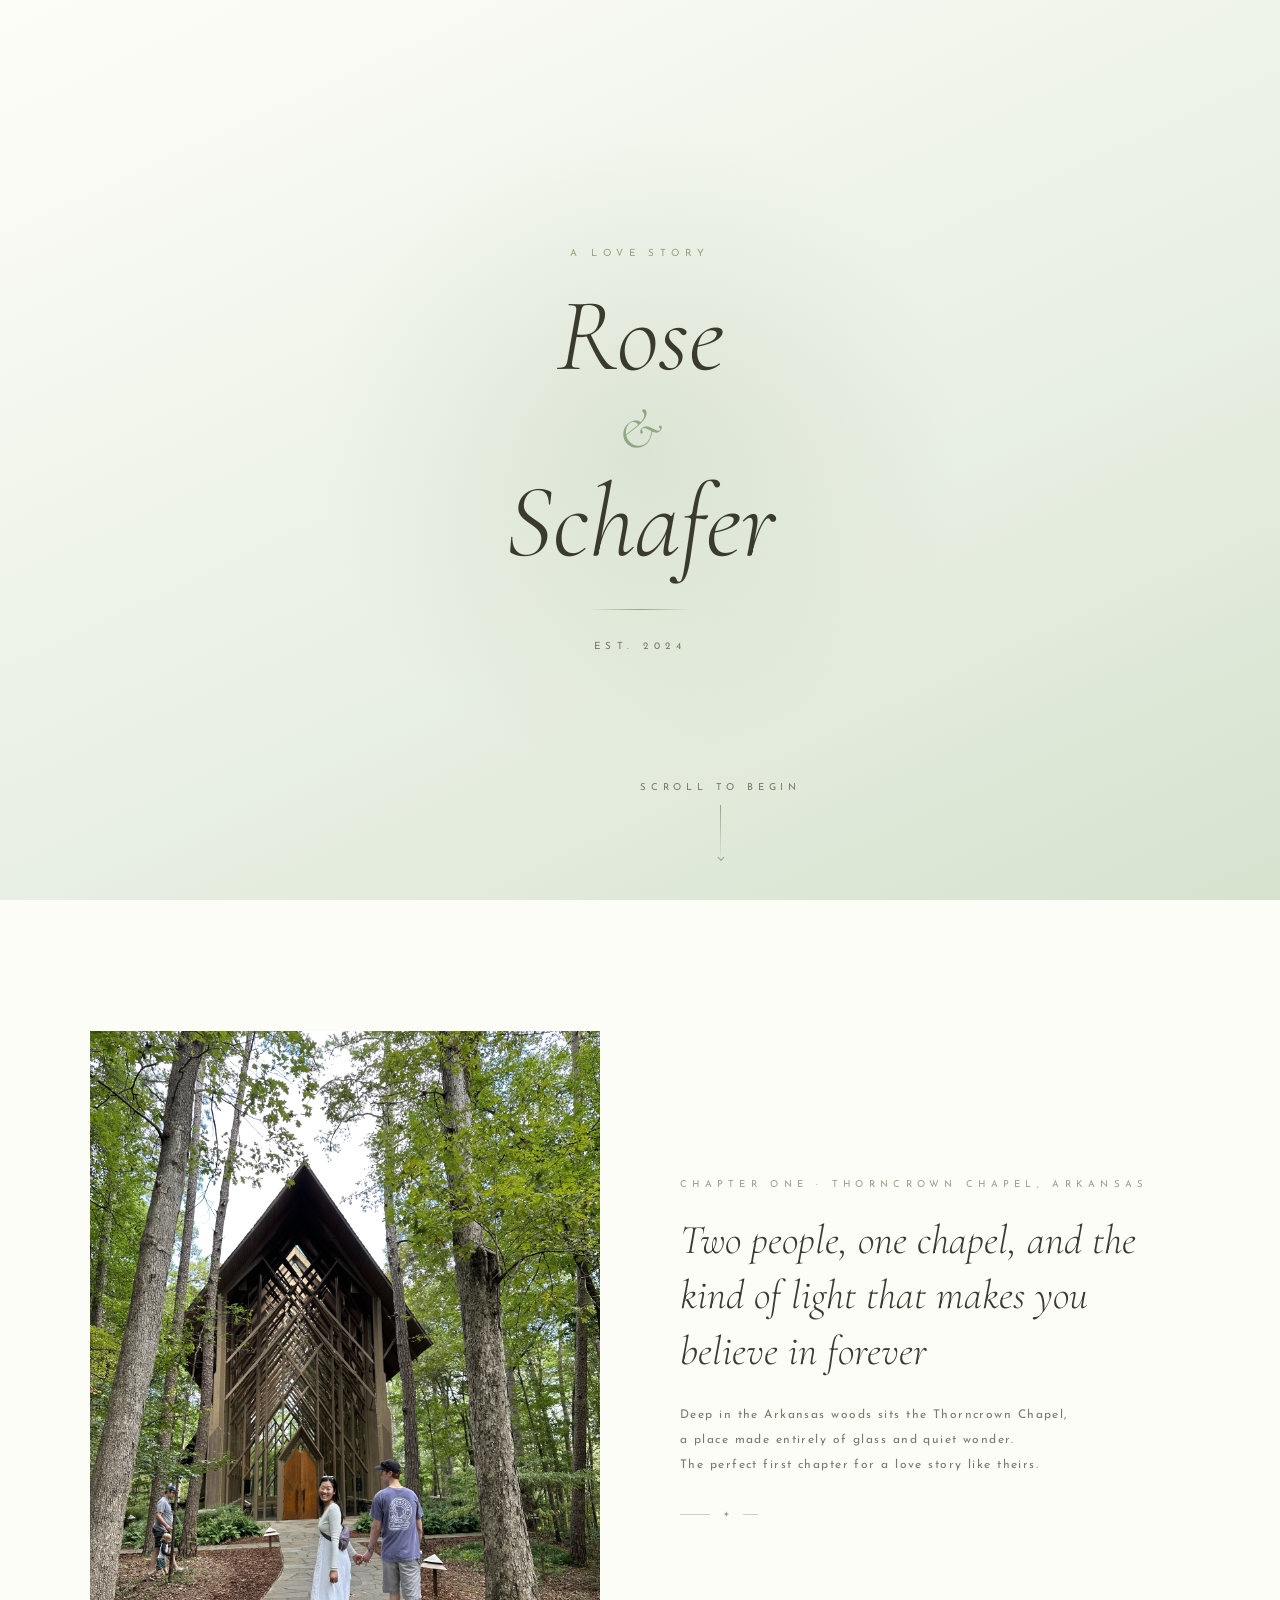
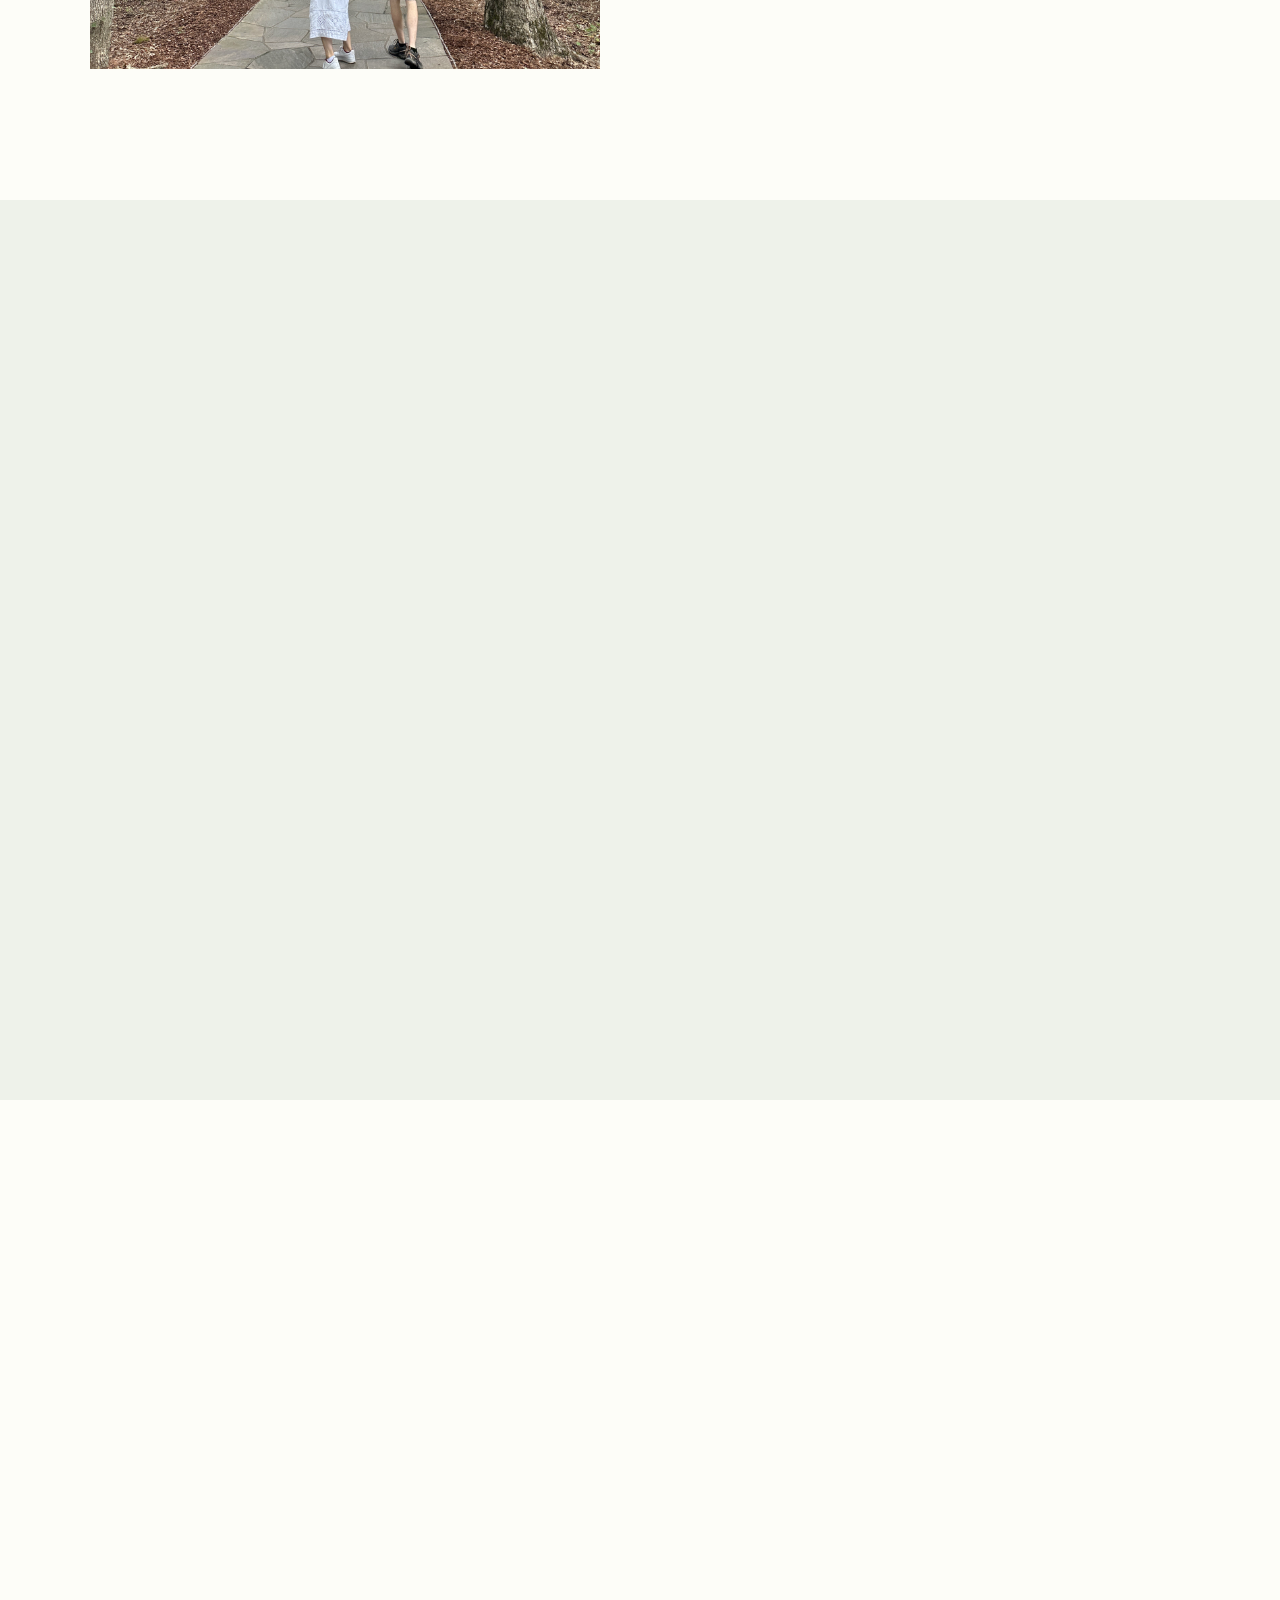
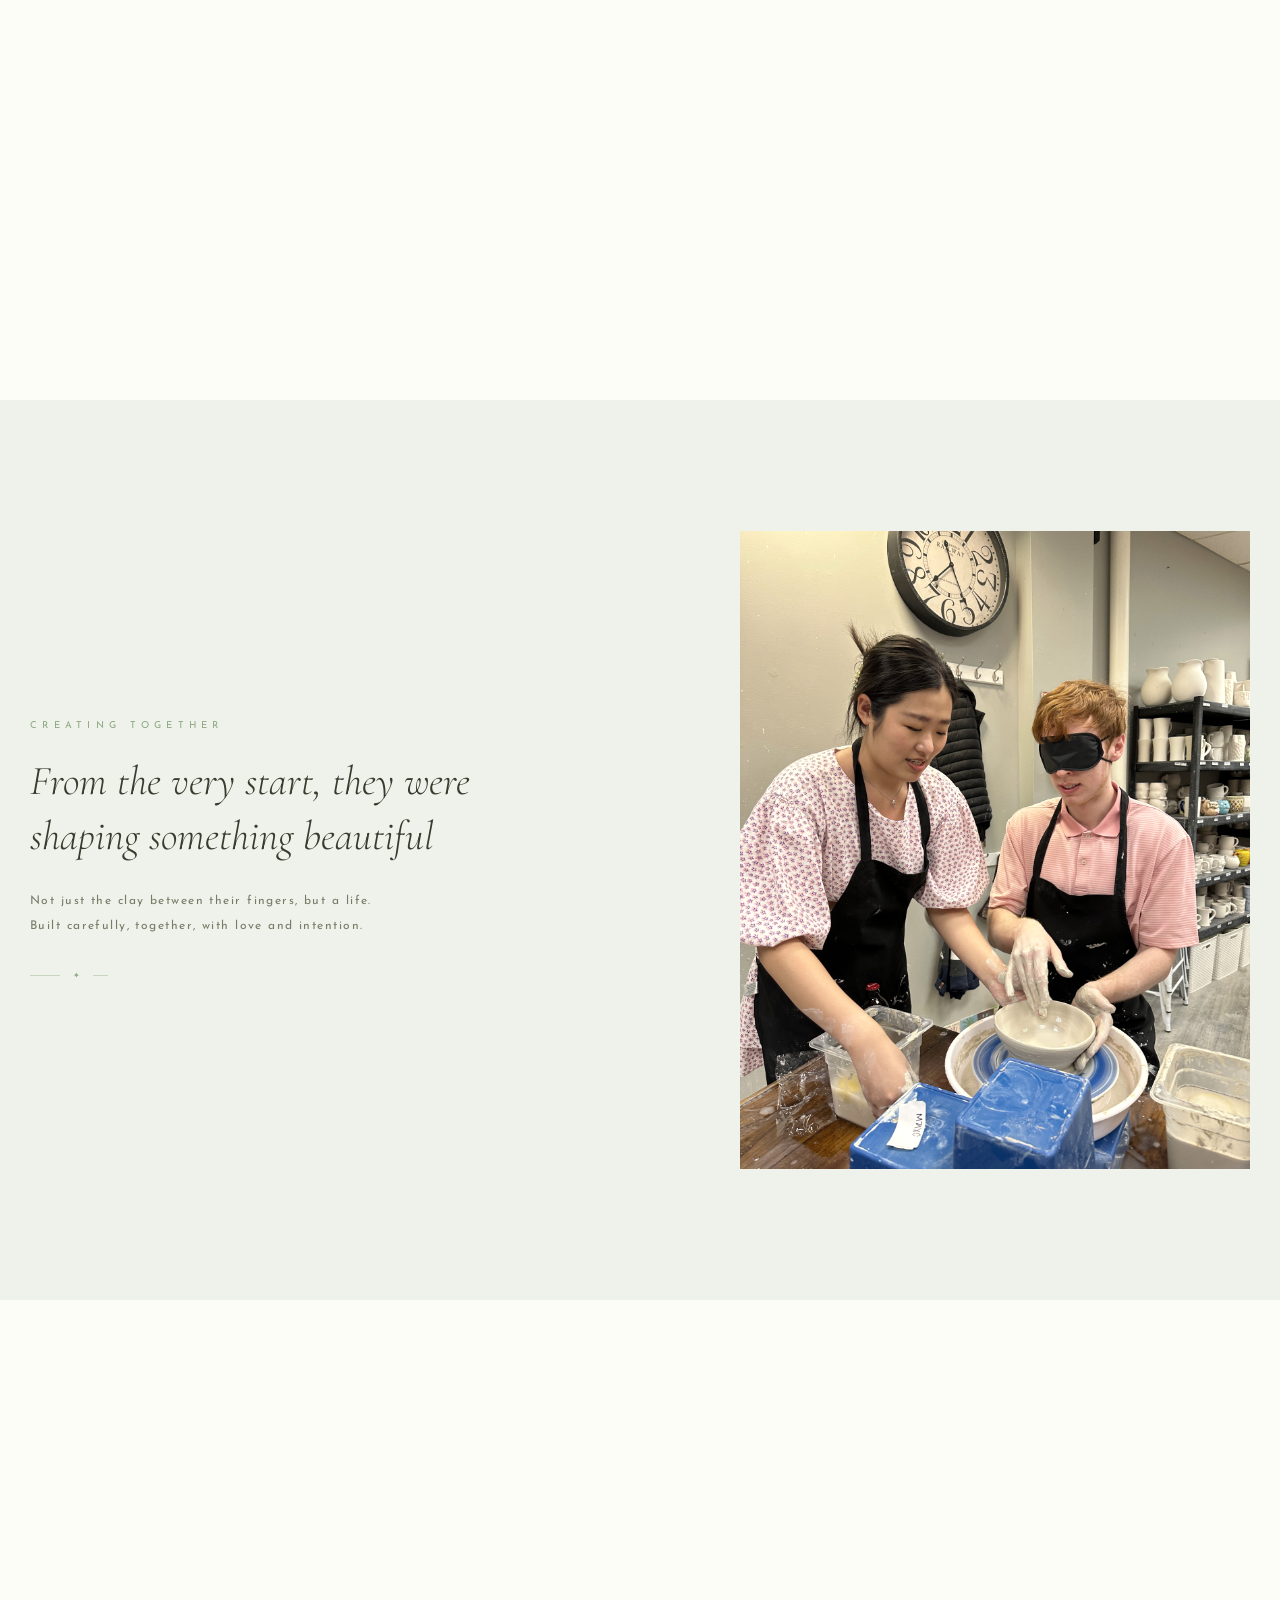
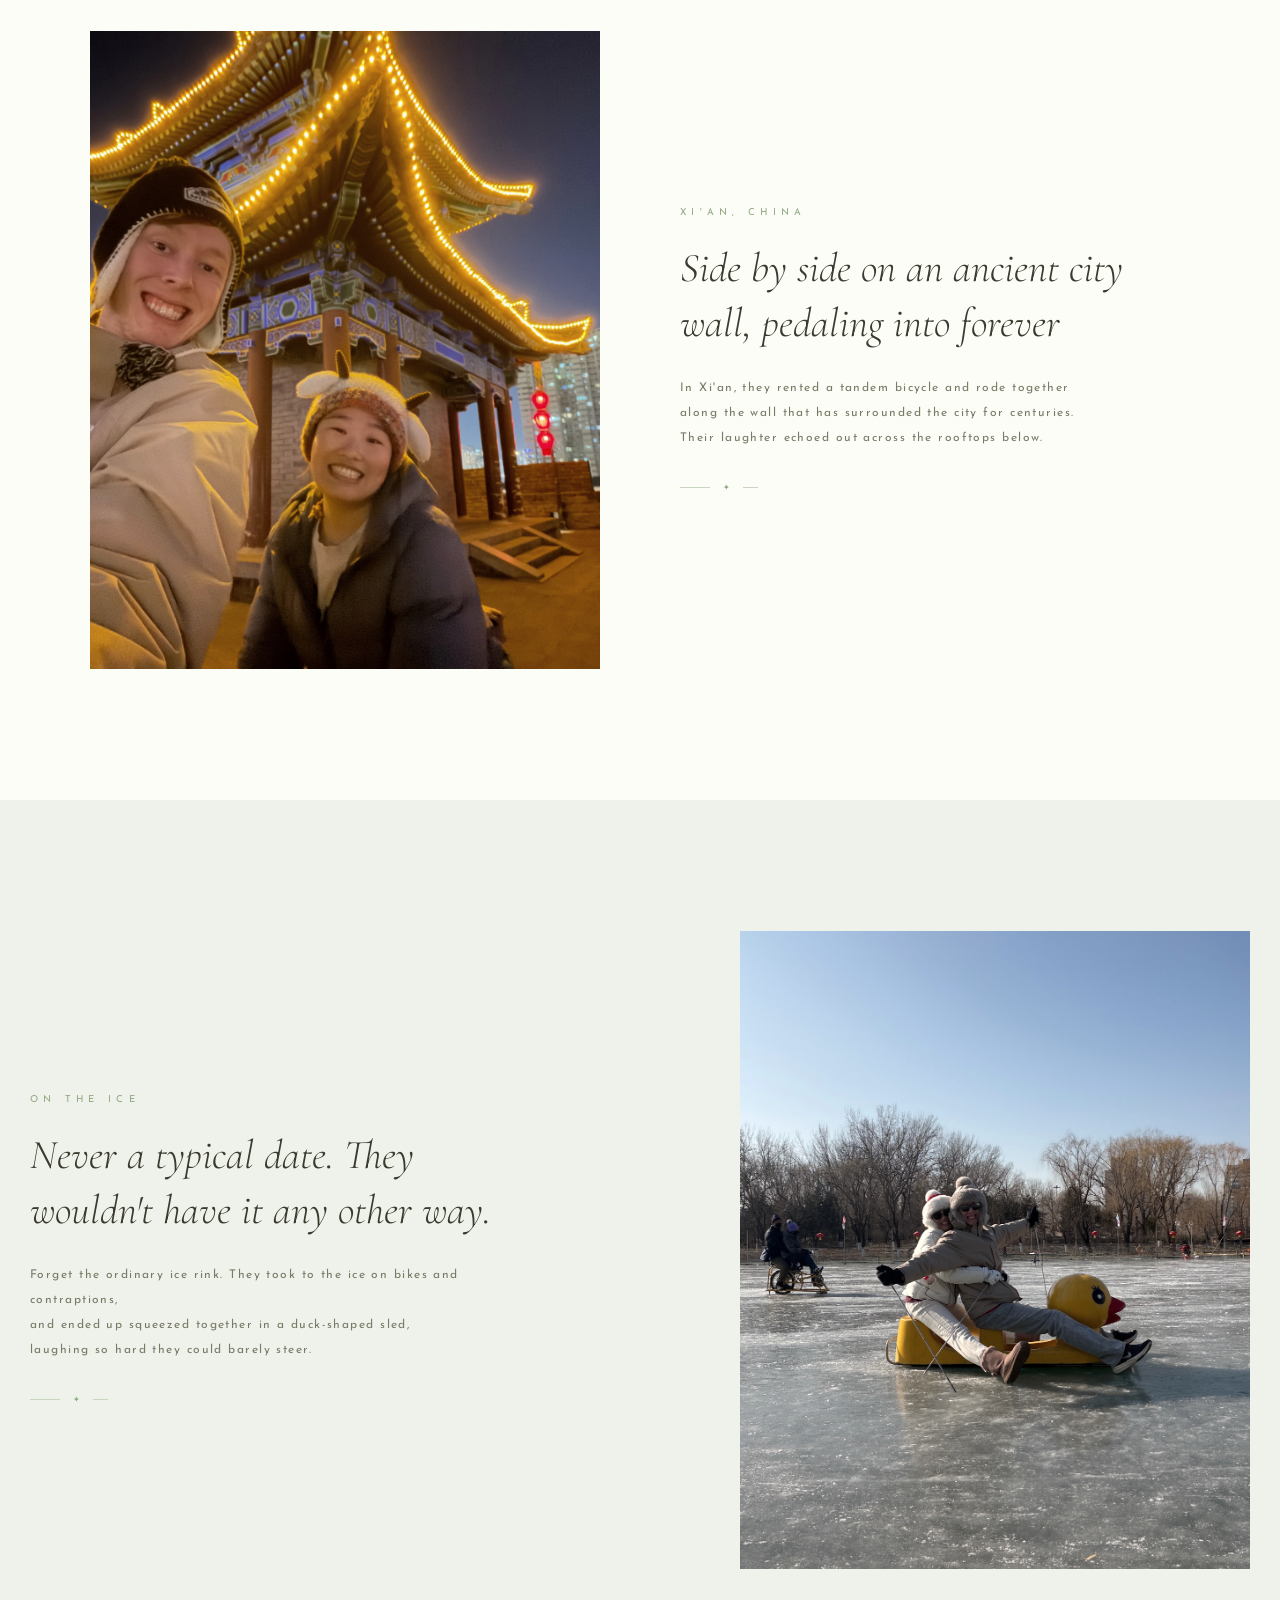
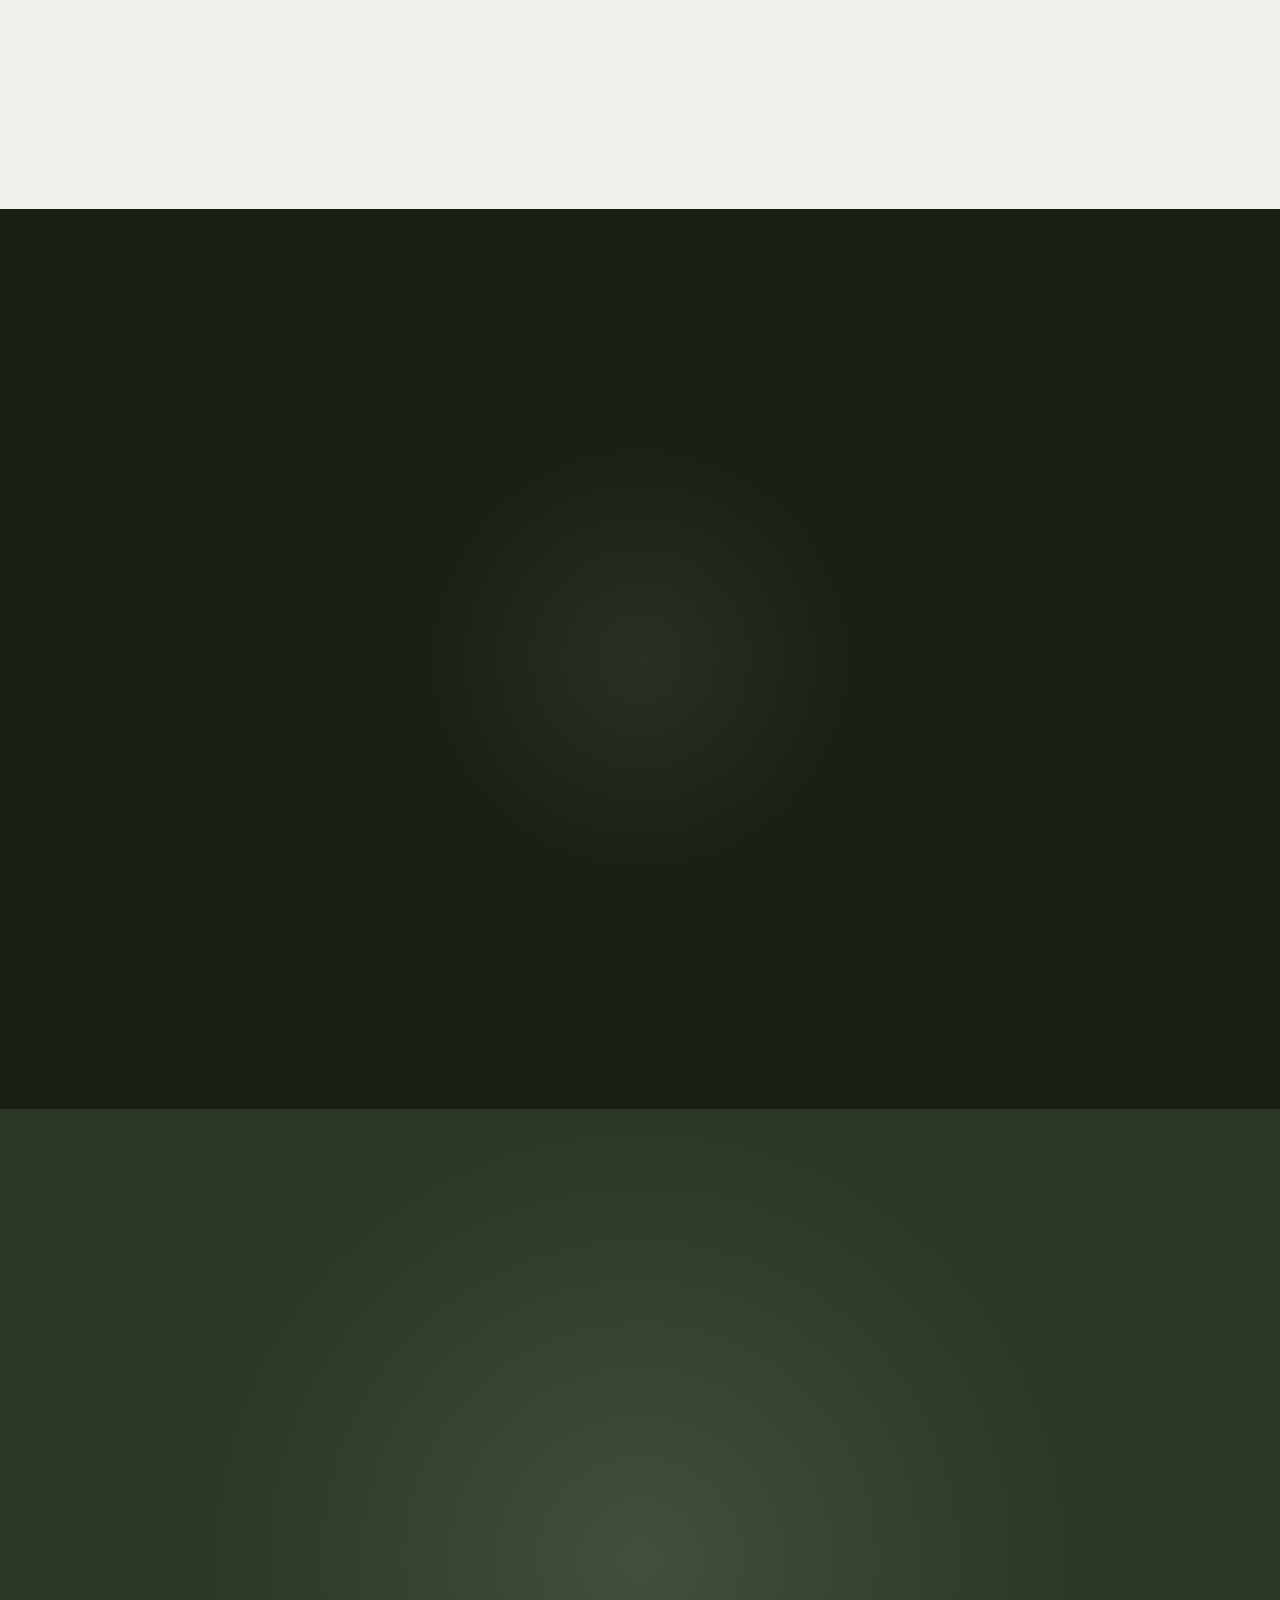
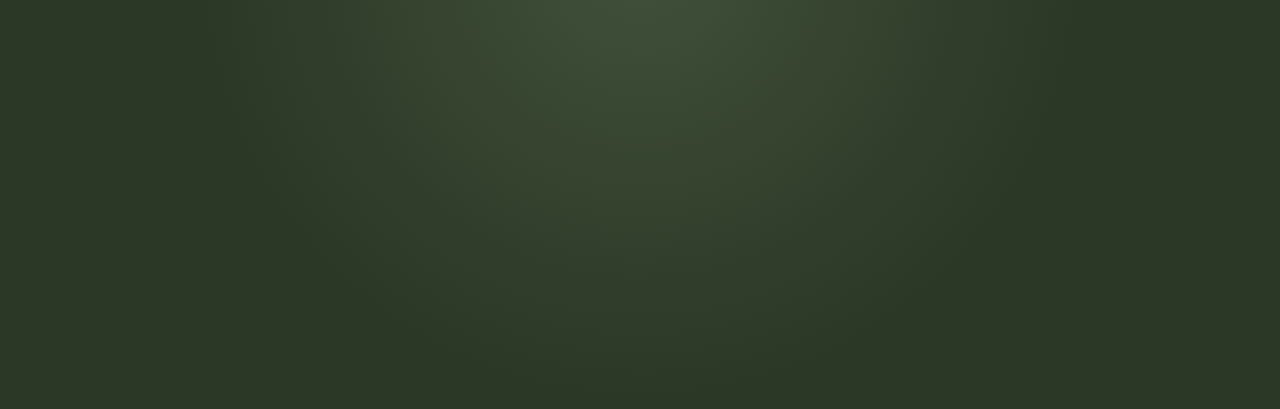
==== index.html @ a047ba0f "Update index.html" ====
<!DOCTYPE html>
<html lang="en">
<head>
  <meta charset="UTF-8">
  <meta name="viewport" content="width=device-width, initial-scale=1.0">
  <!--
  ╔══════════════════════════════════════════════════════════════╗
  ║              SAVE THE DATE · 09.05.2026                     ║
  ╚══════════════════════════════════════════════════════════════╝
  -->
  <title>S &amp; R · Save the Date · 09.05.2026</title>

  <!-- Social sharing preview -->
  <meta name="description" content="Rose & Schafer are getting married. Save the date: September 5, 2026.">
  <meta property="og:title" content="Save the Date · Rose & Schafer">
  <meta property="og:description" content="September 5, 2026. A love story, told in photos.">
  <meta property="og:type" content="website">
  <meta property="og:image" content="images/proposal4.JPG">
  <meta name="twitter:card" content="summary_large_image">
  <meta name="twitter:title" content="Save the Date · Rose & Schafer">
  <meta name="twitter:description" content="September 5, 2026. A love story, told in photos.">
  <meta name="twitter:image" content="images/proposal4.JPG">

  <!-- Tab favicon: pale olive rounded square with italic S&R -->
  <link rel="icon" href="data:image/svg+xml,<svg xmlns='http://www.w3.org/2000/svg' viewBox='0 0 100 100'><rect width='100' height='100' rx='18' fill='%238fa882'/><text x='50' y='62' font-family='Georgia%2C serif' font-size='34' font-style='italic' font-weight='400' text-anchor='middle' dominant-baseline='middle' fill='%23fdfdf8' letter-spacing='-1'>S%26R</text></svg>">
  <!-- Fallback for iOS home screen -->
  <link rel="apple-touch-icon" href="data:image/svg+xml,<svg xmlns='http://www.w3.org/2000/svg' viewBox='0 0 100 100'><rect width='100' height='100' rx='18' fill='%238fa882'/><text x='50' y='62' font-family='Georgia%2C serif' font-size='34' font-style='italic' font-weight='400' text-anchor='middle' dominant-baseline='middle' fill='%23fdfdf8' letter-spacing='-1'>S%26R</text></svg>">
  <link rel="preconnect" href="https://fonts.googleapis.com">
  <link rel="preconnect" href="https://fonts.gstatic.com" crossorigin>
  <link href="https://fonts.googleapis.com/css2?family=Cormorant+Garamond:ital,wght@0,300;0,400;0,600;1,300;1,400;1,600&family=Josefin+Sans:wght@100;300;400&display=swap" rel="stylesheet">

  <style>
    *, *::before, *::after { margin: 0; padding: 0; box-sizing: border-box; }

    :root {
      --white:       #fdfdf8;
      --olive:       #8fa882;
      --olive-light: #c8d6be;
      --olive-dark:  #4e6645;
      --olive-pale:  #eef2ea;
      --olive-deep:  #2b3826;
      --gold:        #c4b99a;
      --text:        #3a3a2e;
      --text-light:  #7a7a68;
    }

    html { scroll-behavior: smooth; }

    body {
      background: var(--white);
      color: var(--text);
      font-family: 'Josefin Sans', sans-serif;
      overflow-x: hidden;
    }

    /* ─── FLOATING PETALS ──────────────────────────────────────── */
    #petals {
      position: fixed;
      inset: 0;
      pointer-events: none;
      z-index: 999;
      overflow: hidden;
    }

    .petal {
      position: absolute;
      top: -20px;
      border-radius: 50% 0;
      opacity: 0;
      animation: petalFall linear infinite;
    }

    @keyframes petalFall {
      0%   { transform: translateY(-30px) rotate(0deg) scale(1);   opacity: 0.75; }
      80%  { opacity: 0.4; }
      100% { transform: translateY(110vh)  rotate(540deg) scale(0.6); opacity: 0; }
    }

    /* ─── HERO ─────────────────────────────────────────────────── */
    .hero {
      height: 100vh;
      display: flex;
      flex-direction: column;
      align-items: center;
      justify-content: center;
      background: linear-gradient(155deg, var(--white) 0%, #e8efe3 60%, #d6e2ce 100%);
      position: relative;
      overflow: hidden;
    }

    .hero-glow {
      position: absolute;
      width: 700px;
      height: 700px;
      background: radial-gradient(circle, rgba(143,168,130,0.18) 0%, transparent 65%);
      border-radius: 50%;
      top: 50%;
      left: 50%;
      transform: translate(-50%, -50%);
      animation: breathe 6s ease-in-out infinite;
    }

    @keyframes breathe {
      0%, 100% { transform: translate(-50%, -50%) scale(1);    opacity: 0.8; }
      50%       { transform: translate(-50%, -50%) scale(1.08); opacity: 1;   }
    }

    .hero-content {
      position: relative;
      z-index: 2;
      text-align: center;
    }

    .hero-eyebrow {
      font-size: 0.62rem;
      letter-spacing: 0.55em;
      text-transform: uppercase;
      color: var(--olive);
      opacity: 0;
      animation: fadeUp 1s ease 0.3s forwards;
      margin-bottom: 1.5rem;
    }

    .hero-names {
      font-family: 'Cormorant Garamond', serif;
      font-size: clamp(3.2rem, 9vw, 6.5rem);
      font-weight: 300;
      font-style: italic;
      color: var(--text);
      line-height: 1.05;
      opacity: 0;
      animation: fadeUp 1.3s ease 0.6s forwards;
    }

    .hero-amp {
      display: block;
      font-size: 0.55em;
      color: var(--olive);
      margin: 0.15em 0;
    }

    .hero-divider {
      width: 0;
      height: 1px;
      background: linear-gradient(to right, transparent, var(--olive), transparent);
      margin: 2rem auto;
      animation: expandLine 1.2s ease 1.3s forwards;
    }

    .hero-year {
      font-size: 0.62rem;
      letter-spacing: 0.55em;
      text-transform: uppercase;
      color: var(--text-light);
      opacity: 0;
      animation: fadeUp 1s ease 1.6s forwards;
    }

    /* Scroll hint */
    .scroll-hint {
      position: absolute;
      bottom: 2.5rem;
      left: 50%;
      transform: translateX(-50%);
      display: flex;
      flex-direction: column;
      align-items: center;
      gap: 0.8rem;
      opacity: 0;
      animation: fadeUp 1s ease 2.2s forwards;
      z-index: 2;
    }

    .scroll-hint-text {
      font-size: 0.6rem;
      letter-spacing: 0.5em;
      text-transform: uppercase;
      color: var(--text-light);
    }

    .scroll-line {
      width: 1px;
      height: 55px;
      background: linear-gradient(to bottom, var(--olive) 0%, transparent 100%);
      position: relative;
      animation: lineDown 1.8s ease-in-out 2.5s infinite;
    }

    .scroll-line::after {
      content: '';
      position: absolute;
      bottom: 0;
      left: 50%;
      transform: translateX(-50%) rotate(45deg);
      width: 5px;
      height: 5px;
      border-right: 1px solid var(--olive);
      border-bottom: 1px solid var(--olive);
    }

    @keyframes lineDown {
      0%   { transform: scaleY(0);   transform-origin: top;    opacity: 1; }
      50%  { transform: scaleY(1);   transform-origin: top;    opacity: 1; }
      51%  { transform: scaleY(1);   transform-origin: bottom; }
      100% { transform: scaleY(0);   transform-origin: bottom; opacity: 0.3; }
    }

    /* ─── STORY SECTIONS ──────────────────────────────────────── */
    .story-section {
      min-height: 100vh;
      display: flex;
      align-items: center;
      padding: 6rem 2rem;
      position: relative;
    }

    .story-section.bg-white { background: var(--white); }
    .story-section.bg-pale  { background: var(--olive-pale); }

    .story-inner {
      max-width: 1100px;
      margin: 0 auto;
      width: 100%;
      display: grid;
      grid-template-columns: 1fr 1fr;
      gap: 5rem;
      align-items: center;
    }

    .story-section.reverse .story-inner {
      direction: rtl;
    }
    .story-section.reverse .story-inner > * {
      direction: ltr;
    }

    /* Photo frame animations */
    .photo-frame {
      position: relative;
      overflow: hidden;
      opacity: 0;
      transform: translateX(-60px);
      will-change: transform, opacity;
      transition: opacity 1.4s cubic-bezier(0.25, 1, 0.5, 1),
                  transform 1.4s cubic-bezier(0.25, 1, 0.5, 1);
    }

    .story-section.reverse .photo-frame {
      transform: translateX(60px);
    }

    .photo-frame.in-view {
      opacity: 1;
      transform: translateX(0);
    }

    /* Decorative border that slides */
    .photo-frame::before {
      content: '';
      position: absolute;
      top: -14px; left: -14px;
      right: 14px; bottom: 14px;
      border: 1.5px solid var(--olive-light);
      z-index: 0;
      transition: all 1.8s cubic-bezier(0.25, 1, 0.5, 1) 0.25s;
      opacity: 0;
    }

    .photo-frame.in-view::before {
      top: 14px; left: 14px;
      right: -14px; bottom: -14px;
      opacity: 1;
    }

    .photo-frame img {
      width: 100%;
      aspect-ratio: 4 / 5;
      /* max-height prevents images from becoming too tall on any device */
      max-height: 650px;
      height: auto;
      object-fit: cover;
      object-position: center;
      display: block;
      position: relative;
      z-index: 1;
      filter: saturate(0.85) brightness(1.02);
      transition: filter 0.7s ease, transform 0.7s ease;
    }

    /* Hover effect only on devices that support it (no tap flash on mobile) */
    @media (hover: hover) {
      .photo-frame:hover img {
        filter: saturate(1.1) brightness(1.05);
        transform: scale(1.02);
      }
    }

    /* Story text animations */
    .story-text {
      opacity: 0;
      transform: translateX(60px);
      will-change: transform, opacity;
      transition: opacity 1.4s cubic-bezier(0.25, 1, 0.5, 1) 0.25s,
                  transform 1.4s cubic-bezier(0.25, 1, 0.5, 1) 0.25s;
    }

    .story-section.reverse .story-text {
      transform: translateX(-60px);
    }

    .story-text.in-view {
      opacity: 1;
      transform: translateX(0);
    }

    .chapter-label {
      font-size: 0.6rem;
      letter-spacing: 0.55em;
      text-transform: uppercase;
      color: var(--olive);
      margin-bottom: 1.5rem;
    }

    .story-message {
      font-family: 'Cormorant Garamond', serif;
      font-size: clamp(1.9rem, 3.2vw, 3rem);
      font-weight: 300;
      font-style: italic;
      line-height: 1.35;
      color: var(--text);
      margin-bottom: 1.5rem;
    }

    .story-detail {
      font-size: 0.75rem;
      letter-spacing: 0.12em;
      color: var(--text-light);
      line-height: 2.1;
    }

    .story-ornament {
      display: flex;
      align-items: center;
      gap: 0.8rem;
      margin-top: 2rem;
    }

    .story-ornament::before,
    .story-ornament::after {
      content: '';
      height: 1px;
      background: var(--olive-light);
    }

    .story-ornament::before { width: 30px; }
    .story-ornament::after  { width: 15px; }

    .story-ornament span {
      color: var(--olive);
      font-size: 0.5rem;
    }

    /* ─── PROPOSAL GRID ───────────────────────────────────────── */
    .proposal-section {
      padding: 6rem 2rem;
      background: var(--olive-pale);
      text-align: center;
    }

    .proposal-inner {
      max-width: 1000px;
      margin: 0 auto;
    }

    .section-eyebrow {
      font-size: 0.6rem;
      letter-spacing: 0.55em;
      text-transform: uppercase;
      color: var(--olive);
      margin-bottom: 4rem;
      opacity: 0;
      transform: translateY(15px);
      transition: all 0.9s ease;
    }

    .section-eyebrow.in-view {
      opacity: 1;
      transform: translateY(0);
    }

    .proposal-grid {
      display: grid;
      grid-template-columns: 1fr 1fr;
      gap: 1.2rem;
      margin-bottom: 3rem;
    }

    .proposal-item {
      overflow: hidden;
      opacity: 0;
      transform: translateY(45px) scale(0.97);
      will-change: transform, opacity;
      transition: opacity 1.1s cubic-bezier(0.25, 1, 0.5, 1),
                  transform 1.1s cubic-bezier(0.25, 1, 0.5, 1);
    }

    .proposal-item:nth-child(1) { transition-delay: 0s; }
    .proposal-item:nth-child(2) { transition-delay: 0.16s; }
    .proposal-item:nth-child(3) { transition-delay: 0.3s; }
    .proposal-item:nth-child(4) { transition-delay: 0.44s; }

    .proposal-item.in-view {
      opacity: 1;
      transform: translateY(0) scale(1);
    }

    .proposal-item img {
      width: 100%;
      aspect-ratio: 4 / 5;
      max-height: 550px;
      height: auto;
      object-fit: cover;
      object-position: center;
      display: block;
      transition: transform 0.7s ease;
    }

    @media (hover: hover) {
      .proposal-item:hover img {
        transform: scale(1.04);
      }
    }

    .proposal-caption {
      font-family: 'Cormorant Garamond', serif;
      font-size: clamp(2.5rem, 5vw, 4.5rem);
      font-weight: 300;
      font-style: italic;
      color: var(--text);
      opacity: 0;
      transform: translateY(20px);
      transition: opacity 1.2s ease 0.5s, transform 1.2s ease 0.5s;
    }

    .proposal-caption.in-view {
      opacity: 1;
      transform: translateY(0);
    }

    /* ─── VIDEO SECTION ──────────────────────────────────────── */
    .video-section {
      min-height: 100vh;
      background: #1a1f16;
      display: flex;
      flex-direction: column;
      align-items: center;
      justify-content: center;
      position: relative;
      overflow: hidden;
      cursor: pointer;
      -webkit-tap-highlight-color: transparent;
    }

    .video-section-glow {
      position: absolute;
      width: 500px;
      height: 500px;
      background: radial-gradient(circle, rgba(143,168,130,0.12) 0%, transparent 65%);
      border-radius: 50%;
      top: 50%;
      left: 50%;
      transform: translate(-50%, -50%);
      pointer-events: none;
    }

    .video-prompt {
      position: relative;
      z-index: 5;
      text-align: center;
      opacity: 0;
      transform: translateY(30px);
      transition: opacity 1.2s ease, transform 1.2s ease;
    }

    .video-prompt.in-view {
      opacity: 1;
      transform: translateY(0);
    }

    .video-prompt-label {
      font-size: 0.6rem;
      letter-spacing: 0.6em;
      text-transform: uppercase;
      color: var(--olive-light);
      margin-bottom: 2.5rem;
    }

    .video-play-btn {
      width: 100px;
      height: 100px;
      border-radius: 50%;
      border: 2px solid var(--olive-light);
      background: rgba(143,168,130,0.1);
      display: flex;
      align-items: center;
      justify-content: center;
      margin: 0 auto 2.5rem;
      transition: background 0.4s ease, transform 0.4s ease, border-color 0.4s ease;
      cursor: pointer;
    }

    .video-play-btn:hover,
    .video-play-btn:active {
      background: rgba(143,168,130,0.25);
      transform: scale(1.08);
      border-color: var(--olive);
    }

    /* Play triangle */
    .video-play-btn::after {
      content: '';
      display: block;
      width: 0;
      height: 0;
      border-style: solid;
      border-width: 16px 0 16px 28px;
      border-color: transparent transparent transparent var(--olive-light);
      margin-left: 5px;
      transition: border-color 0.4s ease;
    }

    .video-play-btn:hover::after {
      border-color: transparent transparent transparent var(--white);
    }

    .video-prompt-hint {
      font-family: 'Cormorant Garamond', serif;
      font-size: clamp(1.3rem, 3vw, 2rem);
      font-weight: 300;
      font-style: italic;
      color: rgba(253,253,248,0.5);
    }

    /* The actual video element, hidden until playing inline (fullscreen handled by API) */
    .video-player {
      display: none;
      position: fixed;
      inset: 0;
      z-index: 10000;
      background: #000;
    }

    .video-player.active {
      display: flex;
      align-items: center;
      justify-content: center;
    }

    .video-player video {
      width: 100%;
      height: 100%;
      object-fit: contain;
      background: #000;
    }

    /* Close/skip button on the video overlay */
    .video-close-btn {
      position: absolute;
      top: 1.2rem;
      right: 1.2rem;
      z-index: 10001;
      background: rgba(0,0,0,0.5);
      border: 1px solid rgba(255,255,255,0.25);
      border-radius: 50%;
      width: 40px;
      height: 40px;
      color: rgba(255,255,255,0.7);
      font-size: 1.1rem;
      cursor: pointer;
      display: flex;
      align-items: center;
      justify-content: center;
      transition: background 0.3s ease;
      -webkit-tap-highlight-color: transparent;
    }

    .video-close-btn:hover {
      background: rgba(0,0,0,0.8);
      color: #fff;
    }

    /* ─── FINALE ──────────────────────────────────────────────── */
    .finale-section {
      min-height: 100vh;
      background: var(--olive-deep);
      display: flex;
      align-items: center;
      justify-content: center;
      position: relative;
      overflow: hidden;
    }

    .finale-glow {
      position: absolute;
      width: 900px;
      height: 900px;
      background: radial-gradient(circle, rgba(143,168,130,0.22) 0%, rgba(143,168,130,0.05) 50%, transparent 70%);
      border-radius: 50%;
      top: 50%;
      left: 50%;
      transform: translate(-50%, -50%);
      animation: breathe 5s ease-in-out infinite;
    }

    #particles-canvas {
      position: absolute;
      inset: 0;
      z-index: 3;
    }

    .finale-content {
      position: relative;
      z-index: 10;
      text-align: center;
      padding: 2rem;
    }

    .finale-eyebrow {
      font-size: 0.6rem;
      letter-spacing: 0.7em;
      text-transform: uppercase;
      color: var(--olive-light);
      opacity: 0;
      transform: translateY(20px);
      transition: opacity 1.1s ease, transform 1.1s ease;
      margin-bottom: 2rem;
    }

    .finale-eyebrow.in-view { opacity: 1; transform: translateY(0); }

    .finale-main {
      font-family: 'Cormorant Garamond', serif;
      font-size: clamp(3rem, 9vw, 8rem);
      font-weight: 300;
      font-style: italic;
      color: var(--white);
      line-height: 1.0;
      opacity: 0;
      transform: translateY(50px) scale(0.93);
      transition: opacity 1.6s cubic-bezier(0.16,1,0.3,1) 0.4s,
                  transform 1.6s cubic-bezier(0.16,1,0.3,1) 0.4s;
      text-shadow: 0 0 80px rgba(143,168,130,0.3);
    }

    .finale-main.in-view {
      opacity: 1;
      transform: translateY(0) scale(1);
    }

    .finale-date {
      font-family: 'Josefin Sans', sans-serif;
      font-size: clamp(1.6rem, 5vw, 4.5rem);
      font-weight: 100;
      letter-spacing: 0.35em;
      color: var(--olive-light);
      margin-top: 1.2rem;
      opacity: 0;
      transform: translateY(25px);
      transition: opacity 1.4s ease 1s, transform 1.4s ease 1s;
    }

    .finale-date.in-view { opacity: 1; transform: translateY(0); }

    .finale-rule {
      width: 0;
      height: 1px;
      background: linear-gradient(to right, transparent, var(--olive), transparent);
      margin: 2.5rem auto;
      transition: width 1.8s ease 1.6s;
    }

    .finale-rule.in-view { width: 180px; }

    .finale-names {
      font-family: 'Cormorant Garamond', serif;
      font-size: clamp(1.3rem, 3vw, 2.5rem);
      font-weight: 300;
      font-style: italic;
      color: rgba(253,253,248,0.65);
      opacity: 0;
      transform: translateY(15px);
      transition: opacity 1.1s ease 2.1s, transform 1.1s ease 2.1s;
    }

    .finale-names.in-view { opacity: 1; transform: translateY(0); }

    .finale-footer {
      margin-top: 3rem;
      font-size: 0.58rem;
      letter-spacing: 0.5em;
      text-transform: uppercase;
      color: rgba(143,168,130,0.45);
      opacity: 0;
      transform: translateY(10px);
      transition: opacity 1s ease 2.7s, transform 1s ease 2.7s;
    }

    .finale-footer.in-view { opacity: 1; transform: translateY(0); }

    /* ─── KEYFRAMES ───────────────────────────────────────────── */
    @keyframes fadeUp {
      from { opacity: 0; transform: translateY(30px); }
      to   { opacity: 1; transform: translateY(0); }
    }

    @keyframes expandLine {
      from { width: 0;   opacity: 0; }
      to   { width: 100px; opacity: 1; }
    }

    /* ─── RESPONSIVE ──────────────────────────────────────────── */

    /* Tablets and small laptops */
    @media (max-width: 900px) {
      .story-inner { gap: 3rem; }
    }

    /* Phones */
    @media (max-width: 768px) {
      /* Stack photo + text vertically */
      .story-inner {
        grid-template-columns: 1fr;
        gap: 2rem;
      }

      /* Reset RTL reversal: photo always on top, text below */
      .story-section.reverse .story-inner { direction: ltr; }

      /* Swap horizontal slide to gentle vertical rise (no side overflow) */
      .photo-frame,
      .story-section.reverse .photo-frame {
        transform: translateY(40px);
      }
      .photo-frame.in-view { transform: translateY(0); }

      .story-text,
      .story-section.reverse .story-text {
        transform: translateY(30px);
      }
      .story-text.in-view { transform: translateY(0); }

      /* Hide the offset decorative border on narrow screens */
      .photo-frame::before { display: none; }

      /* Photos: slightly wider crop so they don't dominate the viewport */
      .photo-frame img {
        aspect-ratio: 4 / 3;
        max-height: 55vh;
        object-position: center;
      }

      /* Proposal grid: keep 2-up but with a capped height */
      .proposal-item img {
        aspect-ratio: 3 / 4;
        max-height: 45vh;
      }

      .story-message { font-size: clamp(1.6rem, 5.5vw, 2.4rem); }
      .story-section { min-height: auto; }
    }

    /* Small phones (iPhone SE, Galaxy S series, etc) */
    @media (max-width: 500px) {
      .story-section { padding: 3rem 1rem; }
      .proposal-section { padding: 3rem 1rem; }
      .hero-names { font-size: clamp(2.8rem, 11vw, 4rem); }

      .photo-frame img {
        aspect-ratio: 1 / 1;
        max-height: 50vh;
      }

      /* Single column proposals on very small screens */
      .proposal-grid { grid-template-columns: 1fr; }
      .proposal-item img {
        aspect-ratio: 4 / 3;
        max-height: 50vh;
      }

      .finale-main { font-size: clamp(2.5rem, 12vw, 5rem); }
      .finale-date { font-size: clamp(1.2rem, 6vw, 2rem); }
    }

    /* Very small phones (iPhone SE 1st gen, older Android) */
    @media (max-width: 375px) {
      .hero-names { font-size: clamp(2.2rem, 13vw, 3rem); }
      .story-message { font-size: clamp(1.3rem, 5vw, 1.8rem); }
      .photo-frame img { max-height: 45vh; }
    }
  </style>
</head>
<body>

  <!-- ── FLOATING PETALS ──────────────────────────────────────── -->
  <div id="petals"></div>

  <!-- ── HERO ────────────────────────────────────────────────── -->
  <section class="hero">
    <div class="hero-glow"></div>
    <div class="hero-content">
      <p class="hero-eyebrow">A Love Story</p>
      <h1 class="hero-names">
        Rose
        <span class="hero-amp">&amp;</span>
        Schafer
      </h1>
      <div class="hero-divider"></div>
      <p class="hero-year">Est. 2024</p>
    </div>
    <div class="scroll-hint">
      <span class="scroll-hint-text">Scroll to begin</span>
      <div class="scroll-line"></div>
    </div>
  </section>

  <!-- ── 1 : arkansas · Thorncrown Chapel ────────────────────── -->
  <section class="story-section bg-white">
    <div class="story-inner">
      <div class="photo-frame">
        <img src="images/arkansas.JPG" alt="Thorncrown Chapel, Arkansas" loading="lazy">
      </div>
      <div class="story-text">
        <p class="chapter-label">Chapter One · Thorncrown Chapel, Arkansas</p>
        <h2 class="story-message">Two people, one chapel, and the kind of light that makes you believe in forever</h2>
        <p class="story-detail">Deep in the Arkansas woods sits the Thorncrown Chapel,<br>a place made entirely of glass and quiet wonder.<br>The perfect first chapter for a love story like theirs.</p>
        <div class="story-ornament"><span>✦</span></div>
      </div>
    </div>
  </section>

  <!-- ── 2 : anniversary ──────────────────────────────────────── -->
  <section class="story-section bg-pale reverse">
    <div class="story-inner">
      <div class="photo-frame">
        <img src="images/anniversary.JPG" alt="One year anniversary" loading="lazy">
      </div>
      <div class="story-text">
        <p class="chapter-label">One Year</p>
        <h2 class="story-message">One year in, and you could already see it written all over their faces</h2>
        <p class="story-detail">Their first anniversary.<br>The first of what would become a lifetime of celebrating each other.</p>
        <div class="story-ornament"><span>✦</span></div>
      </div>
    </div>
  </section>

  <!-- ── 3 : halloween ────────────────────────────────────────── -->
  <section class="story-section bg-white">
    <div class="story-inner">
      <div class="photo-frame">
        <img src="images/halloween.JPG" alt="Halloween together" loading="lazy">
      </div>
      <div class="story-text">
        <p class="chapter-label">Every Season</p>
        <h2 class="story-message">They make every holiday feel like the best one yet</h2>
        <p class="story-detail">No matter the season, no matter the costume,<br>every celebration is a little brighter when you've found your person.</p>
        <div class="story-ornament"><span>✦</span></div>
      </div>
    </div>
  </section>

  <!-- ── 4 : pottery ──────────────────────────────────────────── -->
  <section class="story-section bg-pale reverse">
    <div class="story-inner">
      <div class="photo-frame">
        <img src="images/pottery.JPG" alt="Pottery together" loading="lazy">
      </div>
      <div class="story-text">
        <p class="chapter-label">Creating Together</p>
        <h2 class="story-message">From the very start, they were shaping something beautiful</h2>
        <p class="story-detail">Not just the clay between their fingers, but a life.<br>Built carefully, together, with love and intention.</p>
        <div class="story-ornament"><span>✦</span></div>
      </div>
    </div>
  </section>

  <!-- ── 5 : Rock Home Town, Hebei ────────────────────────────── -->
  <section class="story-section bg-white">
    <div class="story-inner">
      <div class="photo-frame">
        <img src="images/RockHomeTownHebei.jpeg" alt="Rock Home Town, Hebei" loading="lazy">
      </div>
      <div class="story-text">
        <p class="chapter-label">Rock Home Town, Hebei</p>
        <h2 class="story-message">She showed him her world, and he fell in love with that too</h2>
        <p class="story-detail">Standing beside the landmark in Rose's hometown of Hebei,<br>exploring the streets she grew up on alongside her parents and cousin.<br>Every corner revealed a little more of who she is.</p>
        <div class="story-ornament"><span>✦</span></div>
      </div>
    </div>
  </section>

  <!-- ── 6 : Great Wall ───────────────────────────────────────── -->
  <section class="story-section bg-pale reverse">
    <div class="story-inner">
      <div class="photo-frame">
        <img src="images/GreatWall.jpeg" alt="The Great Wall of China" loading="lazy">
      </div>
      <div class="story-text">
        <p class="chapter-label">The Great Wall of China</p>
        <h2 class="story-message">On top of the world, just the two of them</h2>
        <p class="story-detail">They hiked the Great Wall with Rose's parents,<br>but slipped away near the start to find a quiet stretch of their own.<br>Just them, the ancient stones, and a view that stretched to forever.</p>
        <div class="story-ornament"><span>✦</span></div>
      </div>
    </div>
  </section>

  <!-- ── 7 : Xi'an City Wall Ride ─────────────────────────────── -->
  <section class="story-section bg-white">
    <div class="story-inner">
      <div class="photo-frame">
        <img src="images/XianCityWallRide.jpeg" alt="Xi'an City Wall tandem bike" loading="lazy">
      </div>
      <div class="story-text">
        <p class="chapter-label">Xi'an, China</p>
        <h2 class="story-message">Side by side on an ancient city wall, pedaling into forever</h2>
        <p class="story-detail">In Xi'an, they rented a tandem bicycle and rode together<br>along the wall that has surrounded the city for centuries.<br>Their laughter echoed out across the rooftops below.</p>
        <div class="story-ornament"><span>✦</span></div>
      </div>
    </div>
  </section>

  <!-- ── 8 : Ice Skating ──────────────────────────────────────── -->
  <section class="story-section bg-pale reverse">
    <div class="story-inner">
      <div class="photo-frame">
        <img src="images/IceSkating.jpeg" alt="Duck sled on the ice" loading="lazy">
      </div>
      <div class="story-text">
        <p class="chapter-label">On the Ice</p>
        <h2 class="story-message">Never a typical date. They wouldn't have it any other way.</h2>
        <p class="story-detail">Forget the ordinary ice rink. They took to the ice on bikes and contraptions,<br>and ended up squeezed together in a duck-shaped sled,<br>laughing so hard they could barely steer.</p>
        <div class="story-ornament"><span>✦</span></div>
      </div>
    </div>
  </section>

  <!-- ── PROPOSAL SEQUENCE ────────────────────────────────────── -->
  <section class="proposal-section">
    <div class="proposal-inner">
      <p class="section-eyebrow">The Moment Everything Changed</p>
      <div class="proposal-grid">
        <div class="proposal-item">
          <img src="images/proposal1.JPG" alt="Proposal" loading="lazy">
        </div>
        <div class="proposal-item">
          <img src="images/proposal2.JPG" alt="Proposal" loading="lazy">
        </div>
        <div class="proposal-item">
          <img src="images/proposal3.JPG" alt="Proposal" loading="lazy">
        </div>
        <div class="proposal-item">
          <img src="images/proposal4.JPG" alt="Proposal" loading="lazy">
        </div>
      </div>
      <p class="proposal-caption">She said yes.</p>
    </div>
  </section>

  <!-- ── MARRIED PIC 1 ─────────────────────────────────────────── -->
  <section class="story-section bg-white">
    <div class="story-inner">
      <div class="photo-frame">
        <img src="images/marriagepic1.jpeg" alt="Together forever" loading="lazy">
      </div>
      <div class="story-text">
        <p class="chapter-label">Forever Begins</p>
        <h2 class="story-message">Two hearts, one beautiful life ahead</h2>
        <p class="story-detail">Every chapter, every adventure, every quiet moment<br>was leading them right here.</p>
        <div class="story-ornament"><span>✦</span></div>
      </div>
    </div>
  </section>

  <!-- ── MARRIED PIC 2 ─────────────────────────────────────────── -->
  <section class="story-section bg-pale reverse">
    <div class="story-inner">
      <div class="photo-frame">
        <img src="images/marriagepic2.jpg" alt="Together always" loading="lazy">
      </div>
      <div class="story-text">
        <p class="chapter-label">Together Always</p>
        <h2 class="story-message">And now, the greatest adventure yet</h2>
        <p class="story-detail">Their story is only getting started.<br>Ready for every moment, every season, every forever.</p>
        <div class="story-ornament"><span>✦</span></div>
      </div>
    </div>
  </section>

  <!-- ── VIDEO SECTION ────────────────────────────────────────── -->
  <section class="video-section" id="video-section">
    <div class="video-section-glow"></div>
    <div class="video-prompt" id="video-prompt">
      <p class="video-prompt-label">Before we tell you when</p>
      <div class="video-play-btn" id="video-play-btn"></div>
      <p class="video-prompt-hint">Tap to watch our story</p>
    </div>
  </section>

  <!-- Video overlay (plays over everything, works as fullscreen fallback) -->
  <div class="video-player" id="video-player">
    <video id="save-date-video"
           src="images/SaveTheDateVideo.mp4"
           playsinline
           webkit-playsinline
           preload="auto"
           poster="">
    </video>
    <button class="video-close-btn" id="video-close-btn" aria-label="Close video">✕</button>
  </div>

  <!-- ── SAVE THE DATE FINALE ──────────────────────────────────── -->
  <section class="finale-section" id="finale">
    <div class="finale-glow"></div>
    <canvas id="particles-canvas"></canvas>

    <div class="finale-content" id="finale-content">
      <p class="finale-eyebrow" id="f-eyebrow">You are cordially invited to celebrate</p>
      <h2 class="finale-main"  id="f-main">Save the Date</h2>
      <p class="finale-date"   id="f-date">09 · 05 · 2026</p>
      <div class="finale-rule" id="f-rule"></div>
      <p class="finale-names"  id="f-names">Rose &amp; Schafer</p>
      <p class="finale-footer" id="f-footer">Formal invitation to follow</p>
    </div>
  </section>

  <!-- ─────────────────────────────────────────────────────────── -->
  <script>
    // ── FLOATING PETALS ─────────────────────────────────────────
    const petalsEl = document.getElementById('petals');
    const petalColors = ['#c8d6be','#d4e0ca','#b8cca8','#e2ece0','#cad9c0'];

    for (let i = 0; i < 18; i++) {
      const p = document.createElement('div');
      p.className = 'petal';
      p.style.left    = (Math.random() * 100) + 'vw';
      p.style.width   = (7 + Math.random() * 10) + 'px';
      p.style.height  = p.style.width;
      p.style.background = petalColors[Math.floor(Math.random() * petalColors.length)];
      p.style.borderRadius = Math.random() > 0.4 ? '50% 0' : '60% 40%';
      p.style.animationDuration  = (9 + Math.random() * 13) + 's';
      p.style.animationDelay     = (Math.random() * 22) + 's';
      petalsEl.appendChild(p);
    }

    // ── SCROLL-TRIGGERED ANIMATIONS ─────────────────────────────
    const observer = new IntersectionObserver(
      entries => entries.forEach(e => {
        if (e.isIntersecting) e.target.classList.add('in-view');
      }),
      // Negative rootMargin starts the animation ~80px before the element
      // fully enters the viewport — feels like it's welcoming you in
      { threshold: 0.08, rootMargin: '0px 0px -80px 0px' }
    );

    document.querySelectorAll(
      '.photo-frame, .story-text, .proposal-item, .proposal-caption, .section-eyebrow'
    ).forEach(el => observer.observe(el));

    // ── VIDEO PROMPT OBSERVER ──────────────────────────────────
    const videoPrompt = document.getElementById('video-prompt');
    const videoObserver = new IntersectionObserver(entries => {
      entries.forEach(e => {
        if (e.isIntersecting) videoPrompt.classList.add('in-view');
      });
    }, { threshold: 0.3 });
    videoObserver.observe(document.getElementById('video-section'));

    // ── VIDEO PLAYBACK ────────────────────────────────────────
    const videoPlayer   = document.getElementById('video-player');
    const videoEl       = document.getElementById('save-date-video');
    const playBtn       = document.getElementById('video-play-btn');
    const videoSection  = document.getElementById('video-section');
    const closeBtn      = document.getElementById('video-close-btn');

    function tryFullscreen(el) {
      // iOS Safari: only webkitEnterFullscreen on <video> works
      if (videoEl.webkitEnterFullscreen) {
        try { videoEl.webkitEnterFullscreen(); return; } catch(e) {}
      }
      // Standard Fullscreen API (Chrome, Firefox, Edge, Android)
      const target = el || videoPlayer;
      if (target.requestFullscreen) {
        target.requestFullscreen().catch(() => {});
      } else if (target.webkitRequestFullscreen) {
        target.webkitRequestFullscreen();
      } else if (target.msRequestFullscreen) {
        target.msRequestFullscreen();
      }
    }

    function exitFullscreen() {
      if (document.fullscreenElement) {
        document.exitFullscreen().catch(() => {});
      } else if (document.webkitFullscreenElement) {
        document.webkitExitFullscreen();
      }
    }

    function openVideo() {
      videoPlayer.classList.add('active');
      document.body.style.overflow = 'hidden';
      videoEl.currentTime = 0;
      videoEl.play().then(() => {
        tryFullscreen(videoPlayer);
      }).catch(() => {
        // If autoplay blocked, show the overlay so user can tap video directly
        videoEl.controls = true;
      });
    }

    function closeVideo() {
      videoEl.pause();
      exitFullscreen();
      videoPlayer.classList.remove('active');
      document.body.style.overflow = '';
      videoEl.controls = false;
      // Scroll to finale and trigger its animations
      triggerFinale();
    }

    // Play on tap (the whole section is tappable, or just the button)
    playBtn.addEventListener('click', function(e) {
      e.stopPropagation();
      openVideo();
    });
    videoSection.addEventListener('click', openVideo);

    // Close button (skip)
    closeBtn.addEventListener('click', function(e) {
      e.stopPropagation();
      closeVideo();
    });

    // When video ends naturally, close and show finale
    videoEl.addEventListener('ended', closeVideo);

    // Handle exiting fullscreen via system controls (swipe down on iOS, back on Android)
    document.addEventListener('fullscreenchange', function() {
      if (!document.fullscreenElement && !document.webkitFullscreenElement) {
        if (videoPlayer.classList.contains('active') && videoEl.ended) {
          closeVideo();
        }
      }
    });
    document.addEventListener('webkitfullscreenchange', function() {
      if (!document.webkitFullscreenElement) {
        if (videoPlayer.classList.contains('active') && videoEl.ended) {
          closeVideo();
        }
      }
    });
    // iOS fires this when exiting native fullscreen
    videoEl.addEventListener('webkitendfullscreen', function() {
      if (videoEl.ended) {
        closeVideo();
      }
    });

    // ── FINALE ────────────────────────────────────────────────
    const finaleEl = document.getElementById('finale');
    let finaleTriggered = false;

    function triggerFinale() {
      if (finaleTriggered) return;
      finaleTriggered = true;
      // Smooth scroll to finale
      finaleEl.scrollIntoView({ behavior: 'smooth', block: 'start' });
      // Stagger the reveal slightly after scroll begins
      setTimeout(() => {
        ['f-eyebrow','f-main','f-date','f-rule','f-names','f-footer'].forEach(id => {
          document.getElementById(id).classList.add('in-view');
        });
        initParticles();
      }, 600);
    }

    // Also trigger finale if someone scrolls past the video without playing it
    const finaleObserver = new IntersectionObserver(entries => {
      entries.forEach(e => {
        if (e.isIntersecting && !finaleTriggered) {
          triggerFinale();
        }
      });
    }, { threshold: 0.25 });

    finaleObserver.observe(finaleEl);

    // ── PARTICLE CANVAS ─────────────────────────────────────────
    const canvas = document.getElementById('particles-canvas');
    const ctx    = canvas.getContext('2d');
    let particles = [];

    function resizeCanvas() {
      canvas.width  = finaleEl.offsetWidth;
      canvas.height = finaleEl.offsetHeight;
    }
    window.addEventListener('resize', resizeCanvas);
    resizeCanvas();

    class Particle {
      constructor(delayed) {
        this.delayed = delayed || false;
        this.reset(true);
      }

      reset(initial) {
        this.x      = Math.random() * canvas.width;
        this.y      = initial && this.delayed
                      ? Math.random() * canvas.height
                      : canvas.height + Math.random() * 50;
        this.size   = 1 + Math.random() * 3.5;
        this.speedY = -(0.4 + Math.random() * 1.2);
        this.speedX = (Math.random() - 0.5) * 0.6;
        this.drift  = (Math.random() - 0.5) * 0.008;
        this.angle  = Math.random() * Math.PI * 2;
        this.alpha  = 0.15 + Math.random() * 0.55;
        this.fade   = 0.0015 + Math.random() * 0.003;
        this.color  = Math.random() > 0.45 ? '#8fa882' : '#c8d6be';
      }

      update() {
        this.y      += this.speedY;
        this.x      += this.speedX;
        this.speedX += this.drift;
        this.angle  += 0.02;
        this.alpha  -= this.fade;
        if (this.y < -20 || this.alpha <= 0) this.reset(false);
      }

      draw() {
        ctx.save();
        ctx.globalAlpha = Math.max(0, this.alpha);
        ctx.fillStyle   = this.color;
        ctx.translate(this.x, this.y);
        ctx.rotate(this.angle);
        ctx.beginPath();
        ctx.ellipse(0, 0, this.size * 2.2, this.size, 0, 0, Math.PI * 2);
        ctx.fill();
        ctx.restore();
      }
    }

    function initParticles() {
      particles = [];
      for (let i = 0; i < 100; i++) {
        particles.push(new Particle(true));
      }
      requestAnimationFrame(animateParticles);
    }

    function animateParticles() {
      ctx.clearRect(0, 0, canvas.width, canvas.height);
      particles.forEach(p => { p.update(); p.draw(); });
      requestAnimationFrame(animateParticles);
    }
  </script>

</body>
</html>
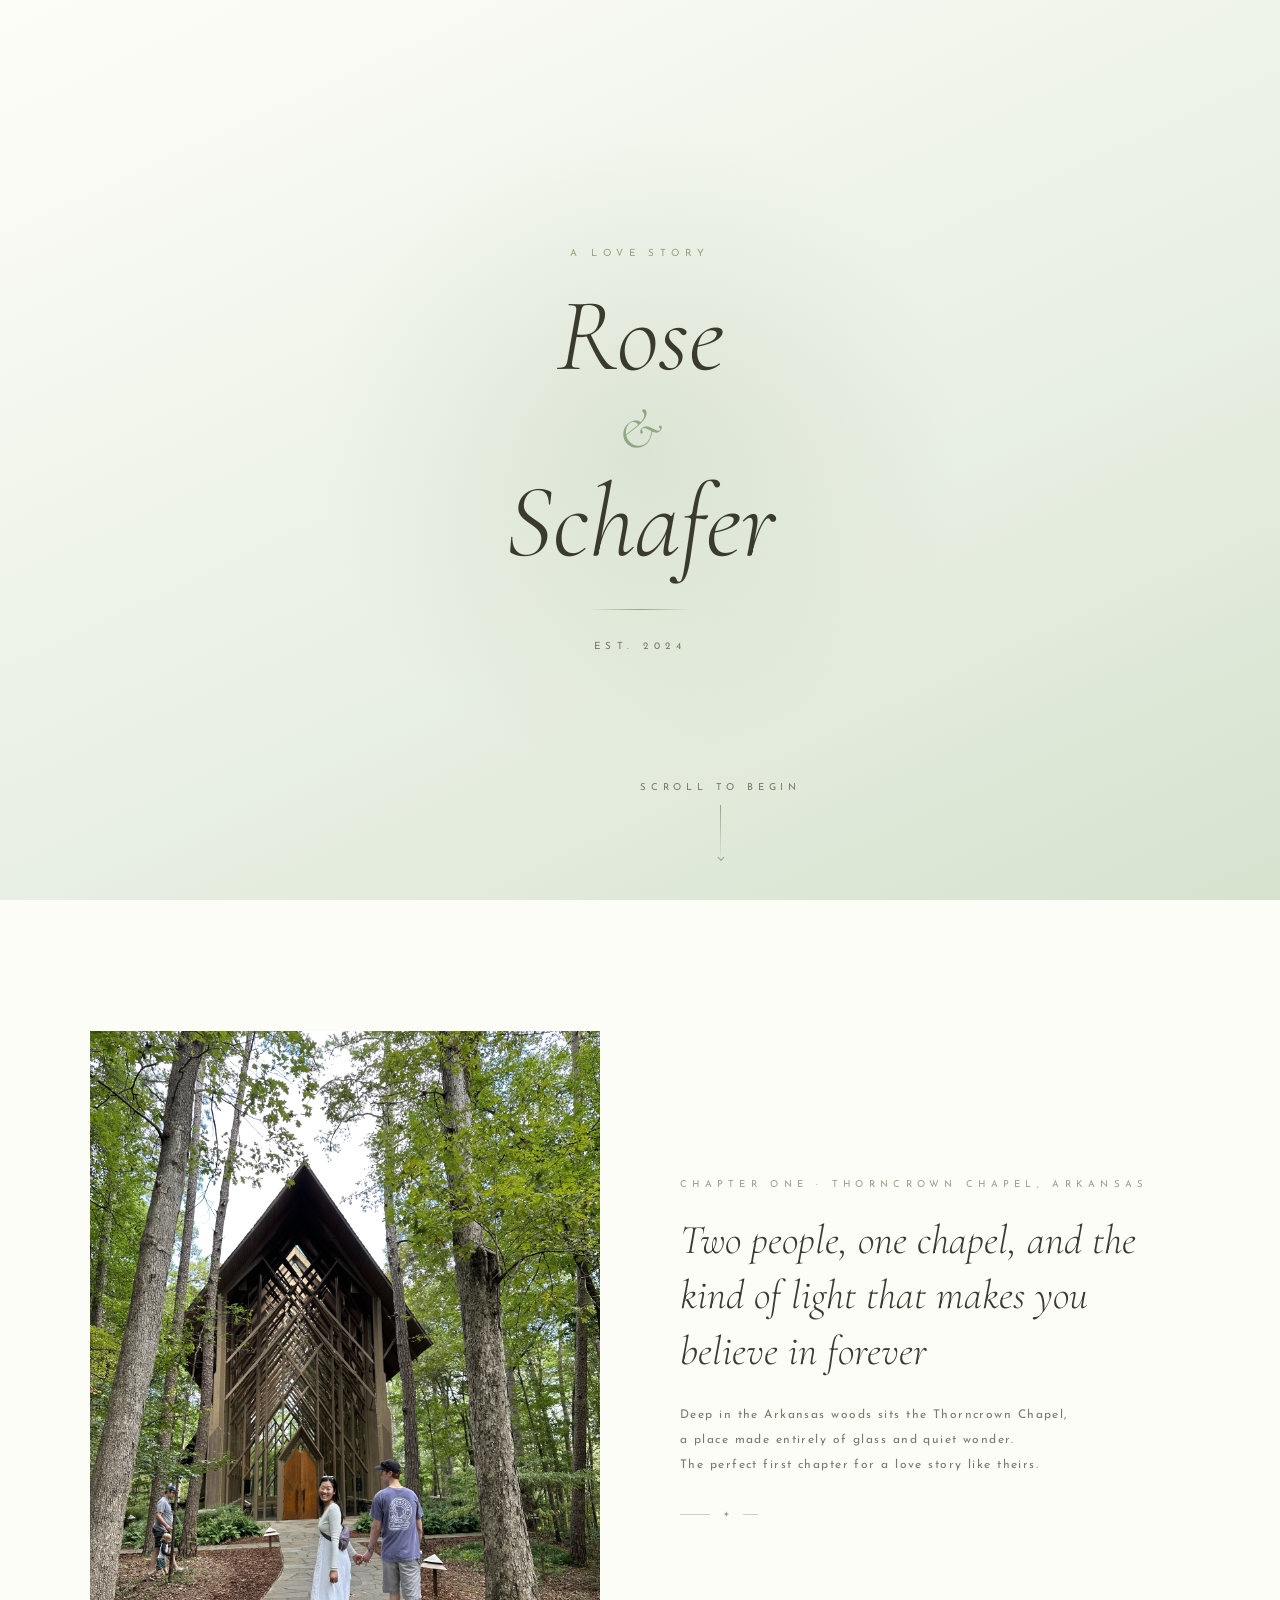
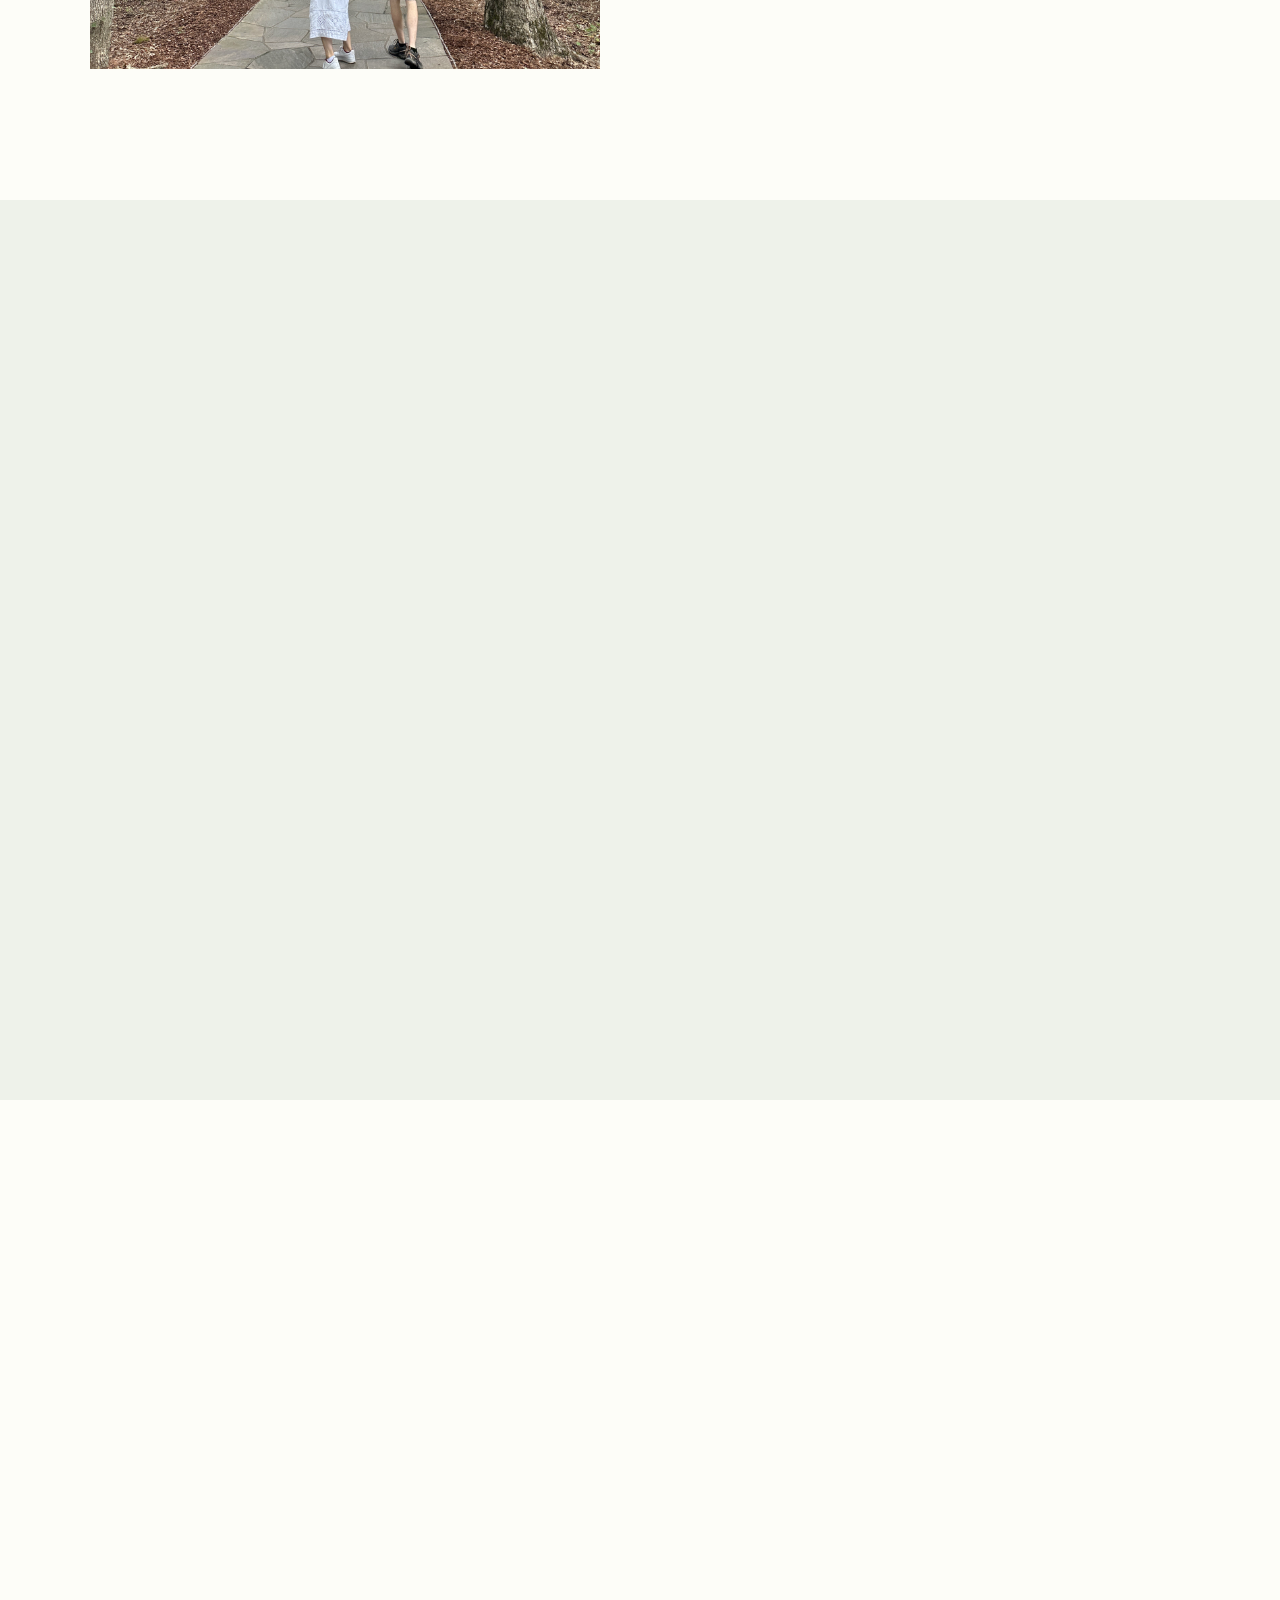
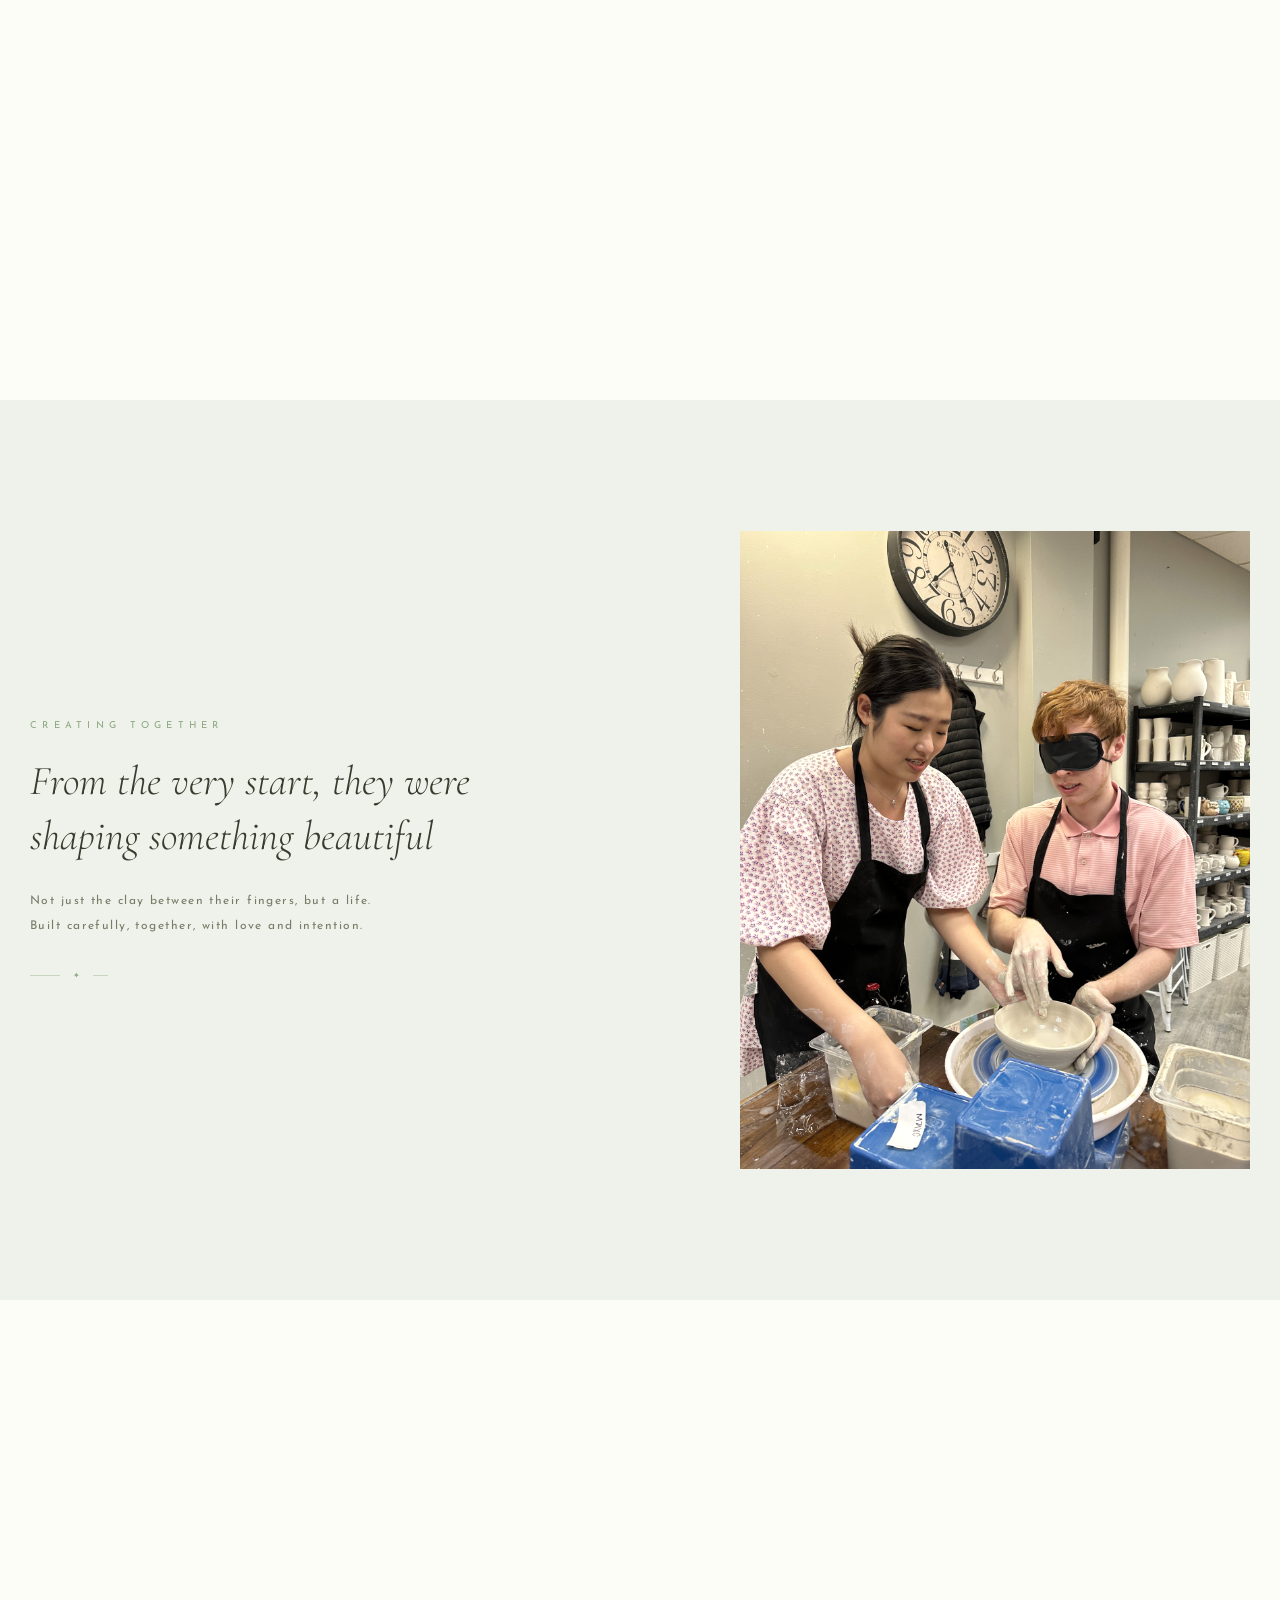
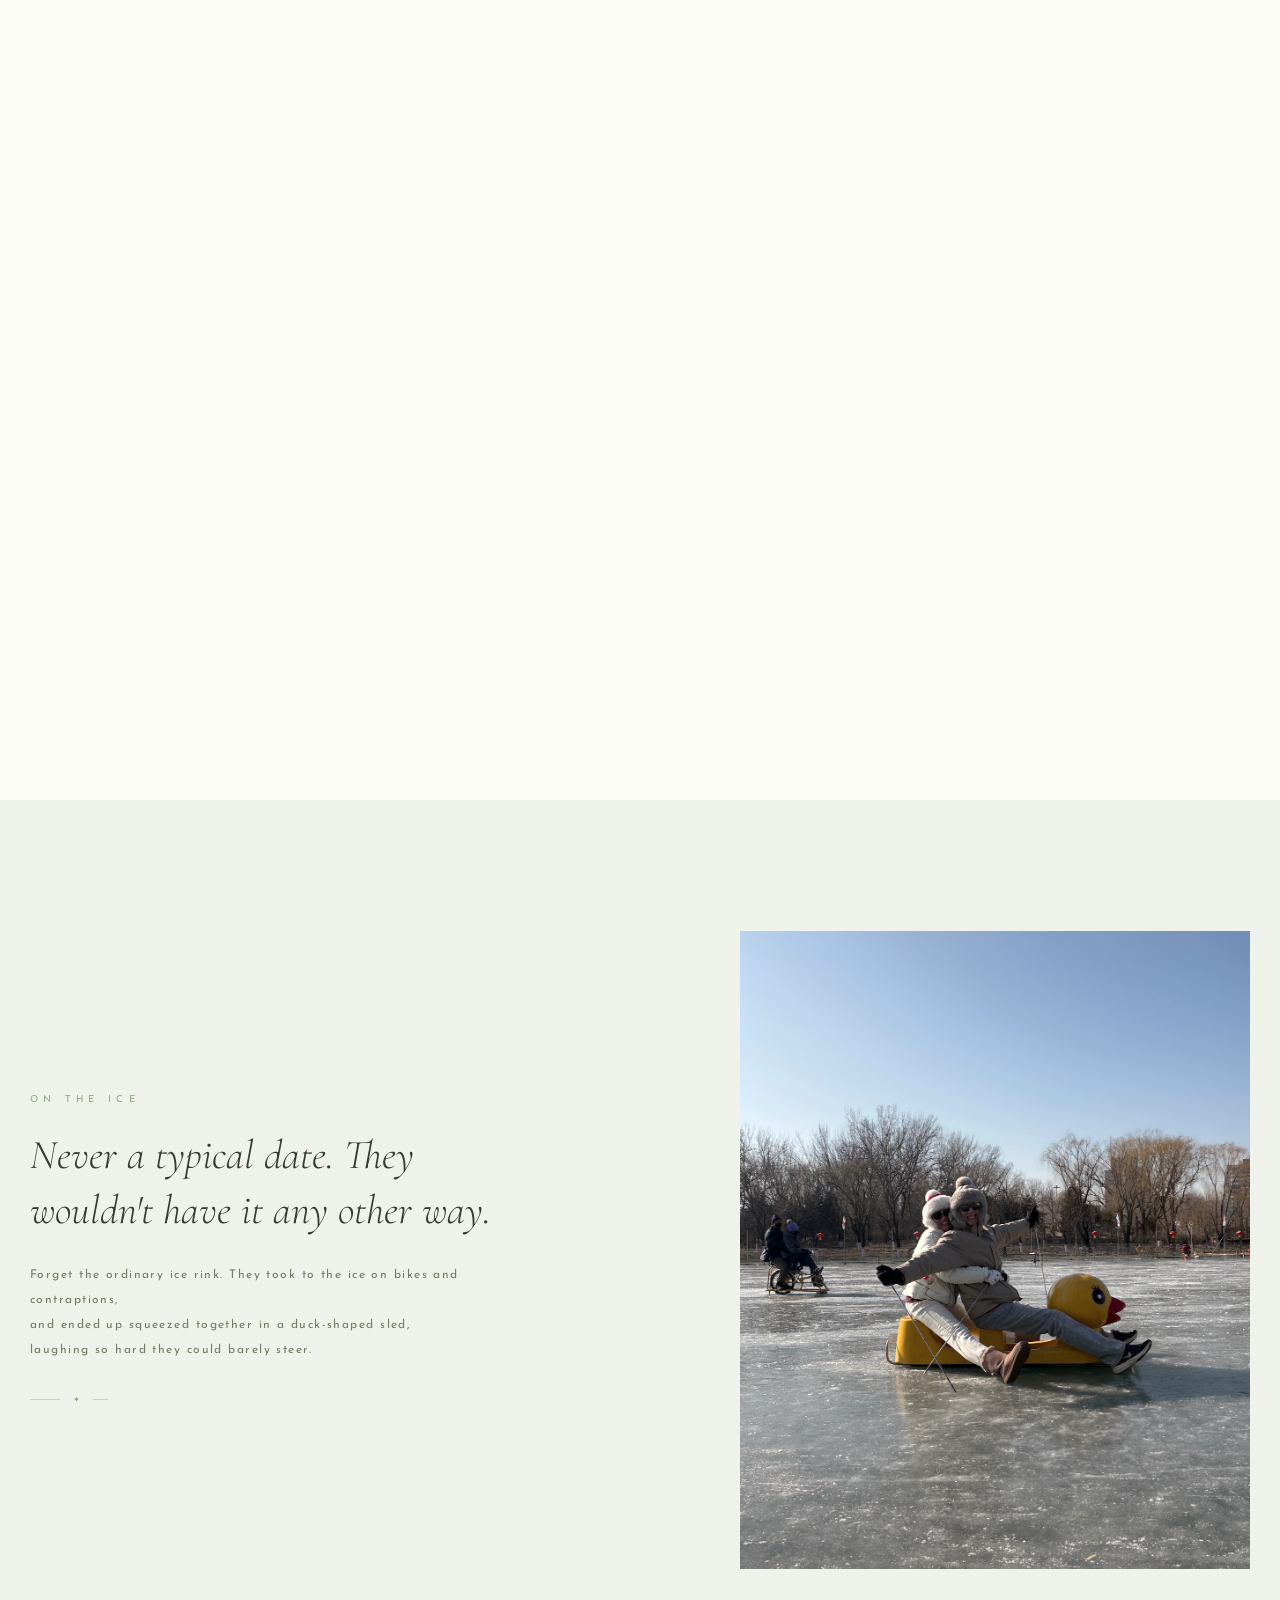
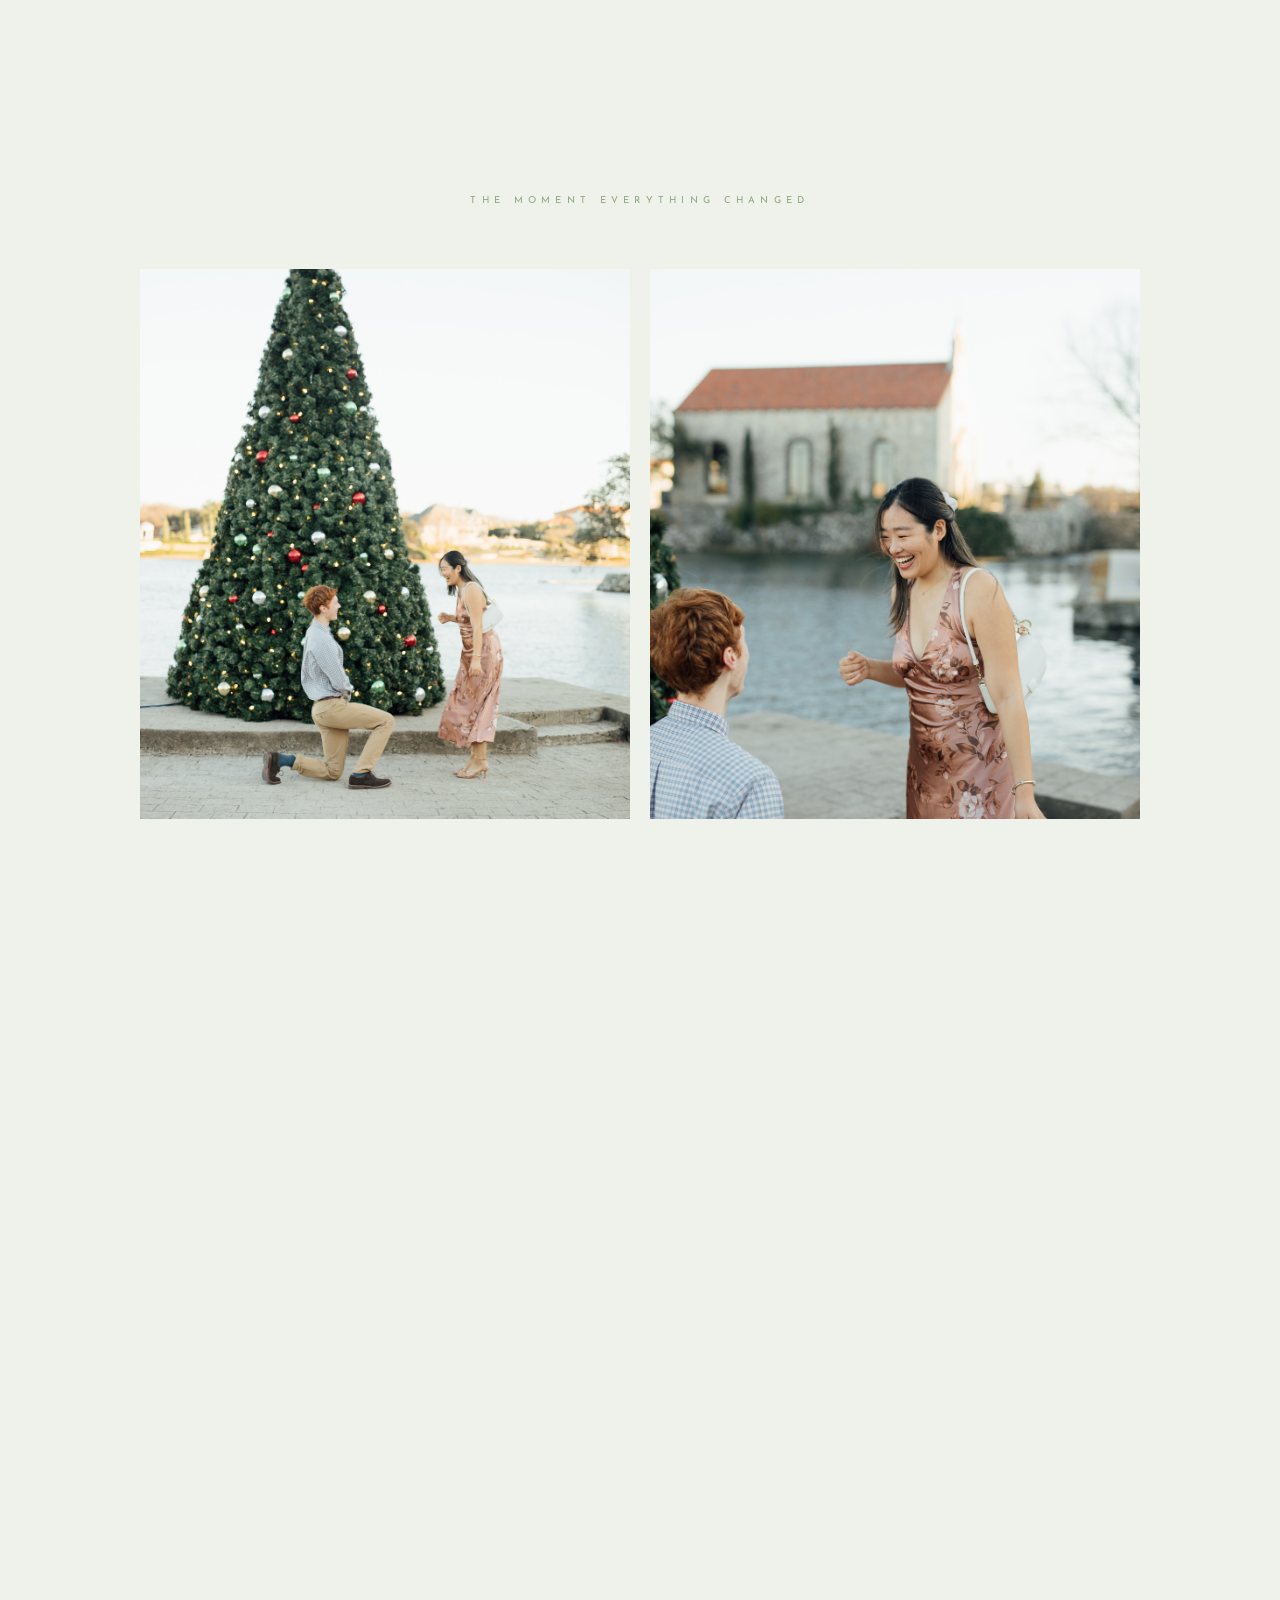
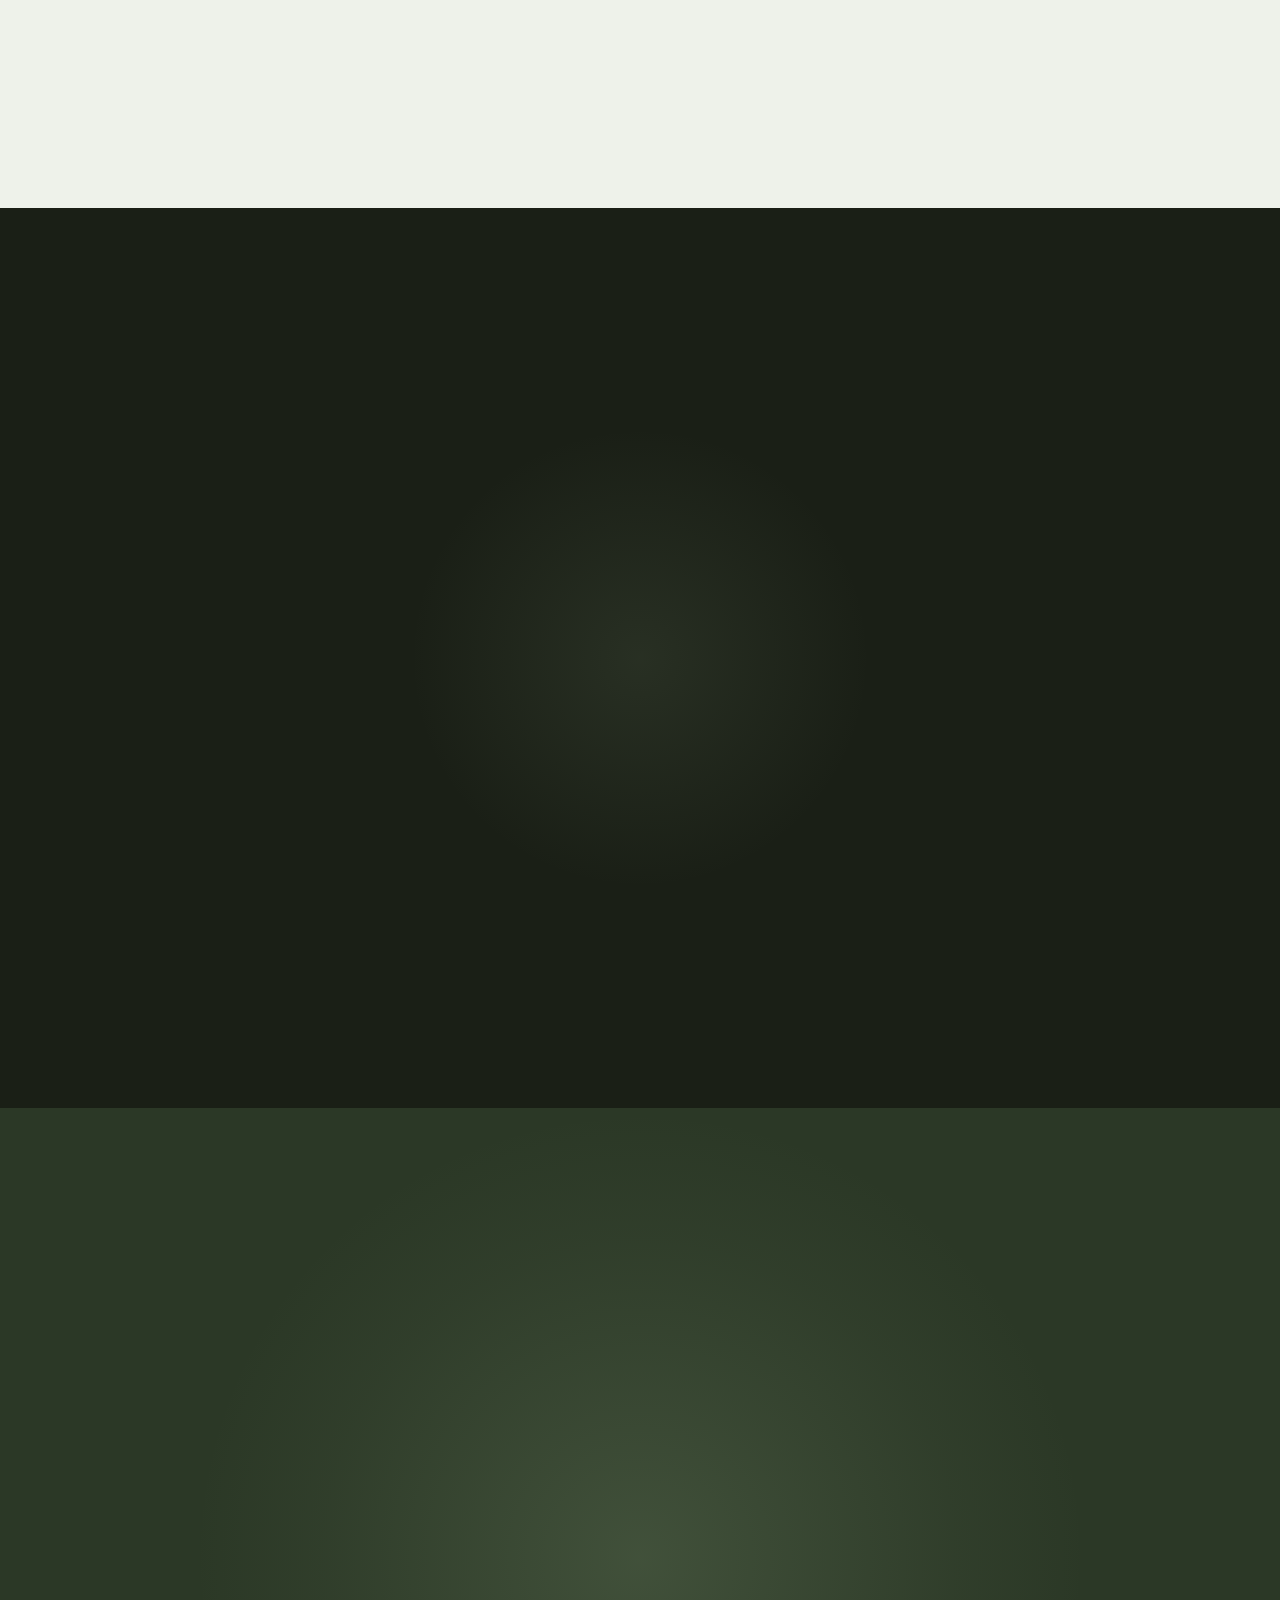
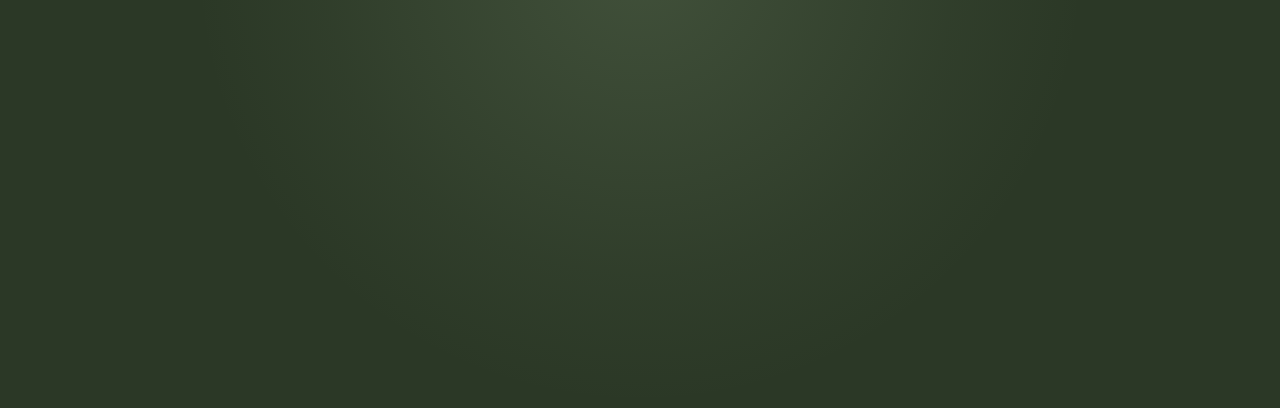
==== commit 48ee6710: "Update index.html" ====
--- a/index.html
+++ b/index.html
@@ -445,6 +445,97 @@
     .proposal-caption.in-view {
       opacity: 1;
       transform: translateY(0);
+    }
+
+    /* ─── THEN & NOW (side-by-side comparison) ─────────────── */
+    .then-now-section {
+      padding: 6rem 2rem;
+      background: var(--olive-pale);
+      text-align: center;
+    }
+
+    .then-now-inner {
+      max-width: 1000px;
+      margin: 0 auto;
+    }
+
+    .then-now-pair {
+      display: grid;
+      grid-template-columns: 1fr 1fr;
+      gap: 1.5rem;
+      margin-bottom: 2.5rem;
+    }
+
+    .then-now-photo {
+      overflow: hidden;
+      position: relative;
+      opacity: 0;
+      transform: translateY(40px);
+      will-change: transform, opacity;
+      transition: opacity 1.2s cubic-bezier(0.25, 1, 0.5, 1),
+                  transform 1.2s cubic-bezier(0.25, 1, 0.5, 1);
+    }
+
+    .then-now-photo:nth-child(2) { transition-delay: 0.2s; }
+
+    .then-now-photo.in-view {
+      opacity: 1;
+      transform: translateY(0);
+    }
+
+    .then-now-photo img {
+      width: 100%;
+      aspect-ratio: 3 / 4;
+      max-height: 550px;
+      height: auto;
+      object-fit: cover;
+      object-position: center;
+      display: block;
+    }
+
+    .then-now-label {
+      font-size: 0.55rem;
+      letter-spacing: 0.5em;
+      text-transform: uppercase;
+      color: var(--olive);
+      margin-top: 0.8rem;
+    }
+
+    .then-now-text {
+      opacity: 0;
+      transform: translateY(20px);
+      transition: opacity 1.2s ease 0.4s, transform 1.2s ease 0.4s;
+    }
+
+    .then-now-text.in-view {
+      opacity: 1;
+      transform: translateY(0);
+    }
+
+    .then-now-message {
+      font-family: 'Cormorant Garamond', serif;
+      font-size: clamp(1.8rem, 3.5vw, 3rem);
+      font-weight: 300;
+      font-style: italic;
+      color: var(--text);
+      margin-bottom: 1rem;
+    }
+
+    .then-now-detail {
+      font-size: 0.75rem;
+      letter-spacing: 0.12em;
+      color: var(--text-light);
+      line-height: 2.1;
+    }
+
+    @media (max-width: 500px) {
+      .then-now-section { padding: 3rem 1rem; }
+      .then-now-pair { gap: 0.8rem; }
+      .then-now-photo img {
+        aspect-ratio: 2 / 3;
+        max-height: 40vh;
+      }
+      .then-now-message { font-size: clamp(1.4rem, 5vw, 2rem); }
     }
 
     /* ─── VIDEO SECTION ──────────────────────────────────────── */
@@ -980,17 +1071,22 @@
     </div>
   </section>
 
-  <!-- ── MARRIED PIC 2 ─────────────────────────────────────────── -->
-  <section class="story-section bg-pale reverse">
-    <div class="story-inner">
-      <div class="photo-frame">
-        <img src="images/marriagepic2.jpg" alt="Together always" loading="lazy">
-      </div>
-      <div class="story-text">
-        <p class="chapter-label">Together Always</p>
-        <h2 class="story-message">And now, the greatest adventure yet</h2>
-        <p class="story-detail">Their story is only getting started.<br>Ready for every moment, every season, every forever.</p>
-        <div class="story-ornament"><span>✦</span></div>
+  <!-- ── THEN & NOW ───────────────────────────────────────────── -->
+  <section class="then-now-section">
+    <div class="then-now-inner">
+      <div class="then-now-pair">
+        <div class="then-now-photo">
+          <img src="images/premarriagepic2.jpg" alt="Then" loading="lazy">
+          <p class="then-now-label">Then</p>
+        </div>
+        <div class="then-now-photo">
+          <img src="images/marriagepic2.jpeg" alt="Now" loading="lazy">
+          <p class="then-now-label">Now</p>
+        </div>
+      </div>
+      <div class="then-now-text">
+        <h2 class="then-now-message">Same place, same pose, a whole different chapter</h2>
+        <p class="then-now-detail">Some things never change. The way they look at each other is one of them.</p>
       </div>
     </div>
   </section>
@@ -1062,7 +1158,7 @@
     );
 
     document.querySelectorAll(
-      '.photo-frame, .story-text, .proposal-item, .proposal-caption, .section-eyebrow'
+      '.photo-frame, .story-text, .proposal-item, .proposal-caption, .section-eyebrow, .then-now-photo, .then-now-text'
     ).forEach(el => observer.observe(el));
 
     // ── VIDEO PROMPT OBSERVER ──────────────────────────────────
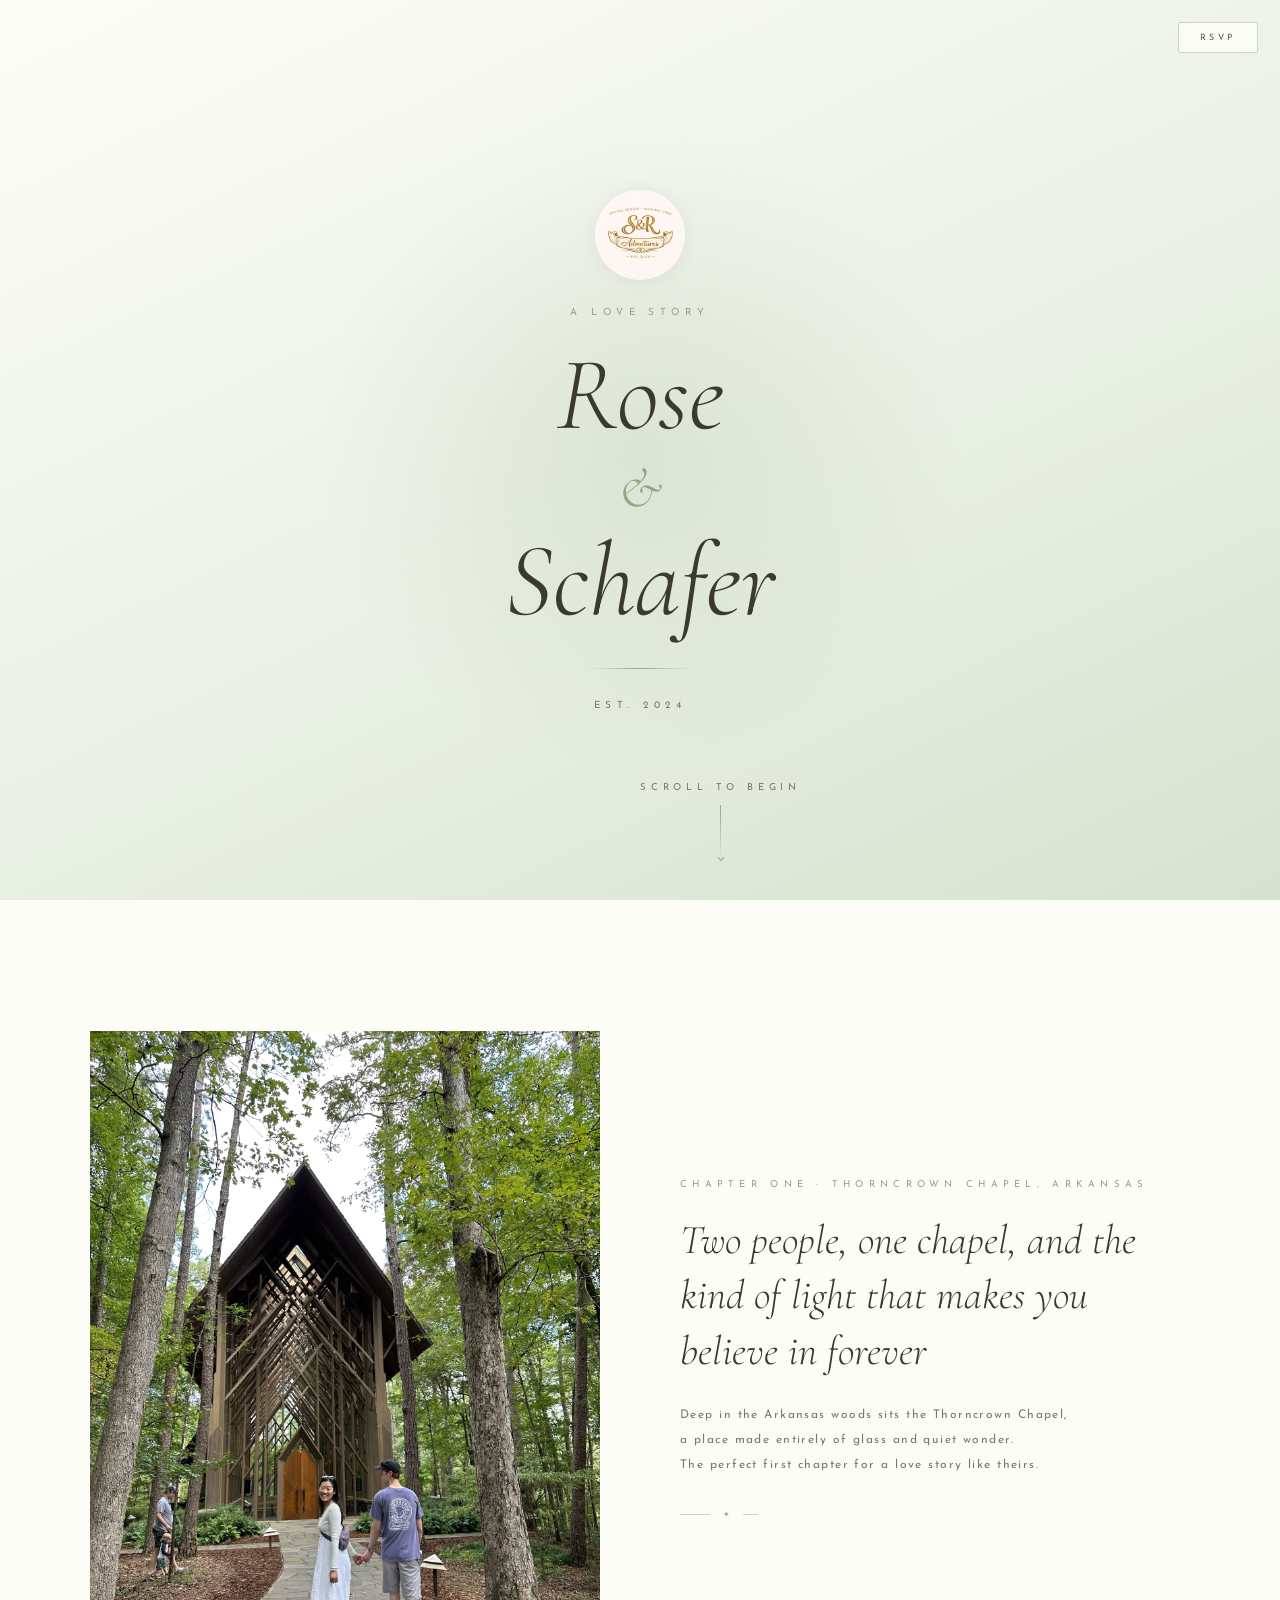
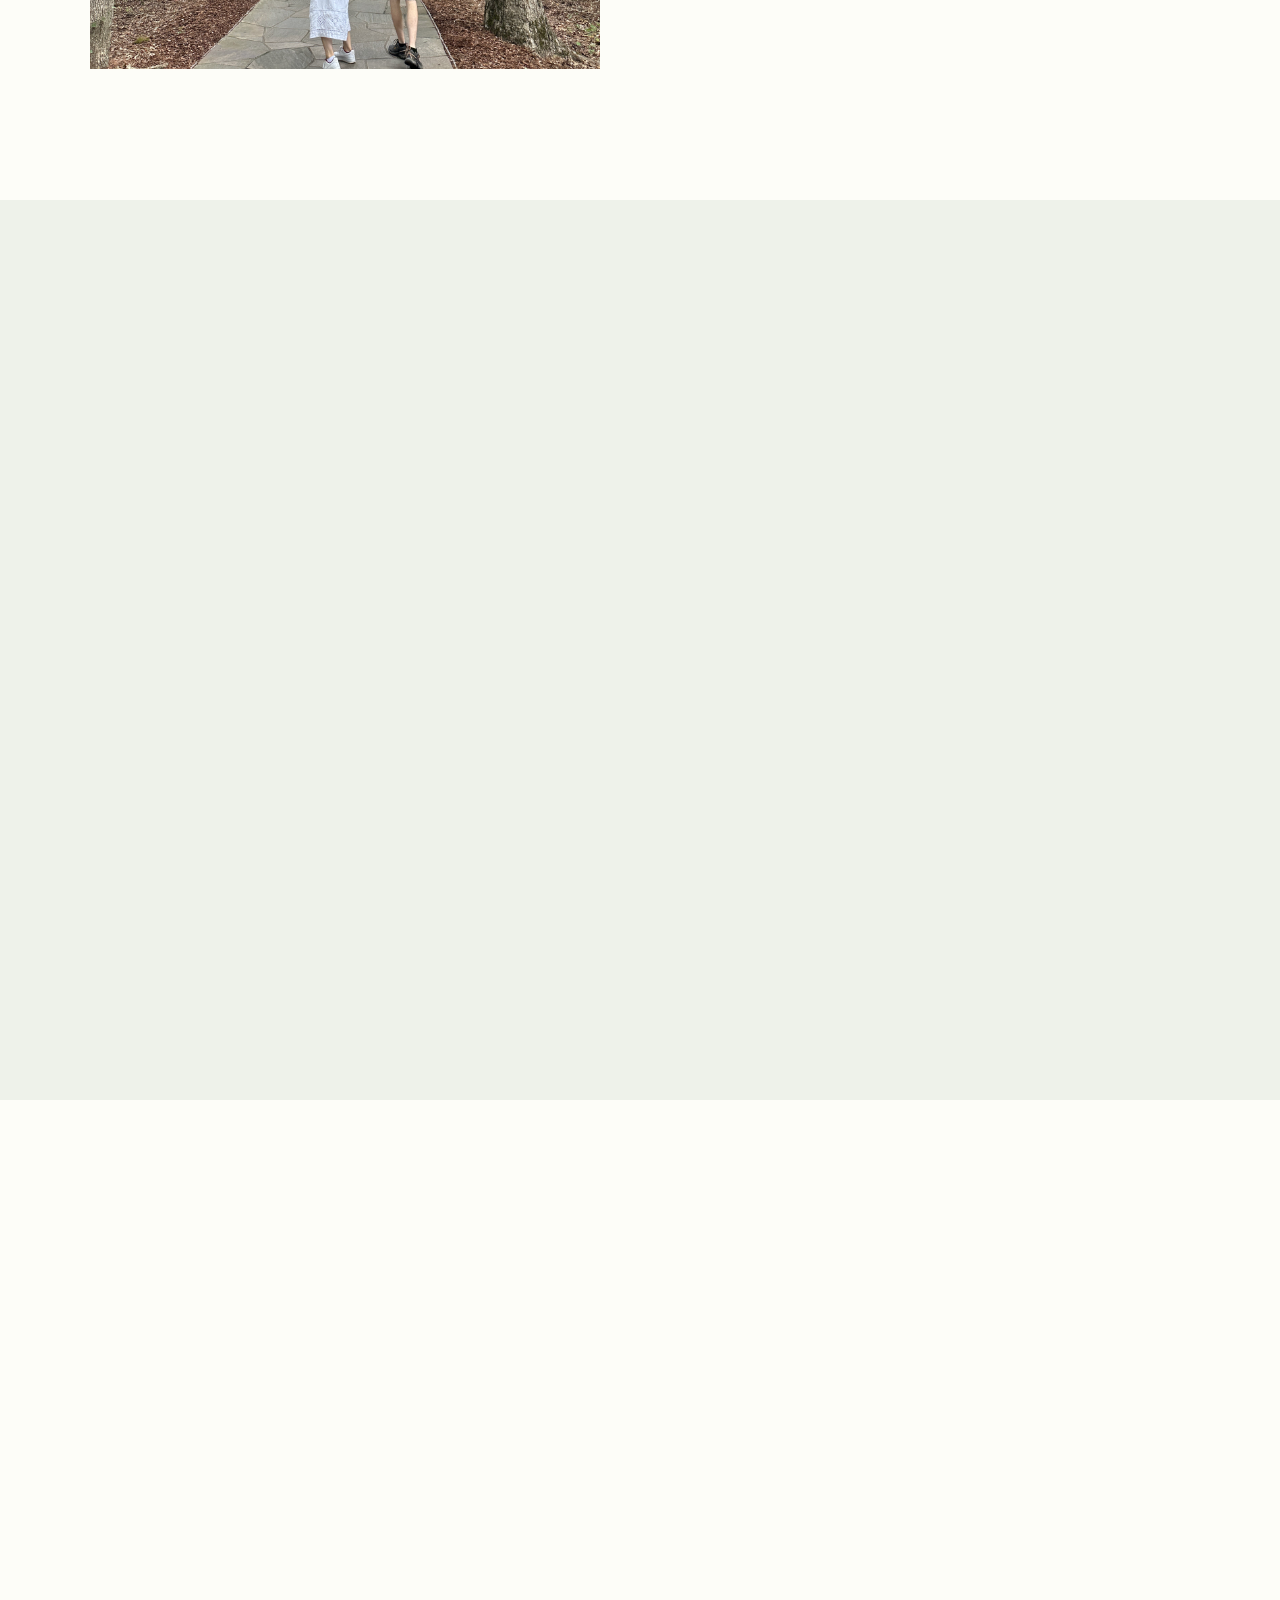
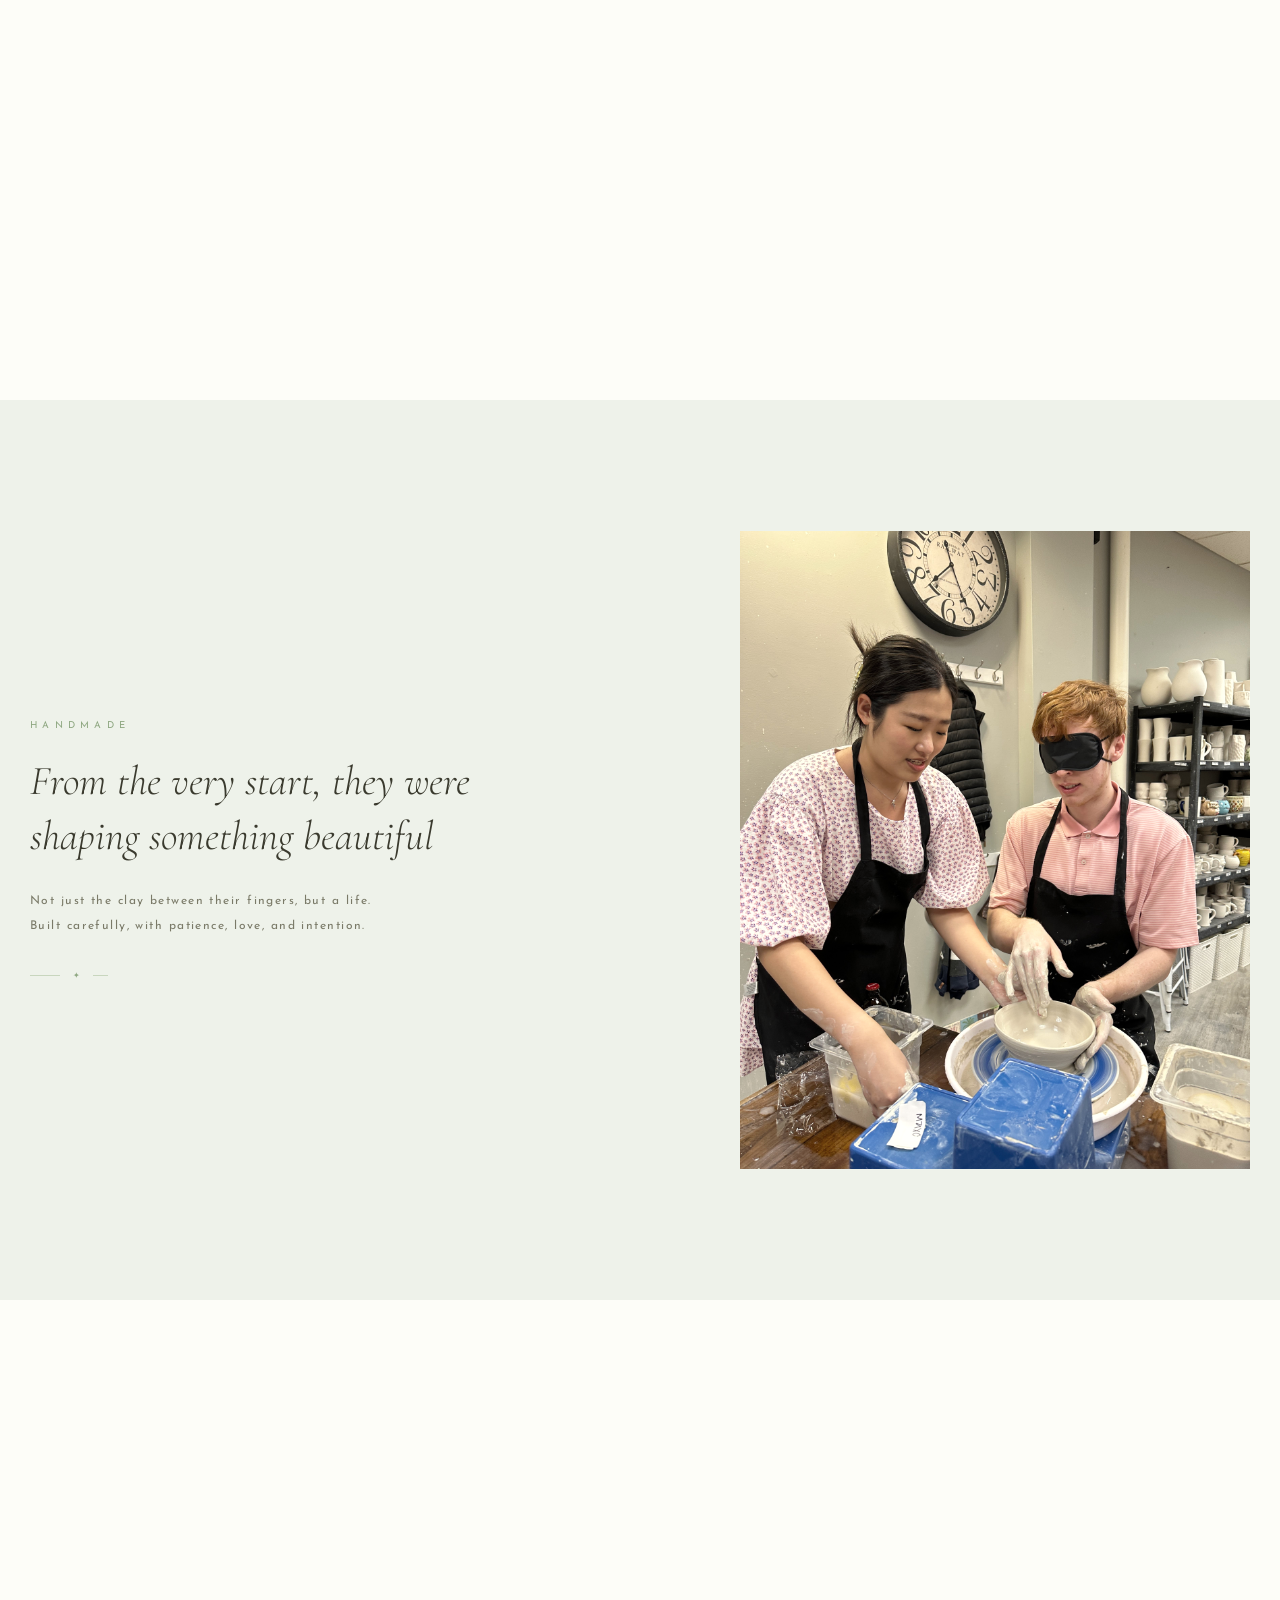
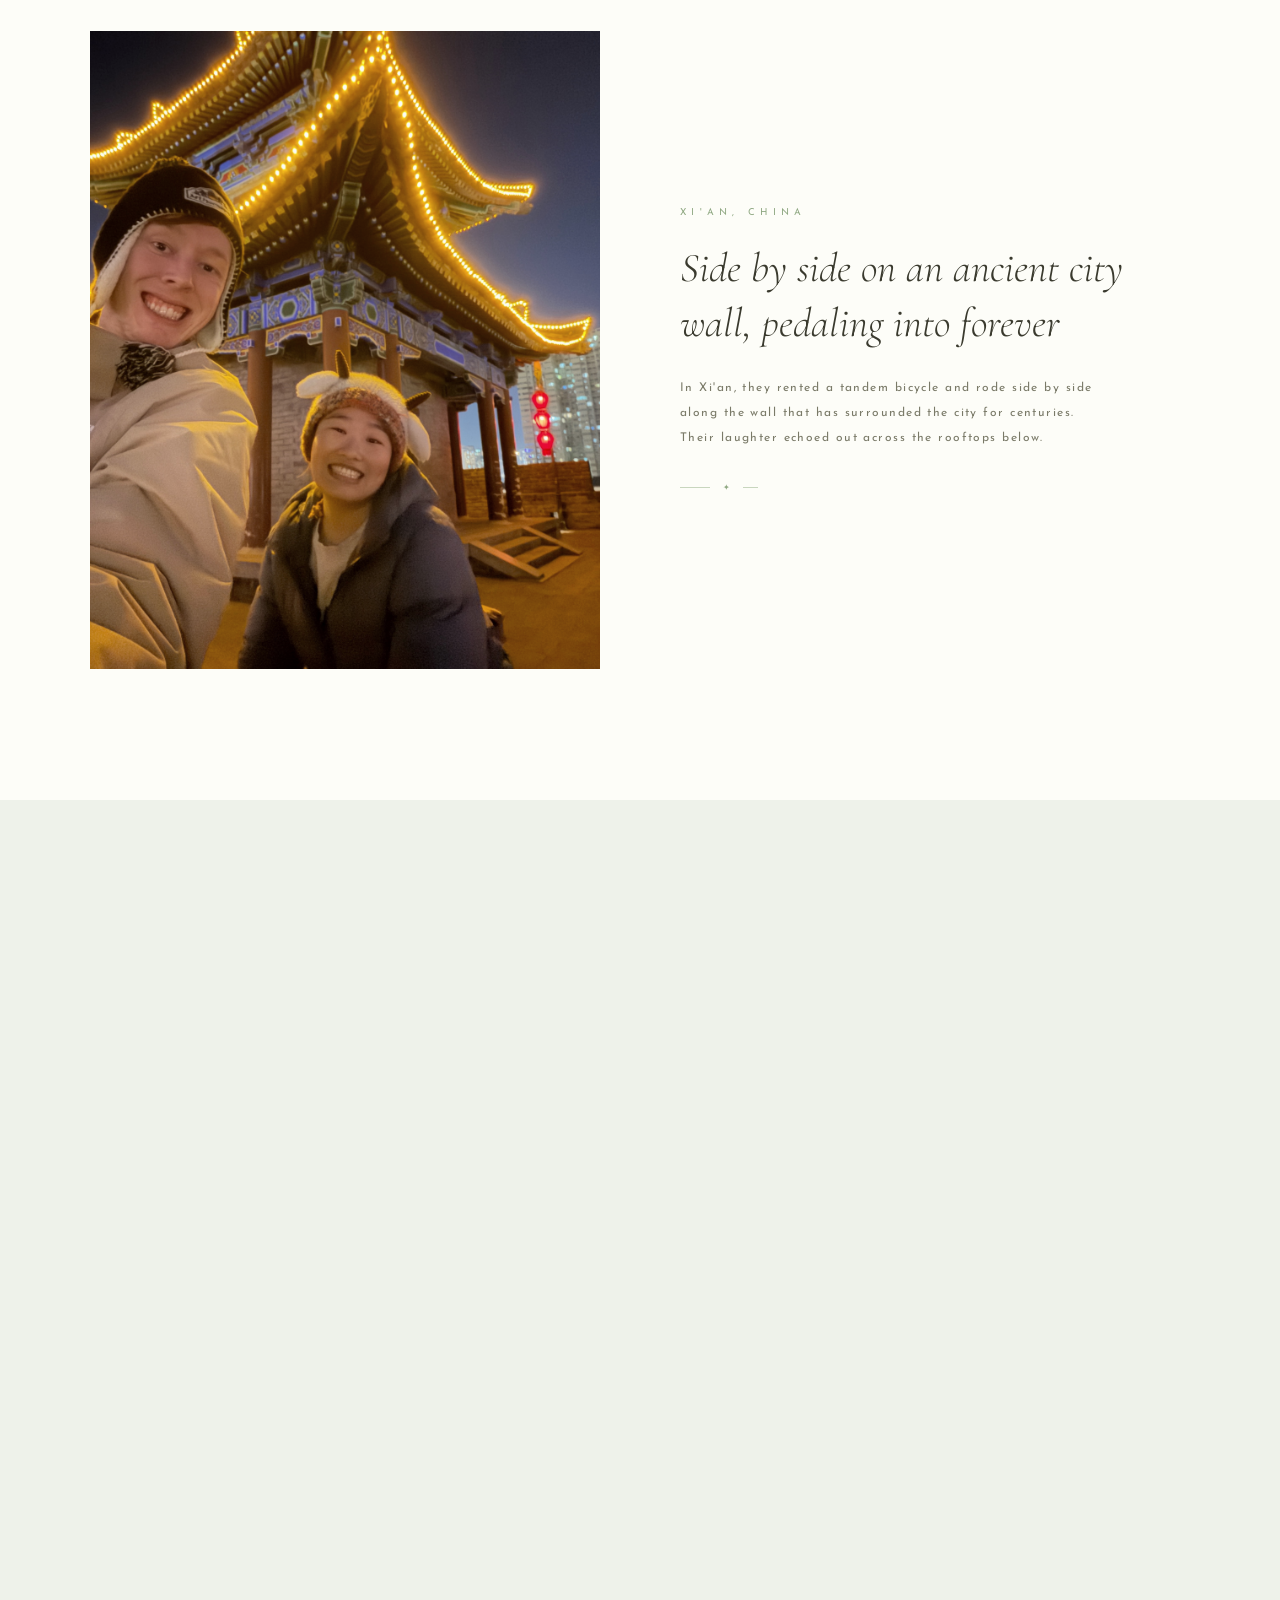
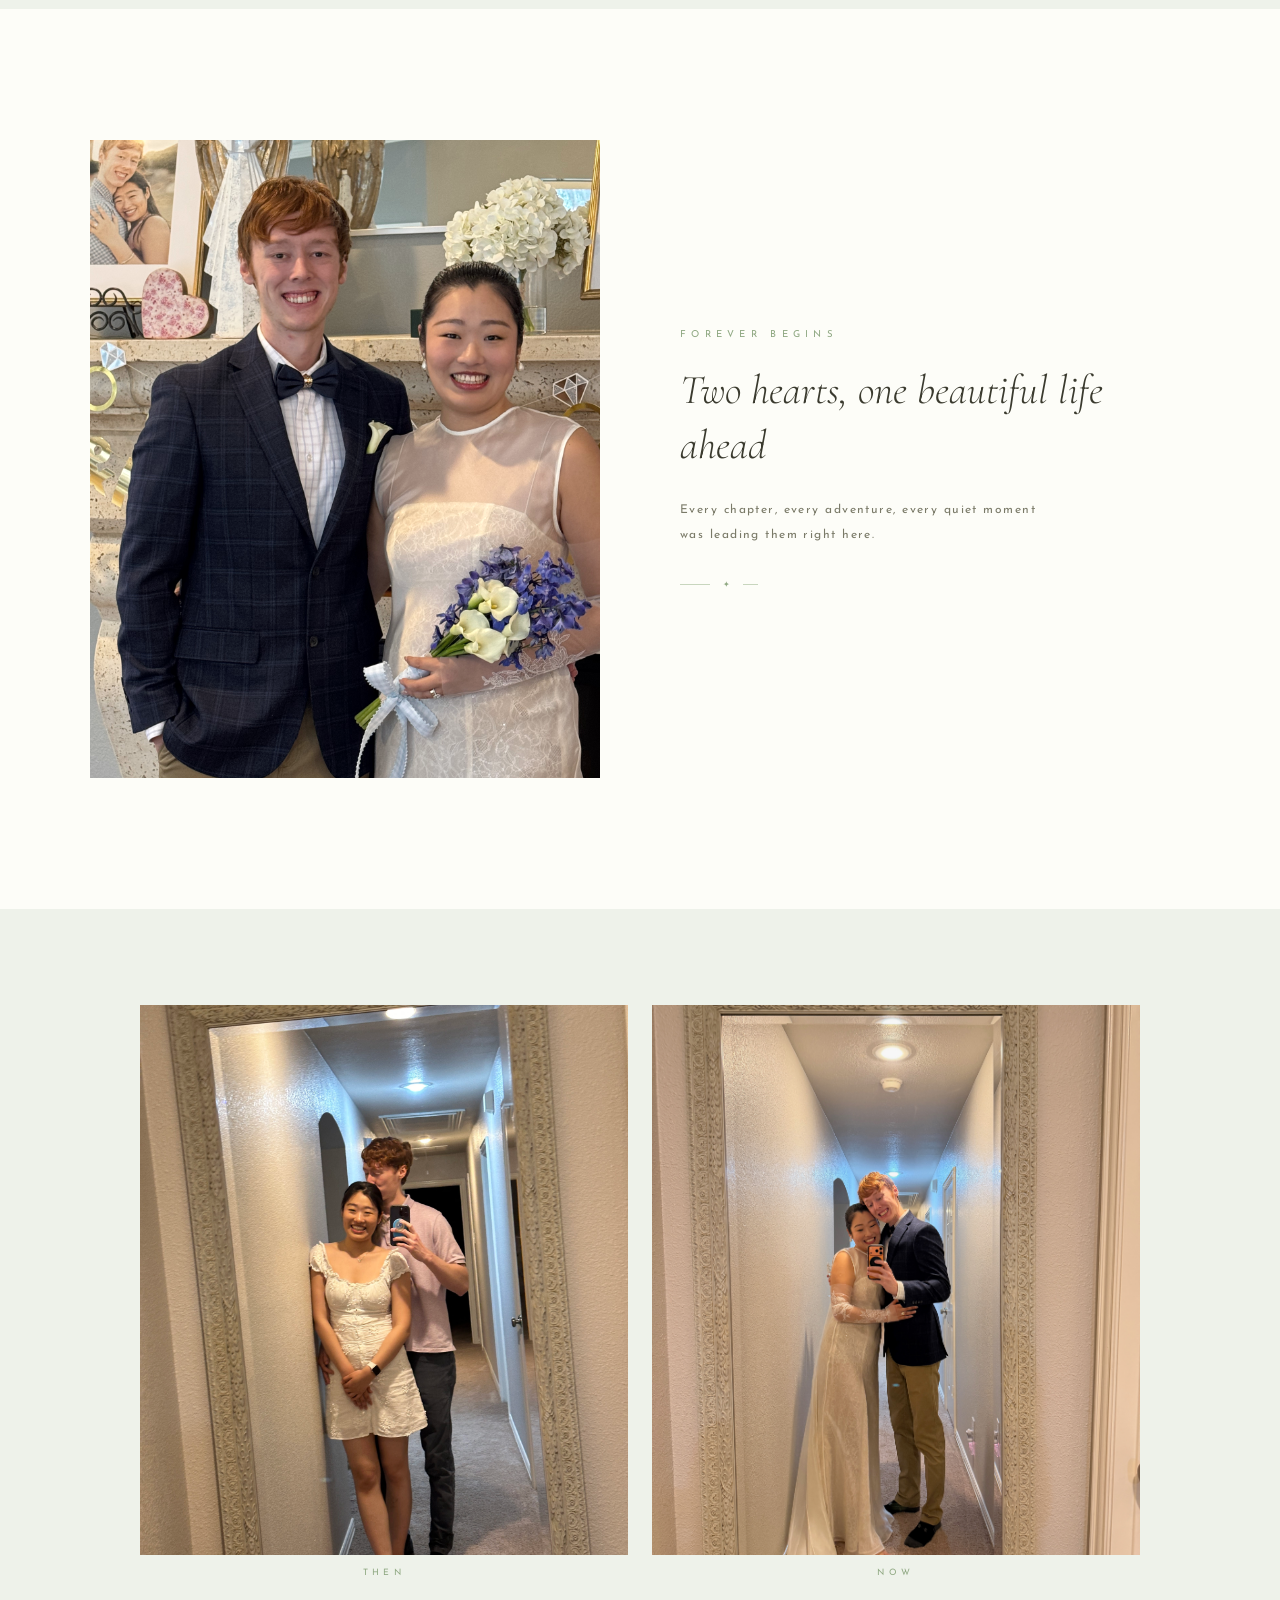
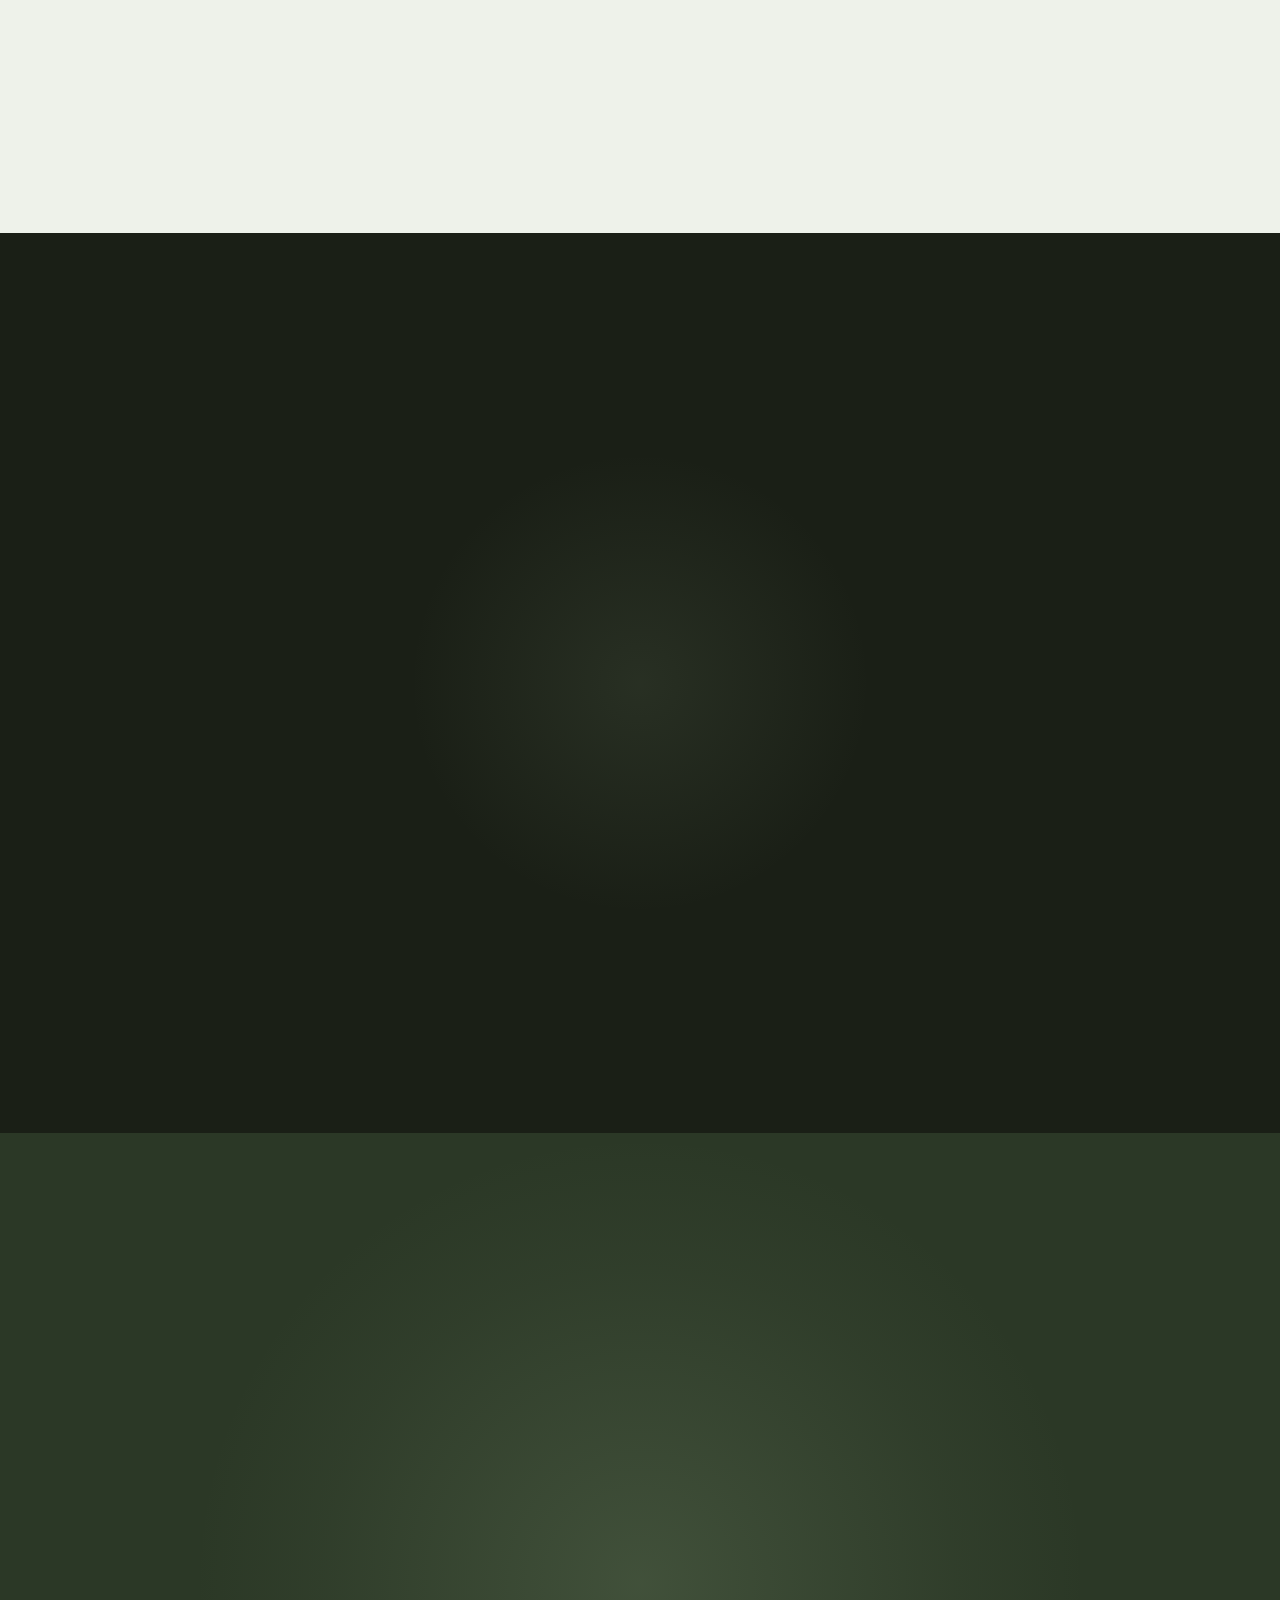
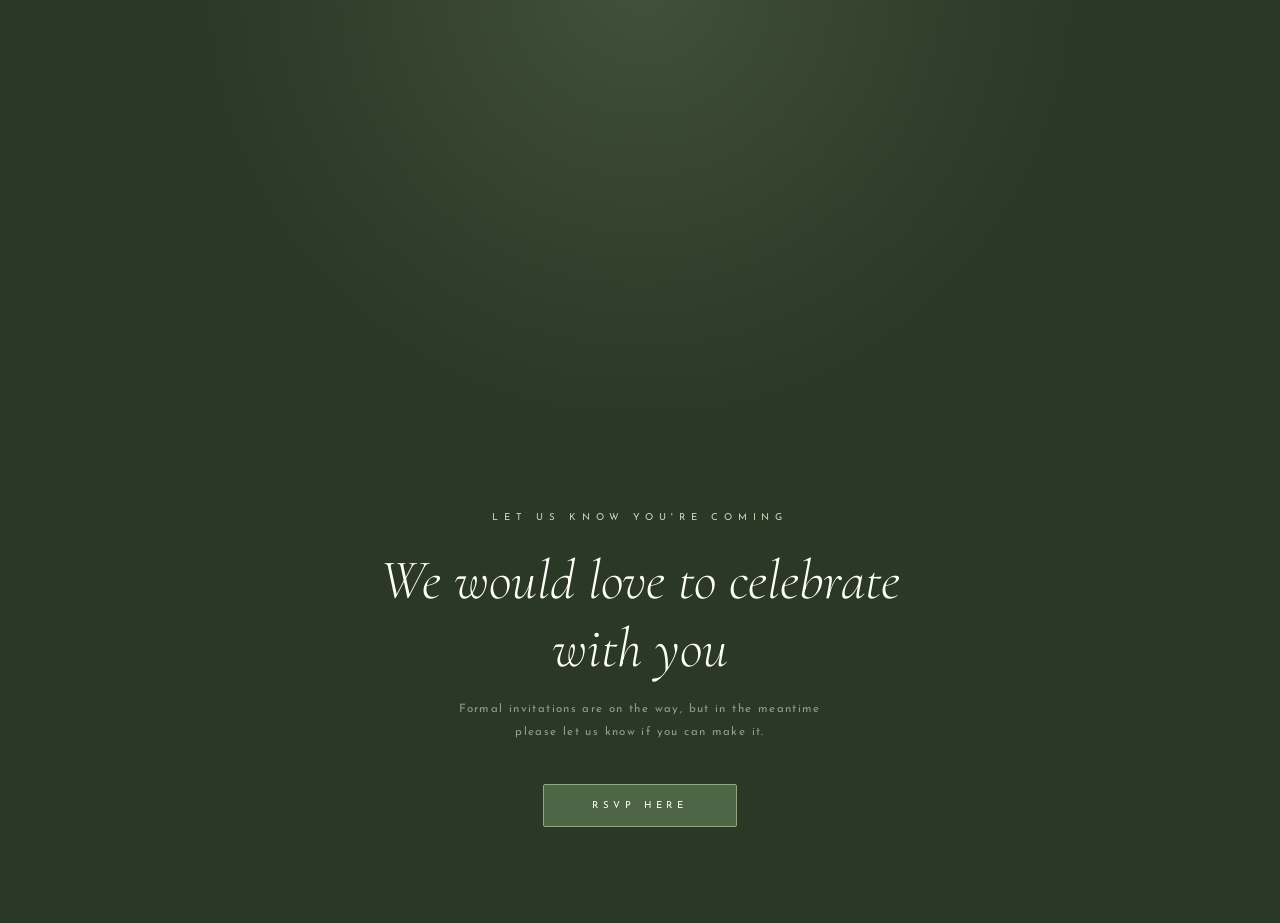
==== commit 500fea92: "Update index.html" ====
--- a/index.html
+++ b/index.html
@@ -51,6 +51,145 @@
       color: var(--text);
       font-family: 'Josefin Sans', sans-serif;
       overflow-x: hidden;
+    }
+
+    /* ─── RSVP NAV BUTTON ─────────────────────────────────────── */
+    .rsvp-nav {
+      position: fixed;
+      top: 1.4rem;
+      right: 1.4rem;
+      z-index: 1001;
+      opacity: 0;
+      transform: translateY(-10px);
+      animation: fadeUp 0.8s ease 2.5s forwards;
+    }
+
+    .rsvp-nav a {
+      display: inline-block;
+      font-size: 0.55rem;
+      letter-spacing: 0.4em;
+      text-transform: uppercase;
+      text-decoration: none;
+      color: var(--olive-dark);
+      background: rgba(253,253,248,0.85);
+      backdrop-filter: blur(8px);
+      -webkit-backdrop-filter: blur(8px);
+      padding: 0.6rem 1.3rem;
+      border: 1px solid var(--olive-light);
+      border-radius: 2px;
+      transition: background 0.3s ease, color 0.3s ease;
+    }
+
+    .rsvp-nav a:hover {
+      background: var(--olive);
+      color: var(--white);
+      border-color: var(--olive);
+    }
+
+    /* On dark sections, swap to dark glass */
+    .rsvp-nav.on-dark a {
+      background: rgba(43,56,38,0.7);
+      color: var(--olive-light);
+      border-color: rgba(143,168,130,0.3);
+    }
+
+    .rsvp-nav.on-dark a:hover {
+      background: var(--olive);
+      color: var(--white);
+    }
+
+    /* ─── HERO LOGO ──────────────────────────────────────────── */
+    .hero-logo {
+      width: 90px;
+      height: 90px;
+      border-radius: 50%;
+      object-fit: cover;
+      margin-bottom: 1.5rem;
+      opacity: 0;
+      animation: fadeUp 1s ease 0.1s forwards;
+      box-shadow: 0 2px 20px rgba(0,0,0,0.06);
+    }
+
+    /* ─── RSVP SECTION (after finale) ────────────────────────── */
+    .rsvp-section {
+      padding: 5rem 2rem 6rem;
+      background: var(--olive-deep);
+      text-align: center;
+      position: relative;
+    }
+
+    .rsvp-inner {
+      max-width: 600px;
+      margin: 0 auto;
+    }
+
+    .rsvp-eyebrow {
+      font-size: 0.6rem;
+      letter-spacing: 0.6em;
+      text-transform: uppercase;
+      color: var(--olive-light);
+      margin-bottom: 1.5rem;
+      opacity: 0;
+      transform: translateY(15px);
+      transition: opacity 1s ease, transform 1s ease;
+    }
+
+    .rsvp-eyebrow.in-view { opacity: 1; transform: translateY(0); }
+
+    .rsvp-heading {
+      font-family: 'Cormorant Garamond', serif;
+      font-size: clamp(2rem, 5vw, 3.5rem);
+      font-weight: 300;
+      font-style: italic;
+      color: var(--white);
+      margin-bottom: 1rem;
+      opacity: 0;
+      transform: translateY(20px);
+      transition: opacity 1.2s ease 0.3s, transform 1.2s ease 0.3s;
+    }
+
+    .rsvp-heading.in-view { opacity: 1; transform: translateY(0); }
+
+    .rsvp-detail {
+      font-size: 0.72rem;
+      letter-spacing: 0.12em;
+      color: rgba(253,253,248,0.5);
+      line-height: 2;
+      margin-bottom: 2.5rem;
+      opacity: 0;
+      transform: translateY(15px);
+      transition: opacity 1s ease 0.5s, transform 1s ease 0.5s;
+    }
+
+    .rsvp-detail.in-view { opacity: 1; transform: translateY(0); }
+
+    .rsvp-btn {
+      display: inline-block;
+      font-size: 0.6rem;
+      letter-spacing: 0.5em;
+      text-transform: uppercase;
+      text-decoration: none;
+      color: var(--white);
+      background: var(--olive-dark);
+      border: 1.5px solid var(--olive);
+      padding: 1rem 3rem;
+      border-radius: 2px;
+      transition: background 0.4s ease, transform 0.3s ease;
+      opacity: 0;
+      transform: translateY(15px);
+      transition: opacity 1s ease 0.7s, transform 1s ease 0.7s,
+                  background 0.4s ease;
+    }
+
+    .rsvp-btn.in-view { opacity: 1; transform: translateY(0); }
+
+    .rsvp-btn:hover {
+      background: var(--olive);
+      transform: translateY(-2px);
+    }
+
+    @media (max-width: 500px) {
+      .rsvp-section { padding: 3.5rem 1rem 4rem; }
     }
 
     /* ─── FLOATING PETALS ──────────────────────────────────────── */
@@ -843,16 +982,27 @@
       /* Hide the offset decorative border on narrow screens */
       .photo-frame::before { display: none; }
 
-      /* Photos: slightly wider crop so they don't dominate the viewport */
+      /*
+       * KEY FIX: Remove forced aspect-ratio on mobile.
+       * Let photos show naturally so faces/subjects aren't cut off.
+       * Only cap the max-height so they don't dominate the viewport.
+       */
       .photo-frame img {
-        aspect-ratio: 4 / 3;
-        max-height: 55vh;
-        object-position: center;
-      }
-
-      /* Proposal grid: keep 2-up but with a capped height */
+        aspect-ratio: auto;
+        max-height: 60vh;
+        width: 100%;
+        object-position: center top;
+      }
+
+      /* Proposal grid: keep 2-up, natural proportions */
       .proposal-item img {
-        aspect-ratio: 3 / 4;
+        aspect-ratio: auto;
+        max-height: 50vh;
+      }
+
+      /* Then-and-now: let photos breathe */
+      .then-now-photo img {
+        aspect-ratio: auto;
         max-height: 45vh;
       }
 
@@ -865,17 +1015,16 @@
       .story-section { padding: 3rem 1rem; }
       .proposal-section { padding: 3rem 1rem; }
       .hero-names { font-size: clamp(2.8rem, 11vw, 4rem); }
+      .hero-logo { width: 70px; height: 70px; }
 
       .photo-frame img {
-        aspect-ratio: 1 / 1;
-        max-height: 50vh;
+        max-height: 55vh;
       }
 
       /* Single column proposals on very small screens */
       .proposal-grid { grid-template-columns: 1fr; }
       .proposal-item img {
-        aspect-ratio: 4 / 3;
-        max-height: 50vh;
+        max-height: 55vh;
       }
 
       .finale-main { font-size: clamp(2.5rem, 12vw, 5rem); }
@@ -886,11 +1035,17 @@
     @media (max-width: 375px) {
       .hero-names { font-size: clamp(2.2rem, 13vw, 3rem); }
       .story-message { font-size: clamp(1.3rem, 5vw, 1.8rem); }
-      .photo-frame img { max-height: 45vh; }
+      .photo-frame img { max-height: 50vh; }
     }
   </style>
 </head>
 <body>
+
+  <!-- ── RSVP NAV (fixed top-right) ──────────────────────────── -->
+  <nav class="rsvp-nav" id="rsvp-nav">
+    <a href="https://docs.google.com/forms/d/e/1FAIpQLSdkHPCuyzWn_MZvkk61U__AFeEHM0XJLwjC5EdlQbOAQzZIjg/viewform?usp=publish-editor"
+       target="_blank" rel="noopener">RSVP</a>
+  </nav>
 
   <!-- ── FLOATING PETALS ──────────────────────────────────────── -->
   <div id="petals"></div>
@@ -899,6 +1054,7 @@
   <section class="hero">
     <div class="hero-glow"></div>
     <div class="hero-content">
+      <img src="images/Logo.jpeg" alt="R &amp; S" class="hero-logo">
       <p class="hero-eyebrow">A Love Story</p>
       <h1 class="hero-names">
         Rose
@@ -966,9 +1122,9 @@
         <img src="images/pottery.JPG" alt="Pottery together" loading="lazy">
       </div>
       <div class="story-text">
-        <p class="chapter-label">Creating Together</p>
+        <p class="chapter-label">Handmade</p>
         <h2 class="story-message">From the very start, they were shaping something beautiful</h2>
-        <p class="story-detail">Not just the clay between their fingers, but a life.<br>Built carefully, together, with love and intention.</p>
+        <p class="story-detail">Not just the clay between their fingers, but a life.<br>Built carefully, with patience, love, and intention.</p>
         <div class="story-ornament"><span>✦</span></div>
       </div>
     </div>
@@ -1013,7 +1169,7 @@
       <div class="story-text">
         <p class="chapter-label">Xi'an, China</p>
         <h2 class="story-message">Side by side on an ancient city wall, pedaling into forever</h2>
-        <p class="story-detail">In Xi'an, they rented a tandem bicycle and rode together<br>along the wall that has surrounded the city for centuries.<br>Their laughter echoed out across the rooftops below.</p>
+        <p class="story-detail">In Xi'an, they rented a tandem bicycle and rode side by side<br>along the wall that has surrounded the city for centuries.<br>Their laughter echoed out across the rooftops below.</p>
         <div class="story-ornament"><span>✦</span></div>
       </div>
     </div>
@@ -1028,7 +1184,7 @@
       <div class="story-text">
         <p class="chapter-label">On the Ice</p>
         <h2 class="story-message">Never a typical date. They wouldn't have it any other way.</h2>
-        <p class="story-detail">Forget the ordinary ice rink. They took to the ice on bikes and contraptions,<br>and ended up squeezed together in a duck-shaped sled,<br>laughing so hard they could barely steer.</p>
+        <p class="story-detail">Forget the ordinary ice rink. They took to the ice on bikes and contraptions,<br>and ended up squeezed into a duck-shaped sled,<br>laughing so hard they could barely steer.</p>
         <div class="story-ornament"><span>✦</span></div>
       </div>
     </div>
@@ -1085,8 +1241,8 @@
         </div>
       </div>
       <div class="then-now-text">
-        <h2 class="then-now-message">Same place, same pose, a whole different chapter</h2>
-        <p class="then-now-detail">Some things never change. The way they look at each other is one of them.</p>
+        <h2 class="then-now-message">From the first date to forever</h2>
+        <p class="then-now-detail">Same spot, same smile, but so much more between them now.<br>What started as brand new is now a whole life being built.</p>
       </div>
     </div>
   </section>
@@ -1128,6 +1284,18 @@
     </div>
   </section>
 
+  <!-- ── RSVP SECTION ─────────────────────────────────────────── -->
+  <section class="rsvp-section" id="rsvp-section">
+    <div class="rsvp-inner">
+      <p class="rsvp-eyebrow">Let us know you're coming</p>
+      <h2 class="rsvp-heading">We would love to celebrate with you</h2>
+      <p class="rsvp-detail">Formal invitations are on the way, but in the meantime<br>please let us know if you can make it.</p>
+      <a class="rsvp-btn"
+         href="https://docs.google.com/forms/d/e/1FAIpQLSdkHPCuyzWn_MZvkk61U__AFeEHM0XJLwjC5EdlQbOAQzZIjg/viewform?usp=publish-editor"
+         target="_blank" rel="noopener">RSVP Here</a>
+    </div>
+  </section>
+
   <!-- ─────────────────────────────────────────────────────────── -->
   <script>
     // ── FLOATING PETALS ─────────────────────────────────────────
@@ -1158,7 +1326,7 @@
     );
 
     document.querySelectorAll(
-      '.photo-frame, .story-text, .proposal-item, .proposal-caption, .section-eyebrow, .then-now-photo, .then-now-text'
+      '.photo-frame, .story-text, .proposal-item, .proposal-caption, .section-eyebrow, .then-now-photo, .then-now-text, .rsvp-eyebrow, .rsvp-heading, .rsvp-detail, .rsvp-btn'
     ).forEach(el => observer.observe(el));
 
     // ── VIDEO PROMPT OBSERVER ──────────────────────────────────
@@ -1358,6 +1526,31 @@
       particles.forEach(p => { p.update(); p.draw(); });
       requestAnimationFrame(animateParticles);
     }
+
+    // ── RSVP NAV: toggle dark style over dark sections ────────
+    const rsvpNav = document.getElementById('rsvp-nav');
+    const darkSections = document.querySelectorAll('.video-section, .finale-section, .rsvp-section');
+
+    const navObserver = new IntersectionObserver(entries => {
+      // If any dark section is prominently visible, go dark
+      let anyDark = false;
+      darkSections.forEach(s => {
+        const rect = s.getBoundingClientRect();
+        if (rect.top < 80 && rect.bottom > 80) anyDark = true;
+      });
+      rsvpNav.classList.toggle('on-dark', anyDark);
+    }, { threshold: 0, rootMargin: '-70px 0px -90% 0px' });
+
+    darkSections.forEach(s => navObserver.observe(s));
+    // Also check on scroll for more responsiveness
+    window.addEventListener('scroll', function() {
+      let anyDark = false;
+      darkSections.forEach(s => {
+        const rect = s.getBoundingClientRect();
+        if (rect.top < 80 && rect.bottom > 80) anyDark = true;
+      });
+      rsvpNav.classList.toggle('on-dark', anyDark);
+    }, { passive: true });
   </script>
 
 </body>
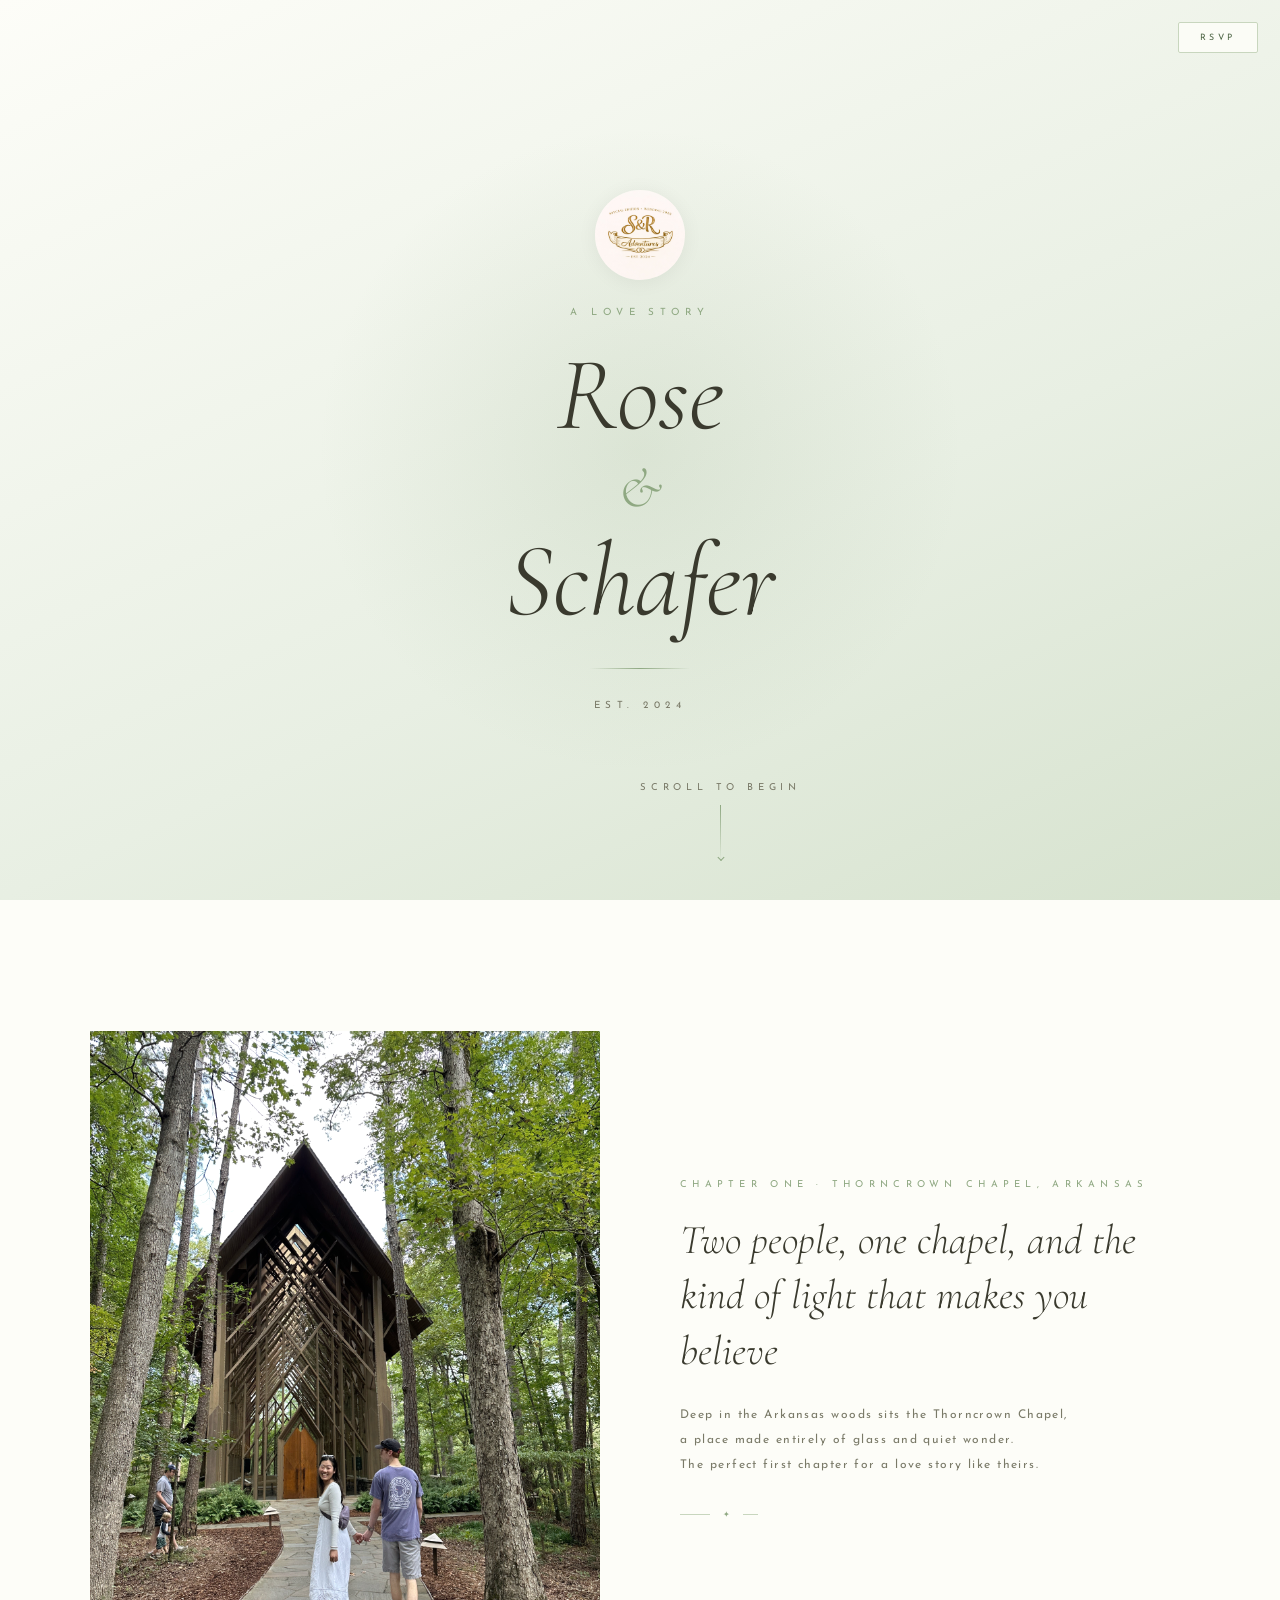
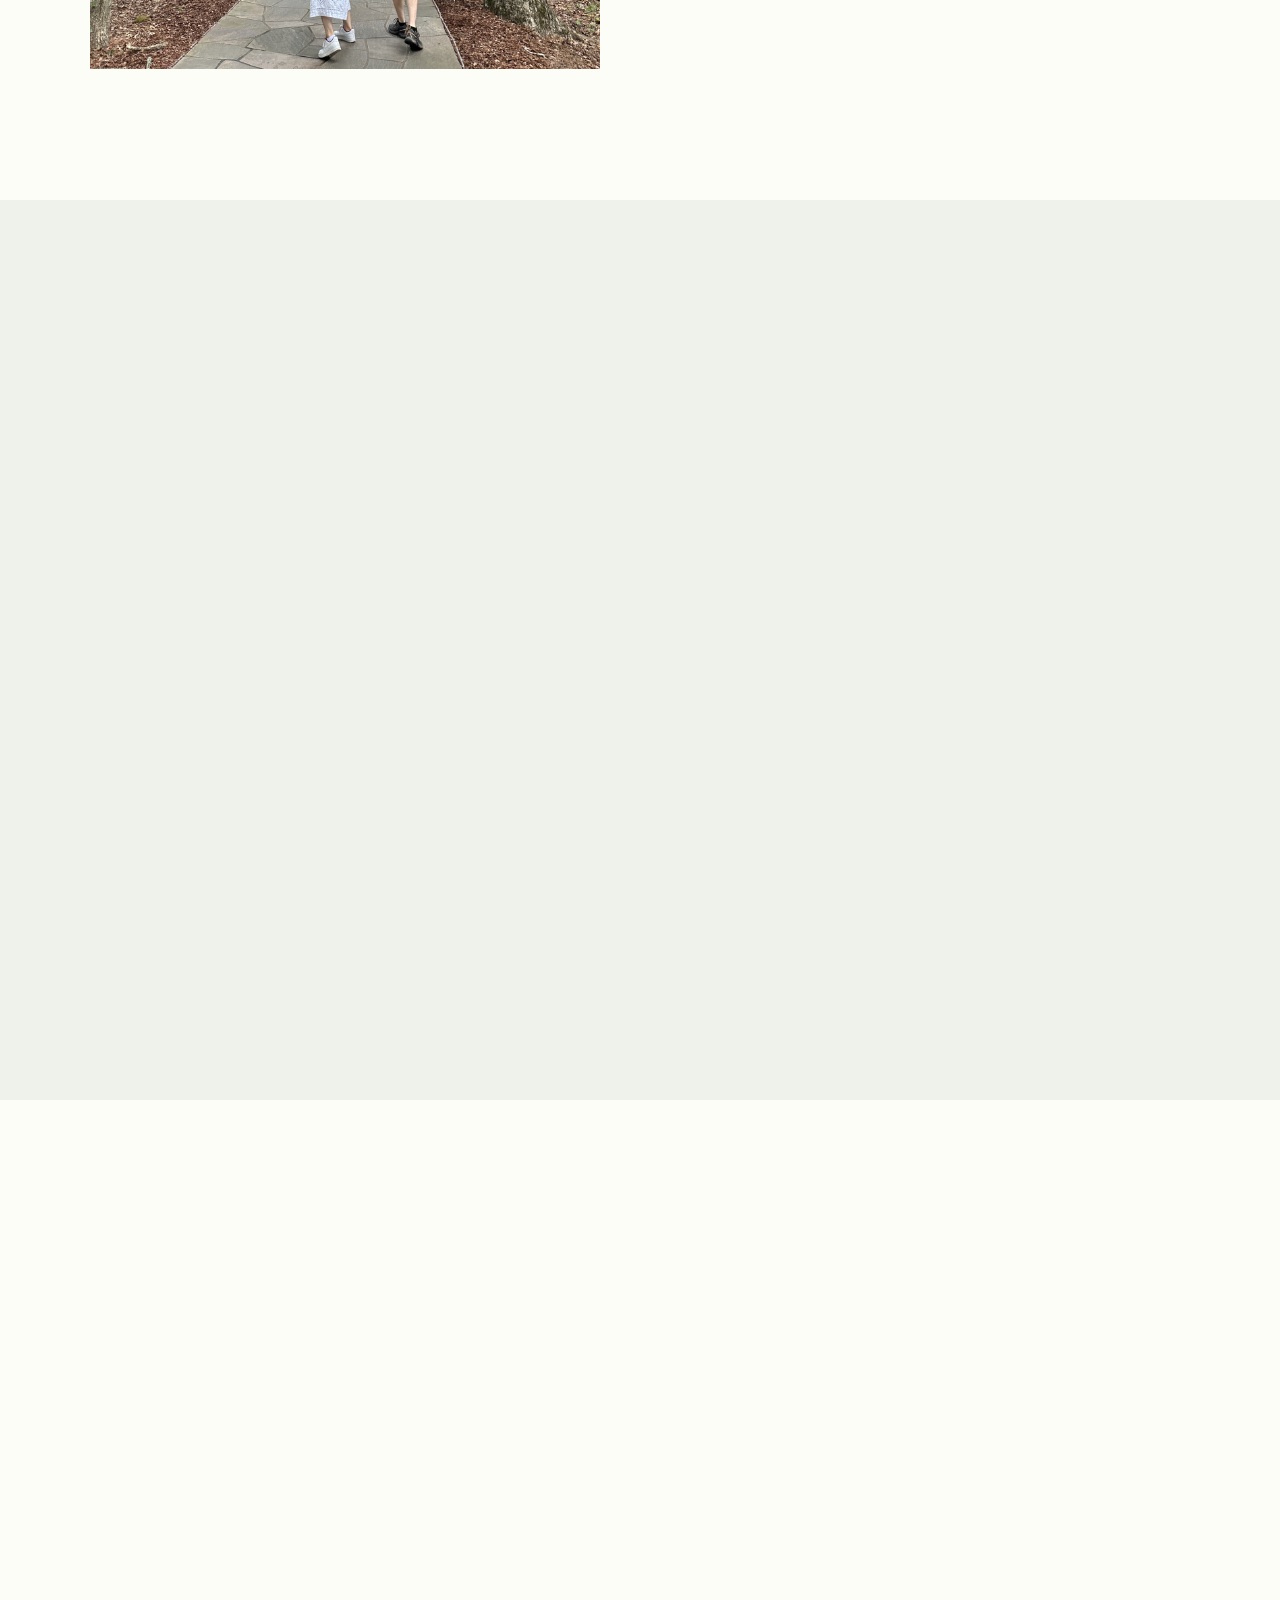
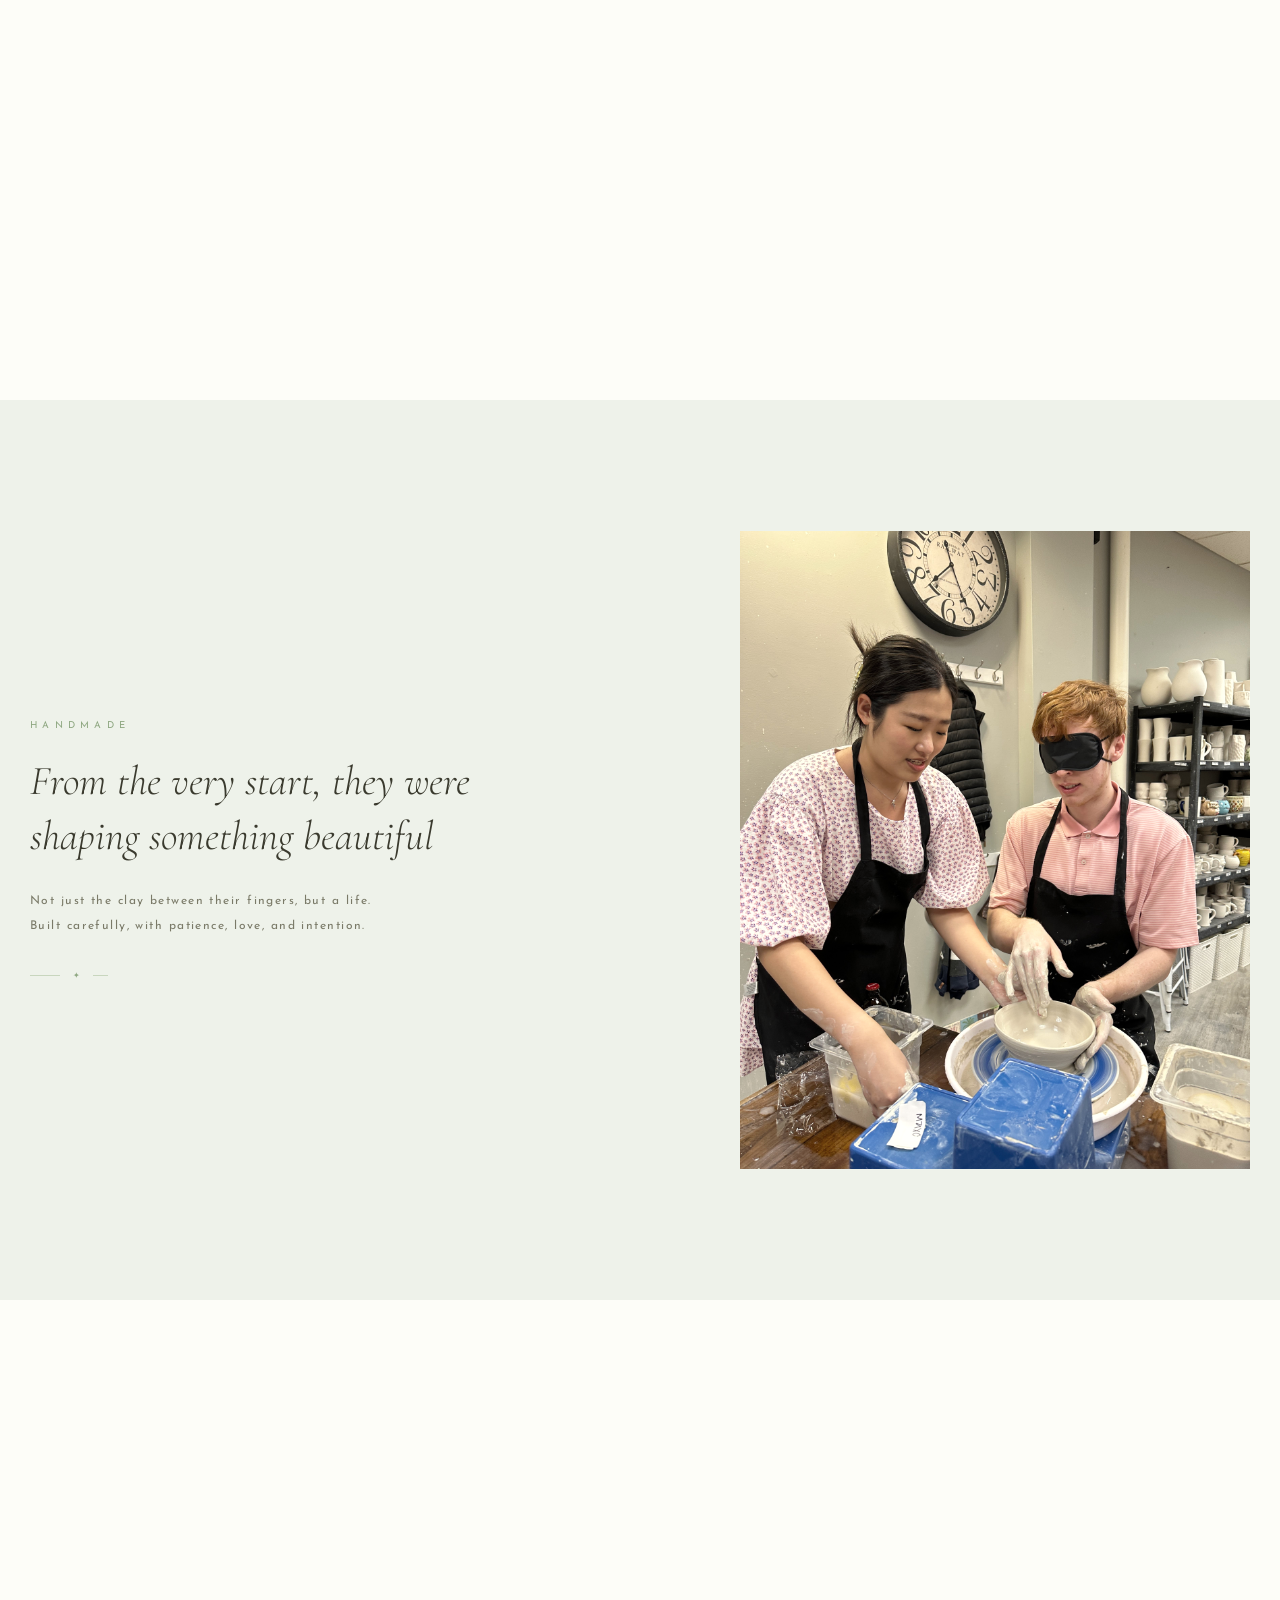
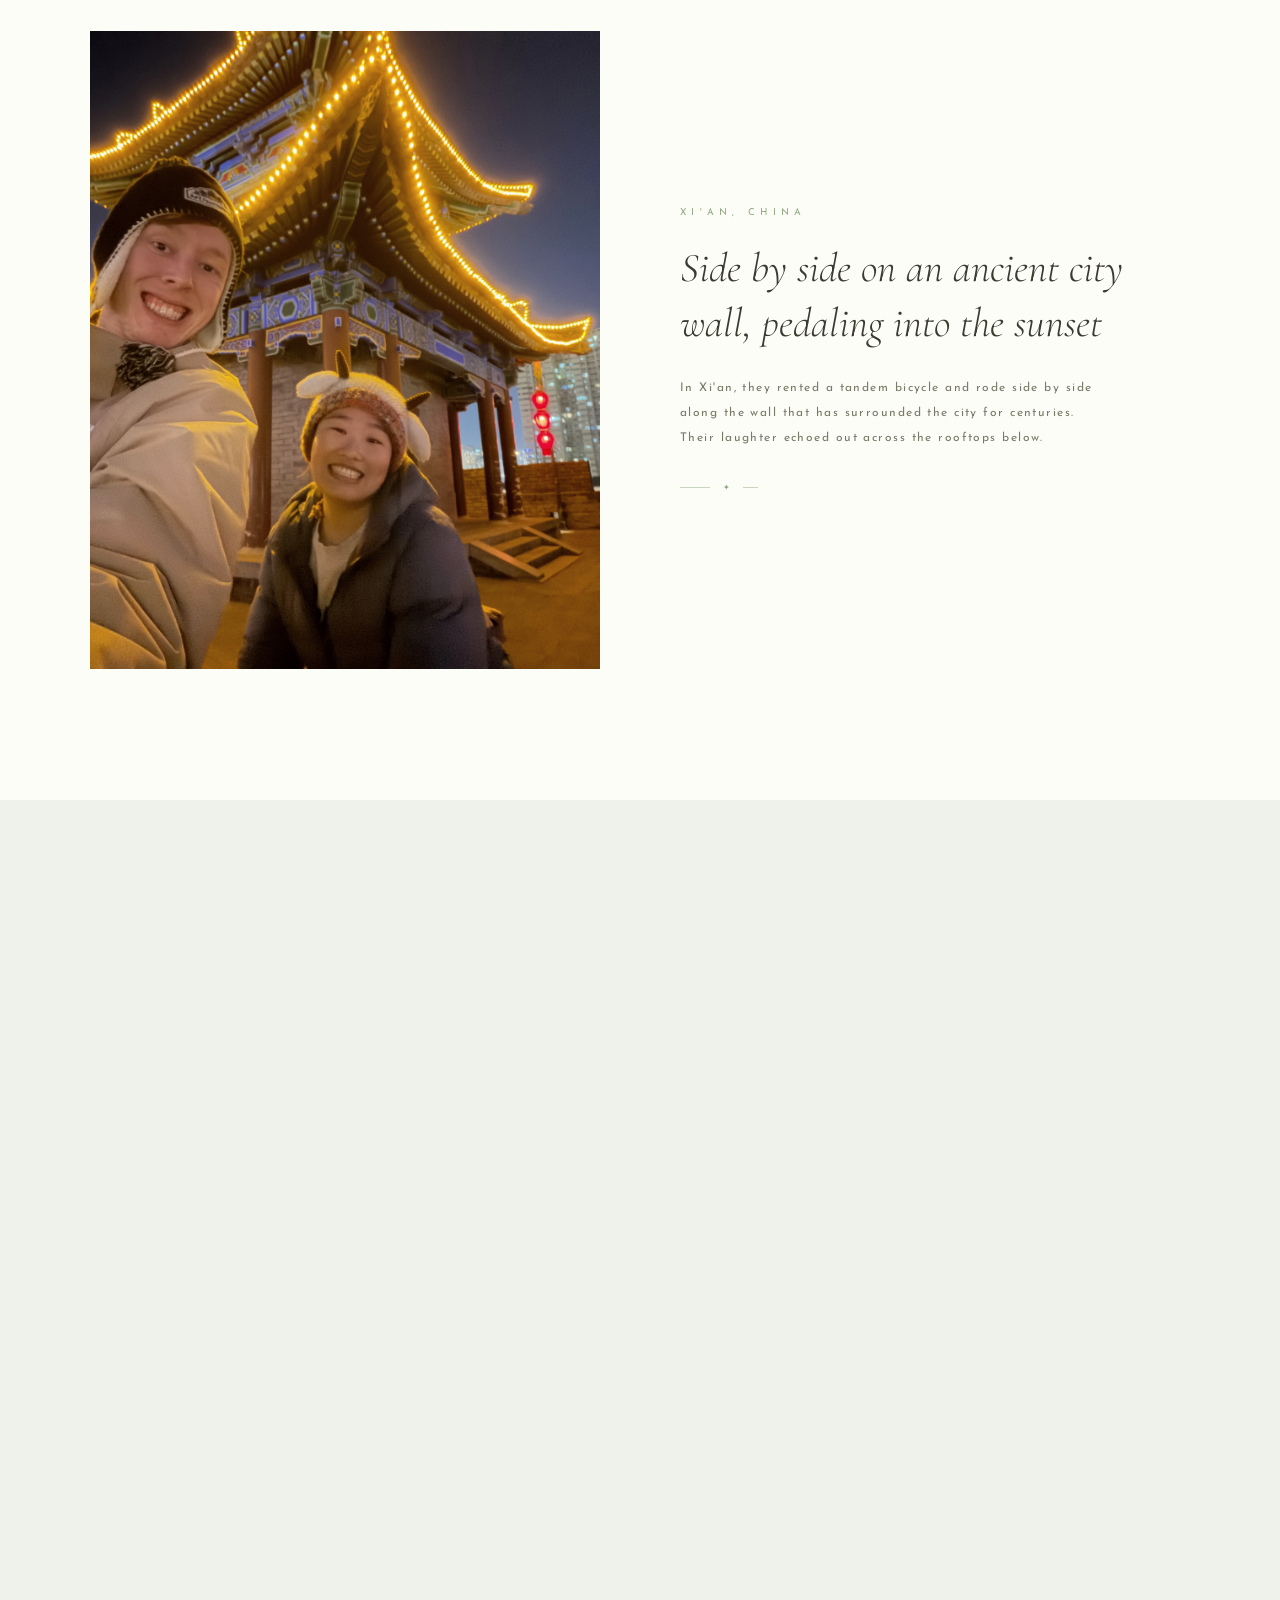
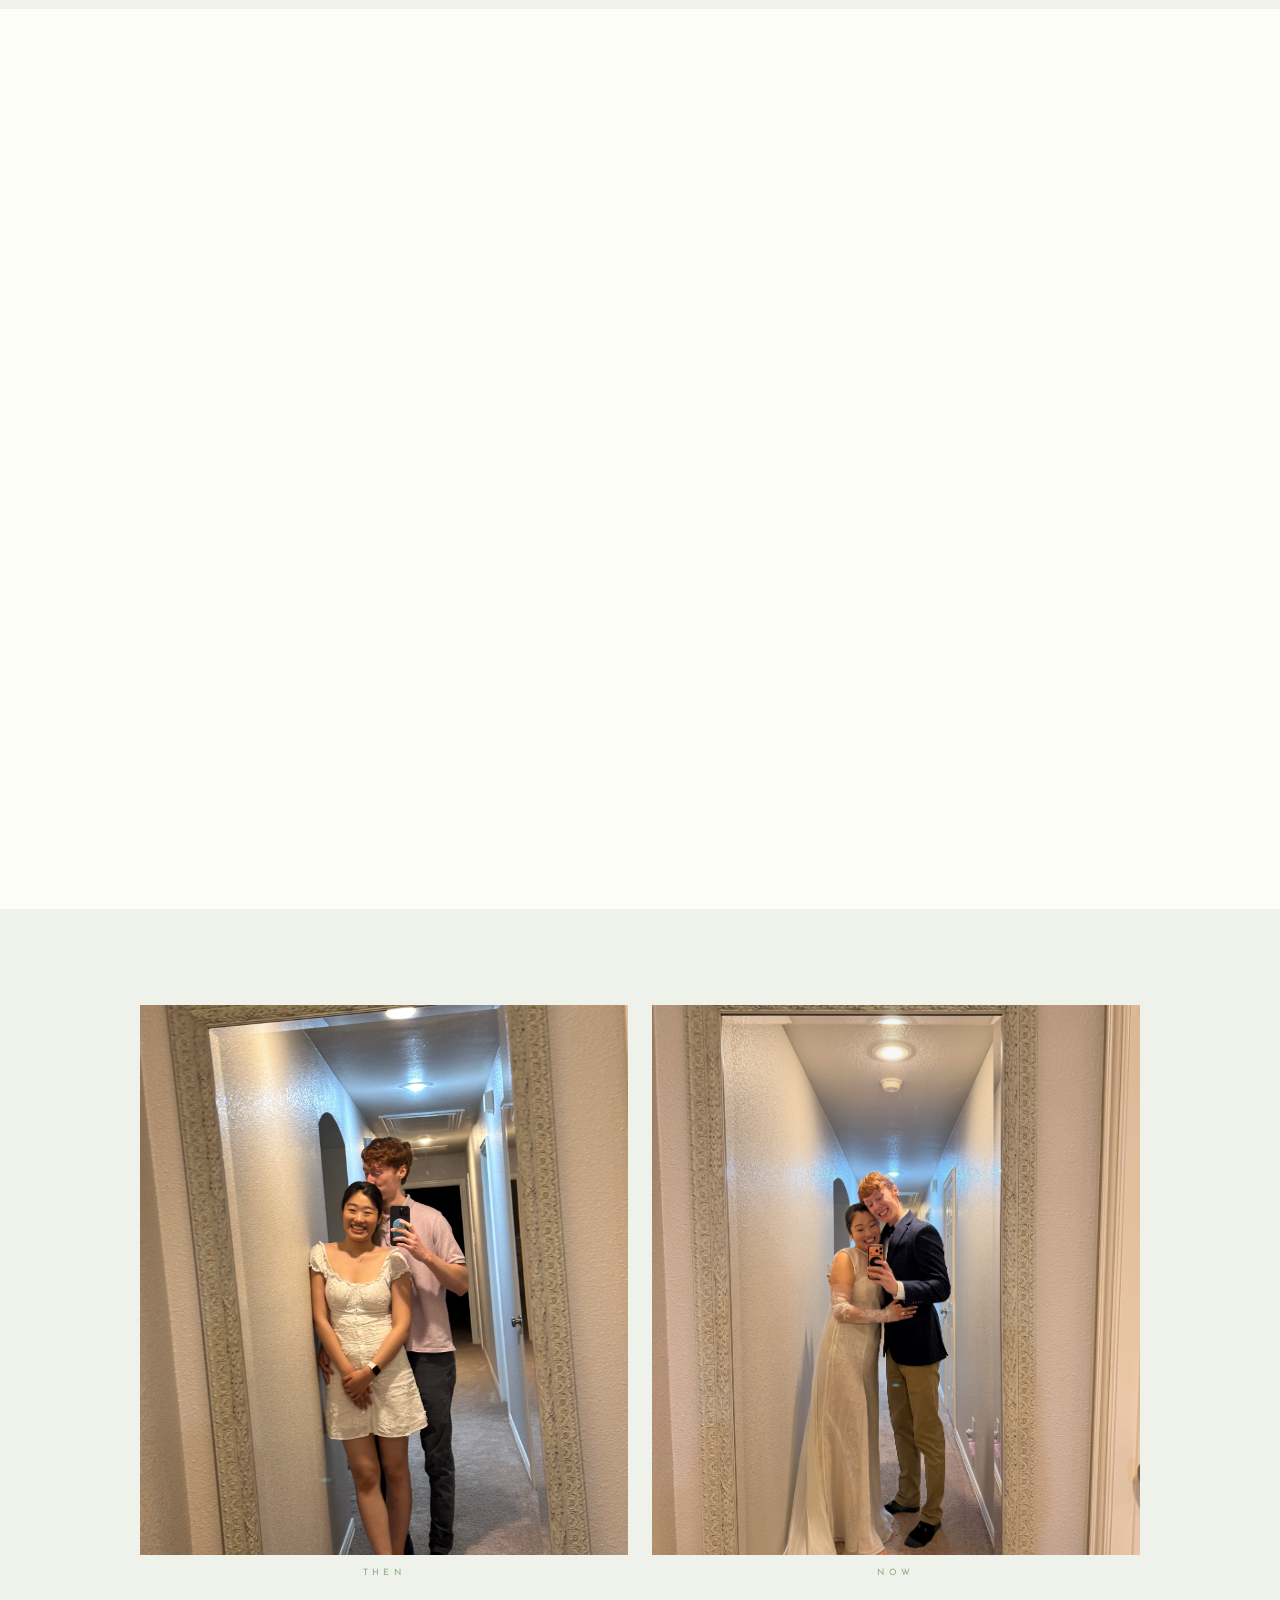
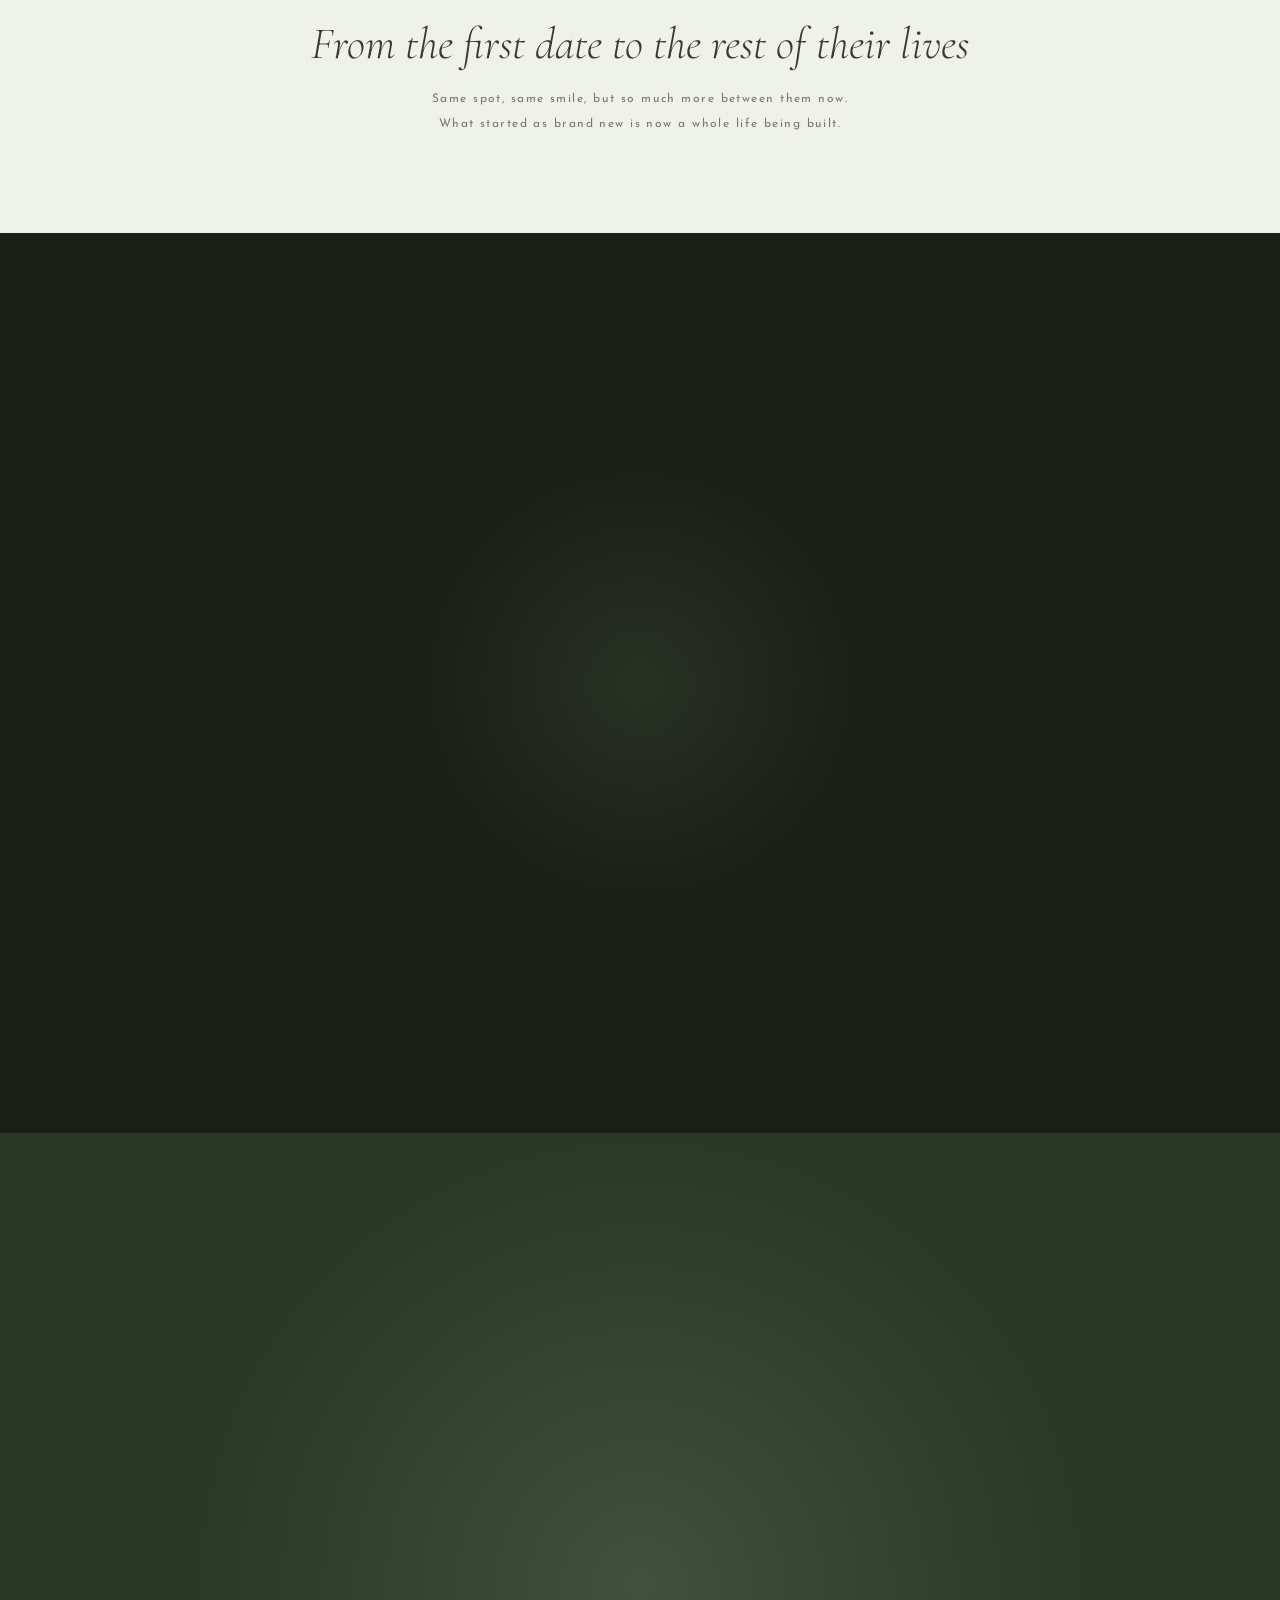
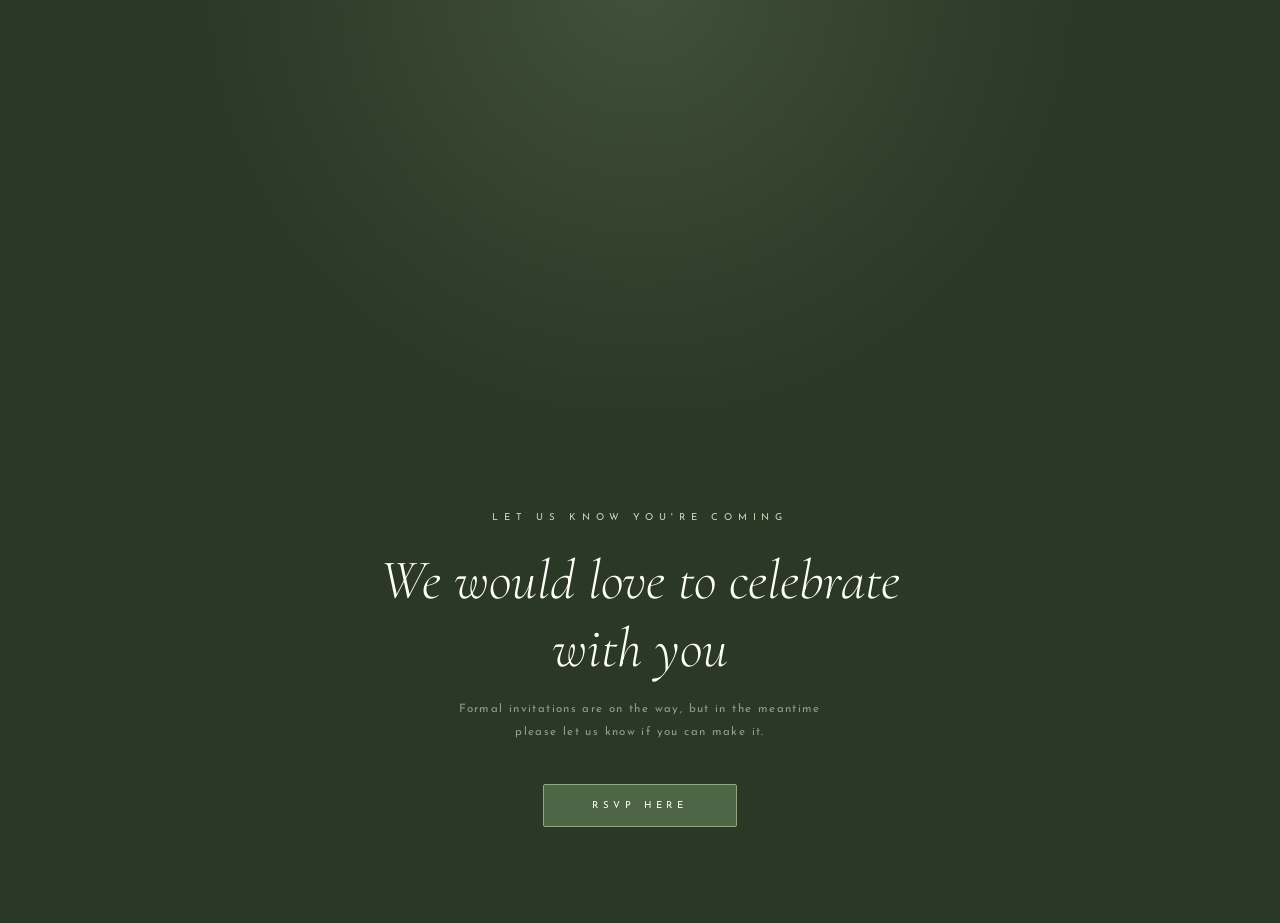
==== commit 98cbe6e2: "Update index.html" ====
--- a/index.html
+++ b/index.html
@@ -1074,11 +1074,11 @@
   <section class="story-section bg-white">
     <div class="story-inner">
       <div class="photo-frame">
-        <img src="images/arkansas.JPG" alt="Thorncrown Chapel, Arkansas" loading="lazy">
+        <img src="images/arkansas.JPG" alt="Thorncrown Chapel, Arkansas" loading="lazy" style="object-position: center bottom;">
       </div>
       <div class="story-text">
         <p class="chapter-label">Chapter One · Thorncrown Chapel, Arkansas</p>
-        <h2 class="story-message">Two people, one chapel, and the kind of light that makes you believe in forever</h2>
+        <h2 class="story-message">Two people, one chapel, and the kind of light that makes you believe</h2>
         <p class="story-detail">Deep in the Arkansas woods sits the Thorncrown Chapel,<br>a place made entirely of glass and quiet wonder.<br>The perfect first chapter for a love story like theirs.</p>
         <div class="story-ornament"><span>✦</span></div>
       </div>
@@ -1149,12 +1149,12 @@
   <section class="story-section bg-pale reverse">
     <div class="story-inner">
       <div class="photo-frame">
-        <img src="images/GreatWall.jpeg" alt="The Great Wall of China" loading="lazy">
+        <img src="images/GreatWall.jpeg" alt="The Great Wall of China" loading="lazy" style="object-position: center top;">
       </div>
       <div class="story-text">
         <p class="chapter-label">The Great Wall of China</p>
         <h2 class="story-message">On top of the world, just the two of them</h2>
-        <p class="story-detail">They hiked the Great Wall with Rose's parents,<br>but slipped away near the start to find a quiet stretch of their own.<br>Just them, the ancient stones, and a view that stretched to forever.</p>
+        <p class="story-detail">They hiked the Great Wall with Rose's parents,<br>but slipped away near the start to find a quiet stretch of their own.<br>Just them, the ancient stones, and a view that went on and on.</p>
         <div class="story-ornament"><span>✦</span></div>
       </div>
     </div>
@@ -1168,7 +1168,7 @@
       </div>
       <div class="story-text">
         <p class="chapter-label">Xi'an, China</p>
-        <h2 class="story-message">Side by side on an ancient city wall, pedaling into forever</h2>
+        <h2 class="story-message">Side by side on an ancient city wall, pedaling into the sunset</h2>
         <p class="story-detail">In Xi'an, they rented a tandem bicycle and rode side by side<br>along the wall that has surrounded the city for centuries.<br>Their laughter echoed out across the rooftops below.</p>
         <div class="story-ornament"><span>✦</span></div>
       </div>
@@ -1216,10 +1216,10 @@
   <section class="story-section bg-white">
     <div class="story-inner">
       <div class="photo-frame">
-        <img src="images/marriagepic1.jpeg" alt="Together forever" loading="lazy">
+        <img src="images/marriagepic1.jpeg" alt="The wedding" loading="lazy">
       </div>
       <div class="story-text">
-        <p class="chapter-label">Forever Begins</p>
+        <p class="chapter-label">The Beginning of Everything</p>
         <h2 class="story-message">Two hearts, one beautiful life ahead</h2>
         <p class="story-detail">Every chapter, every adventure, every quiet moment<br>was leading them right here.</p>
         <div class="story-ornament"><span>✦</span></div>
@@ -1241,7 +1241,7 @@
         </div>
       </div>
       <div class="then-now-text">
-        <h2 class="then-now-message">From the first date to forever</h2>
+        <h2 class="then-now-message">From the first date to the rest of their lives</h2>
         <p class="then-now-detail">Same spot, same smile, but so much more between them now.<br>What started as brand new is now a whole life being built.</p>
       </div>
     </div>
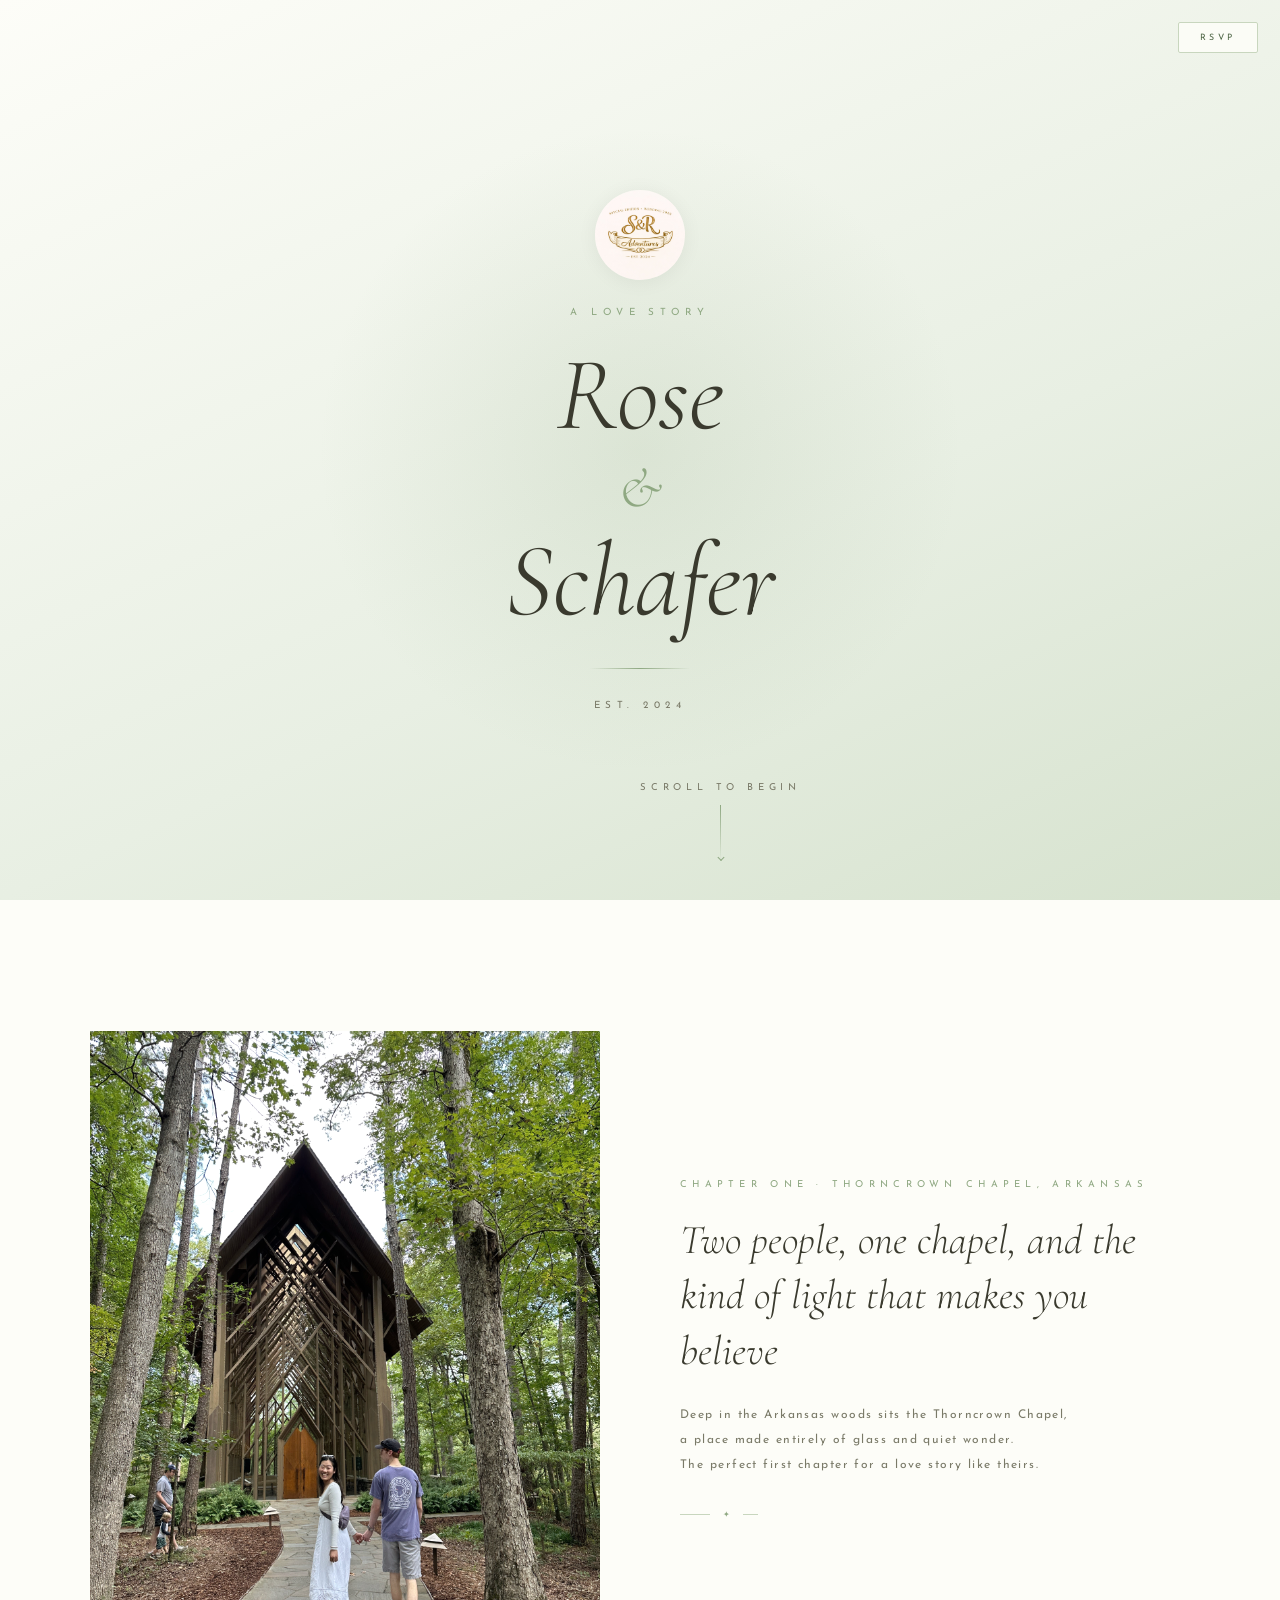
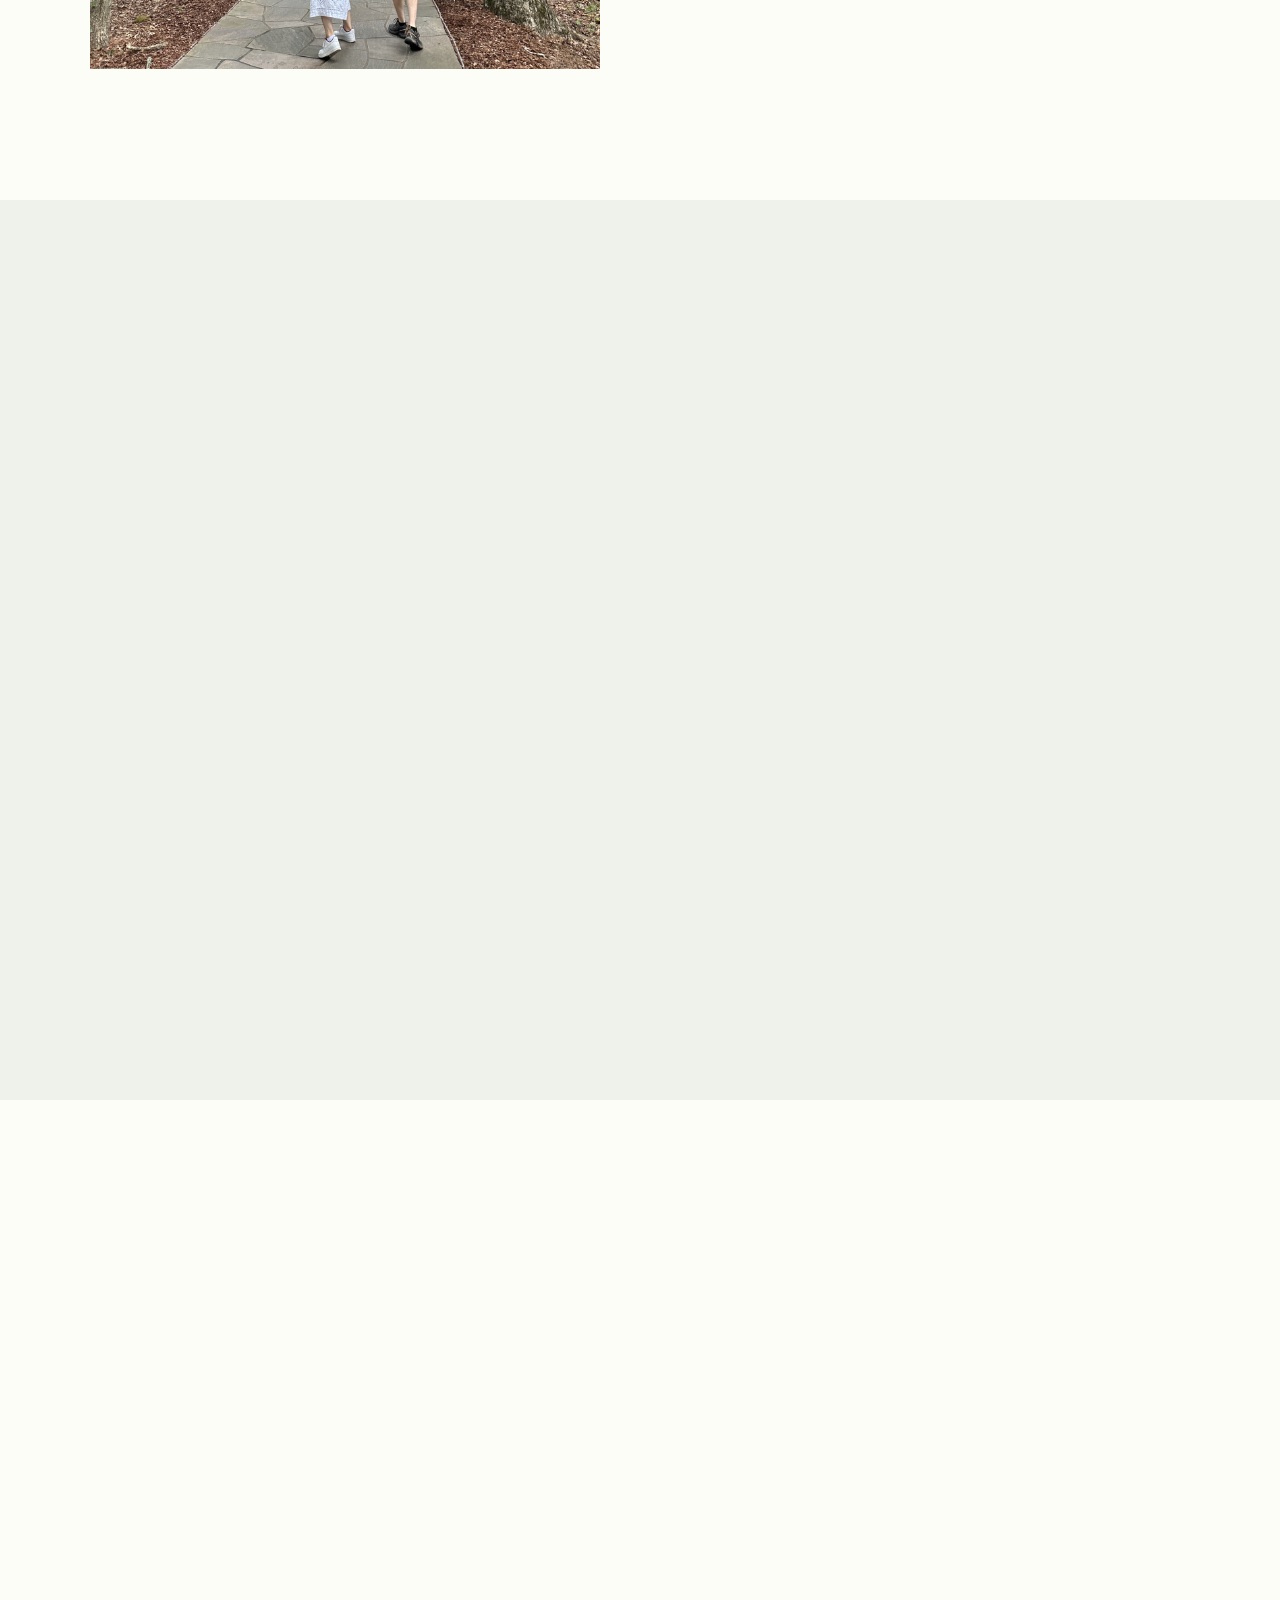
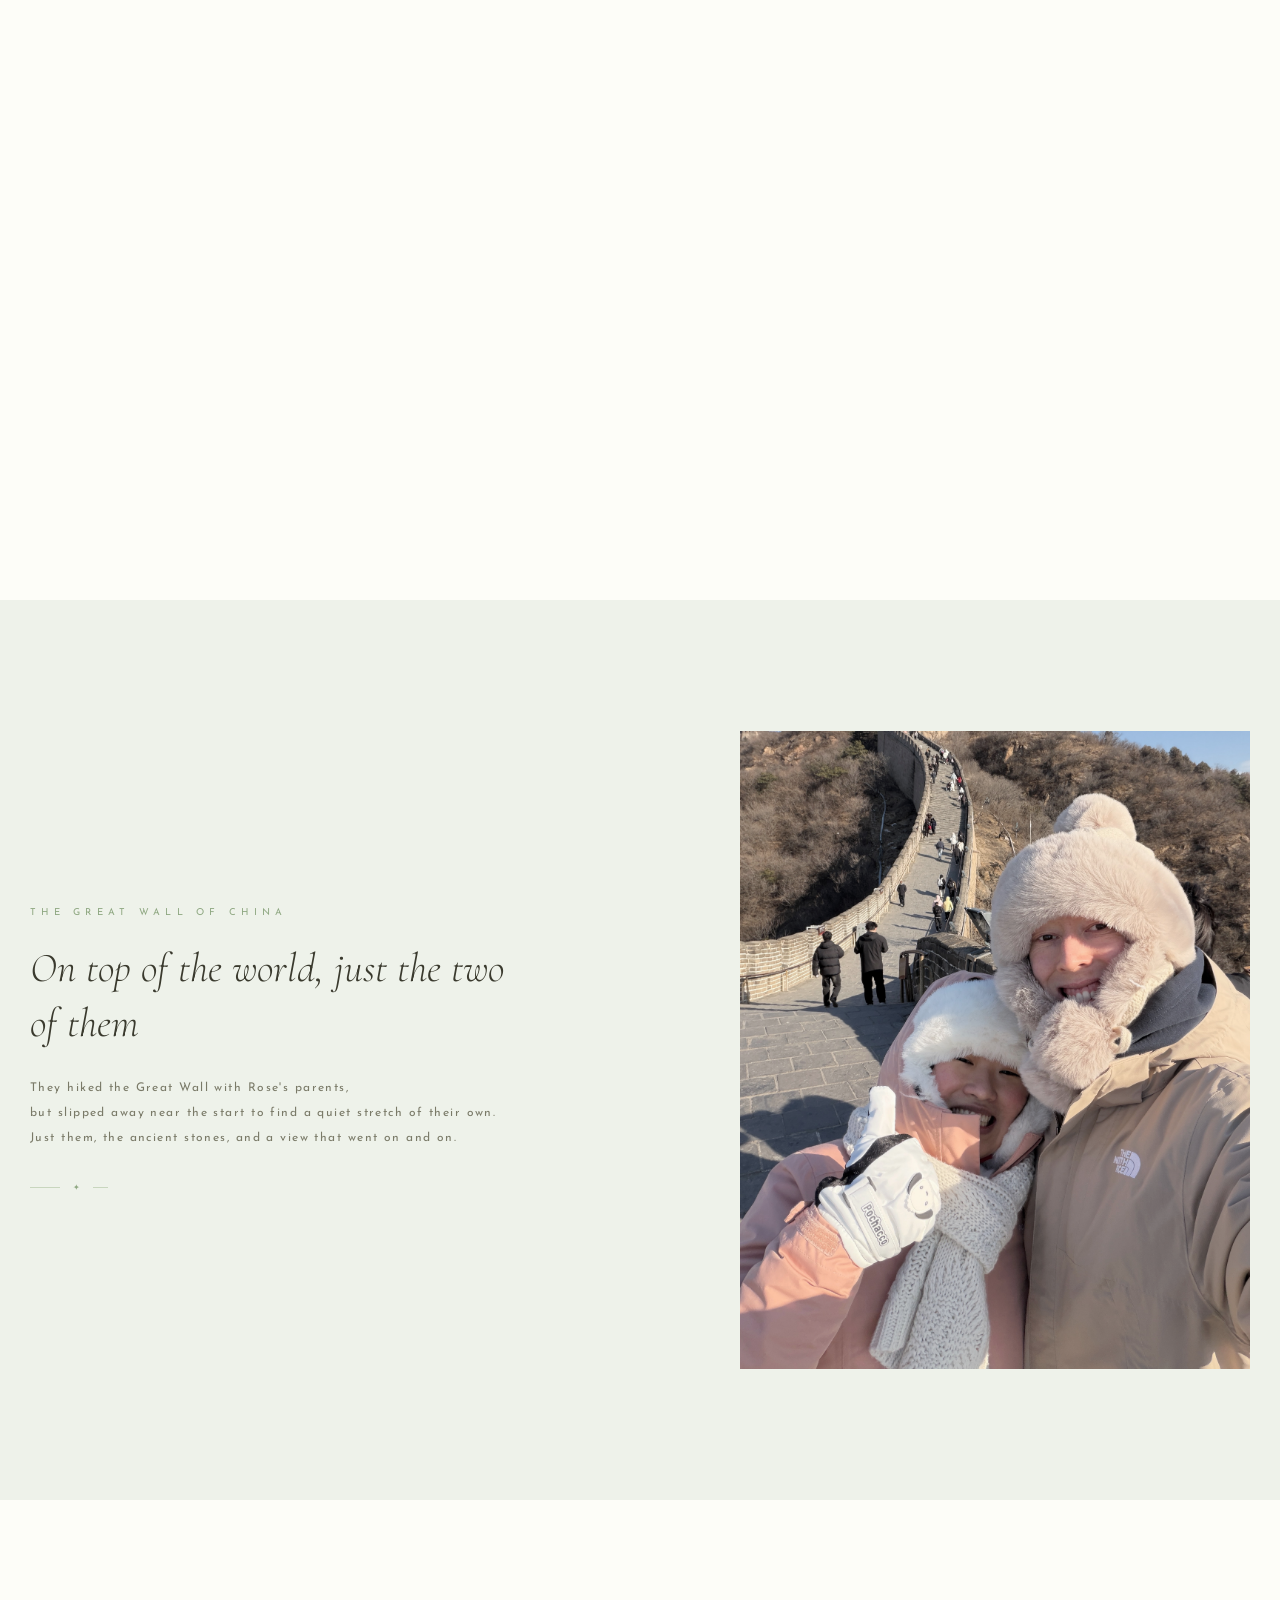
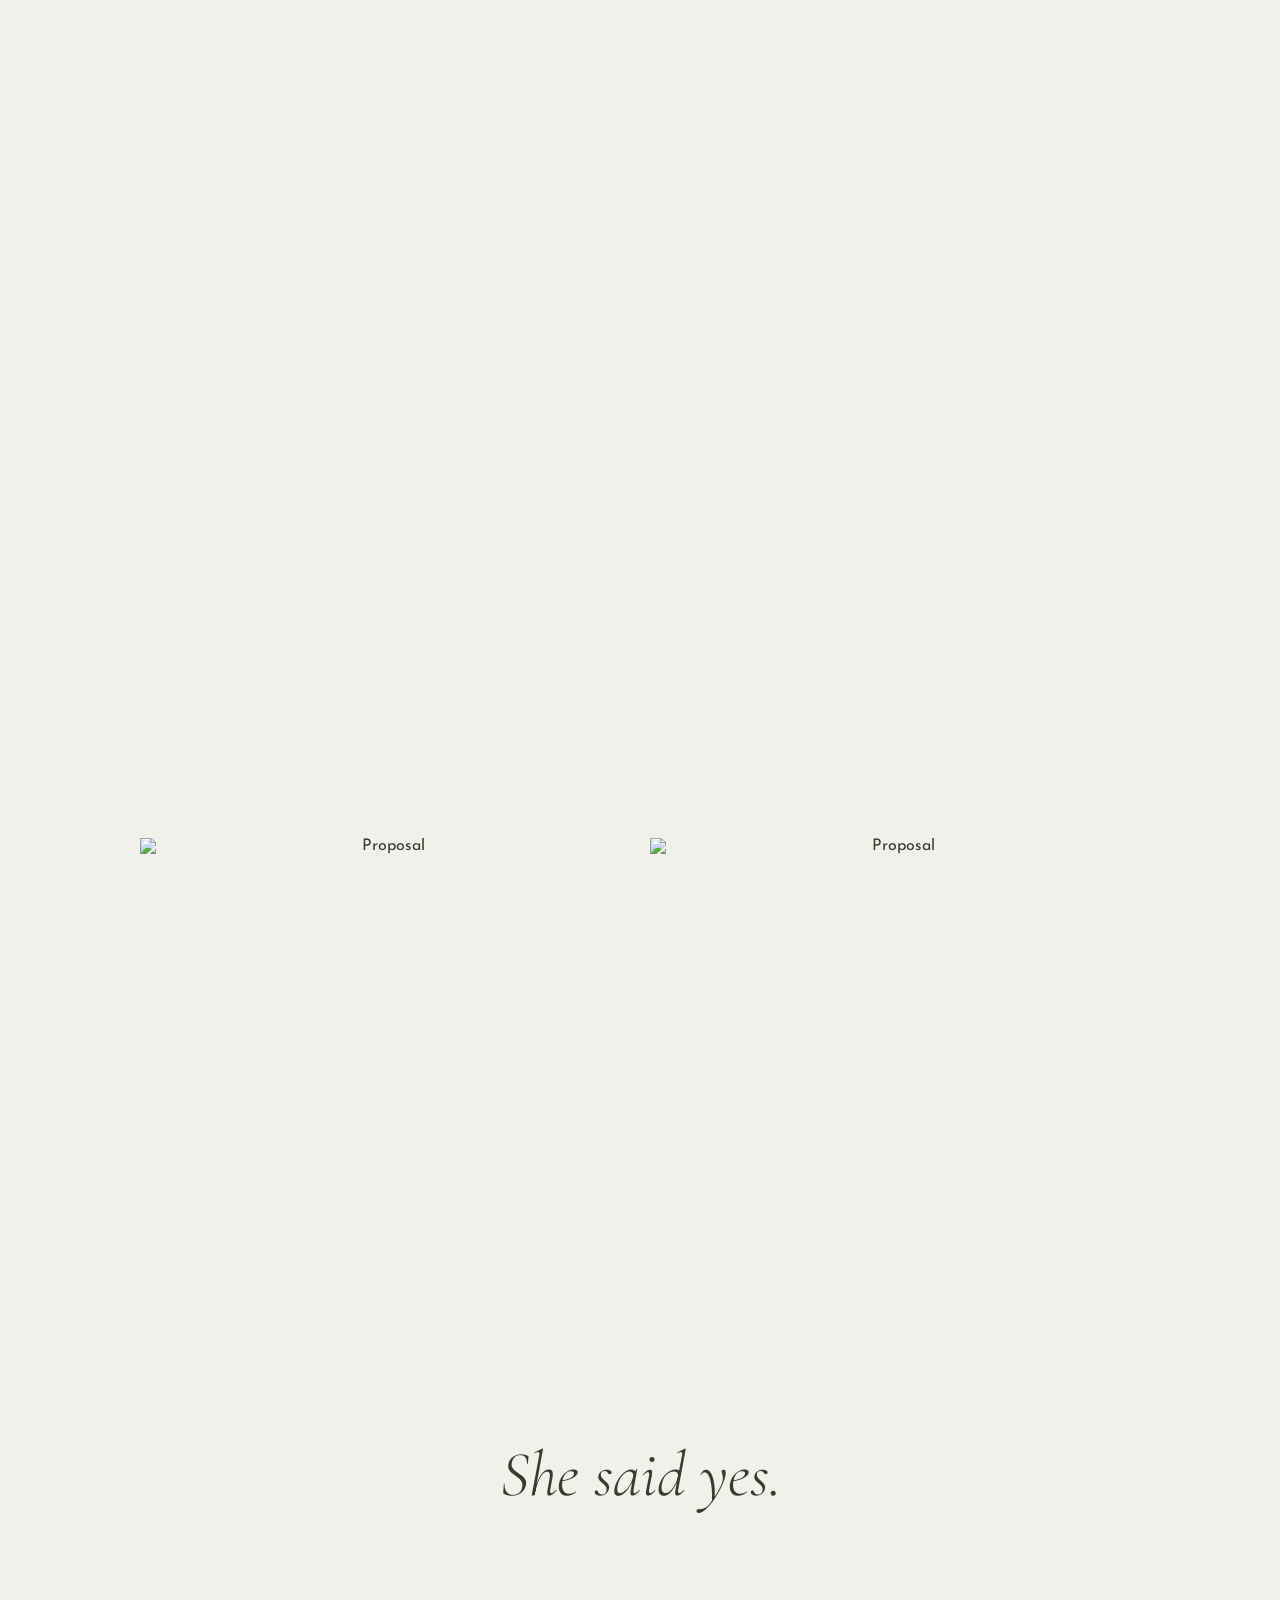
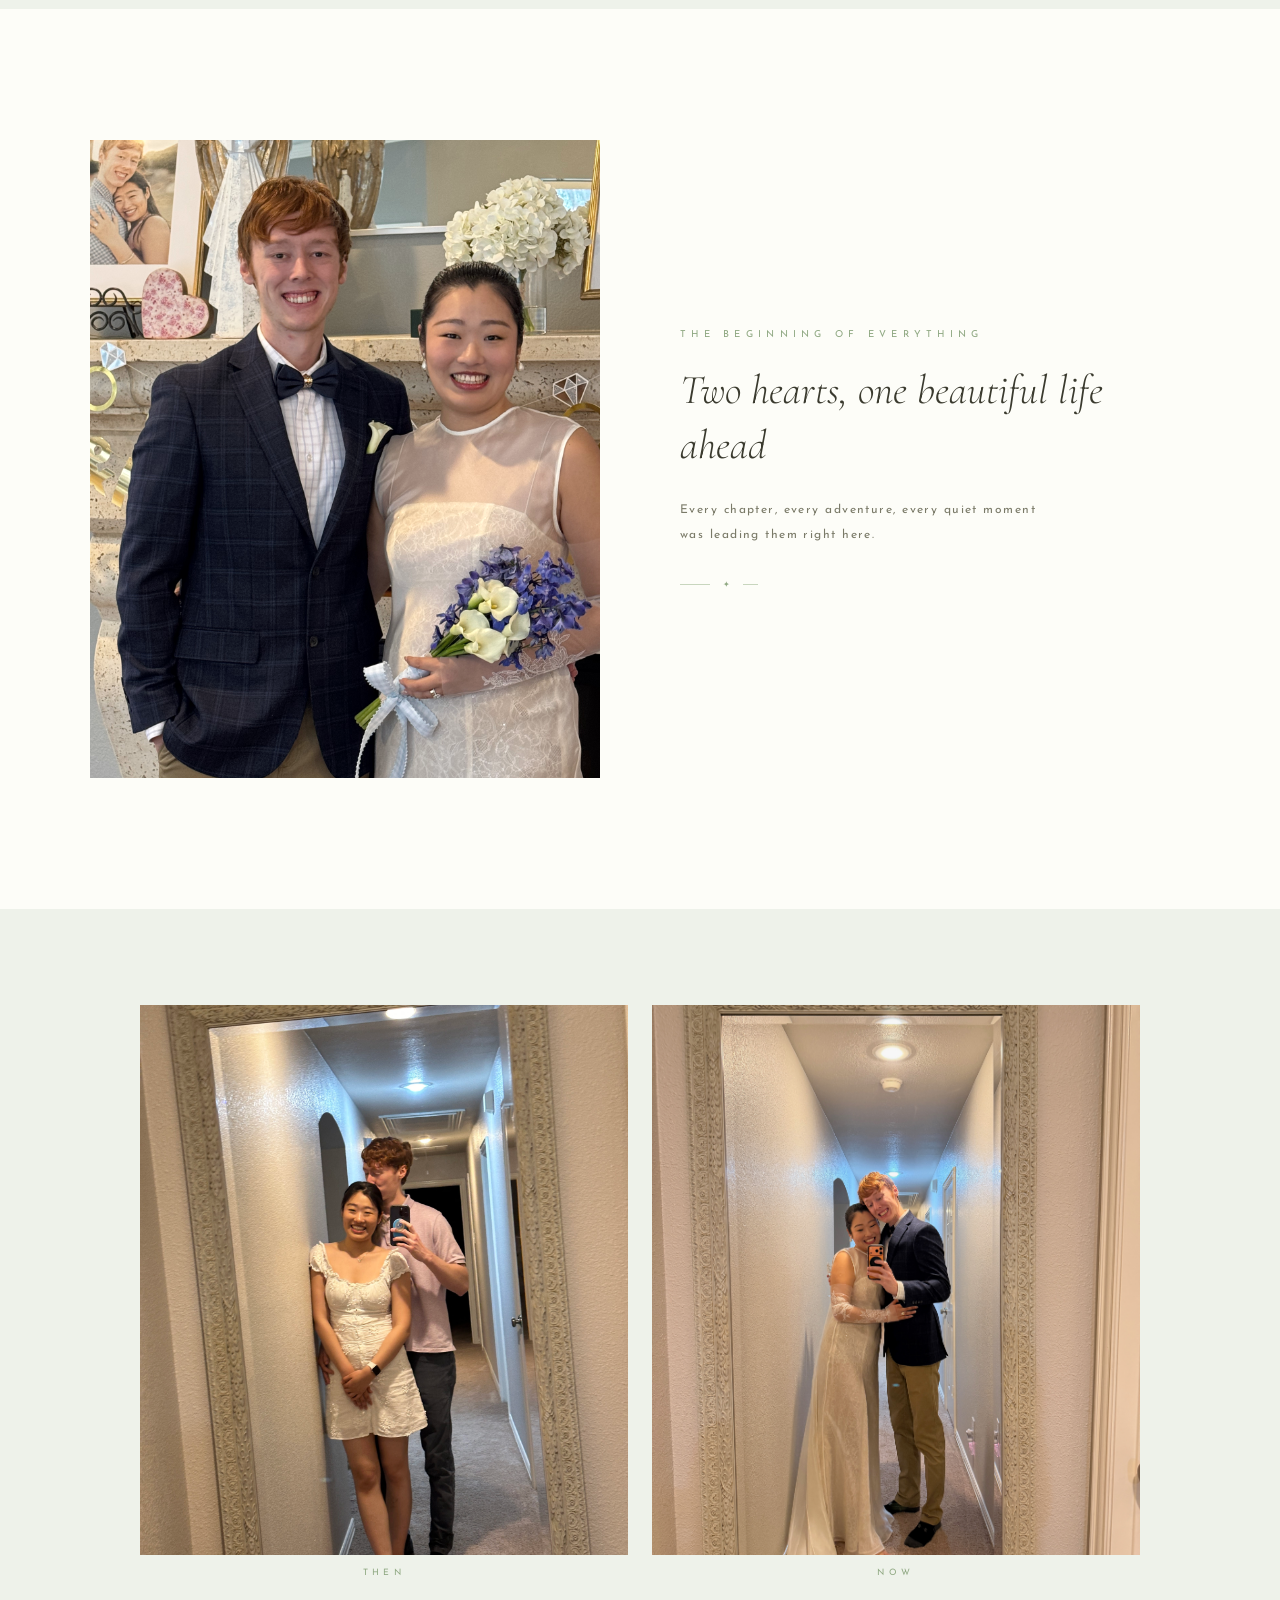
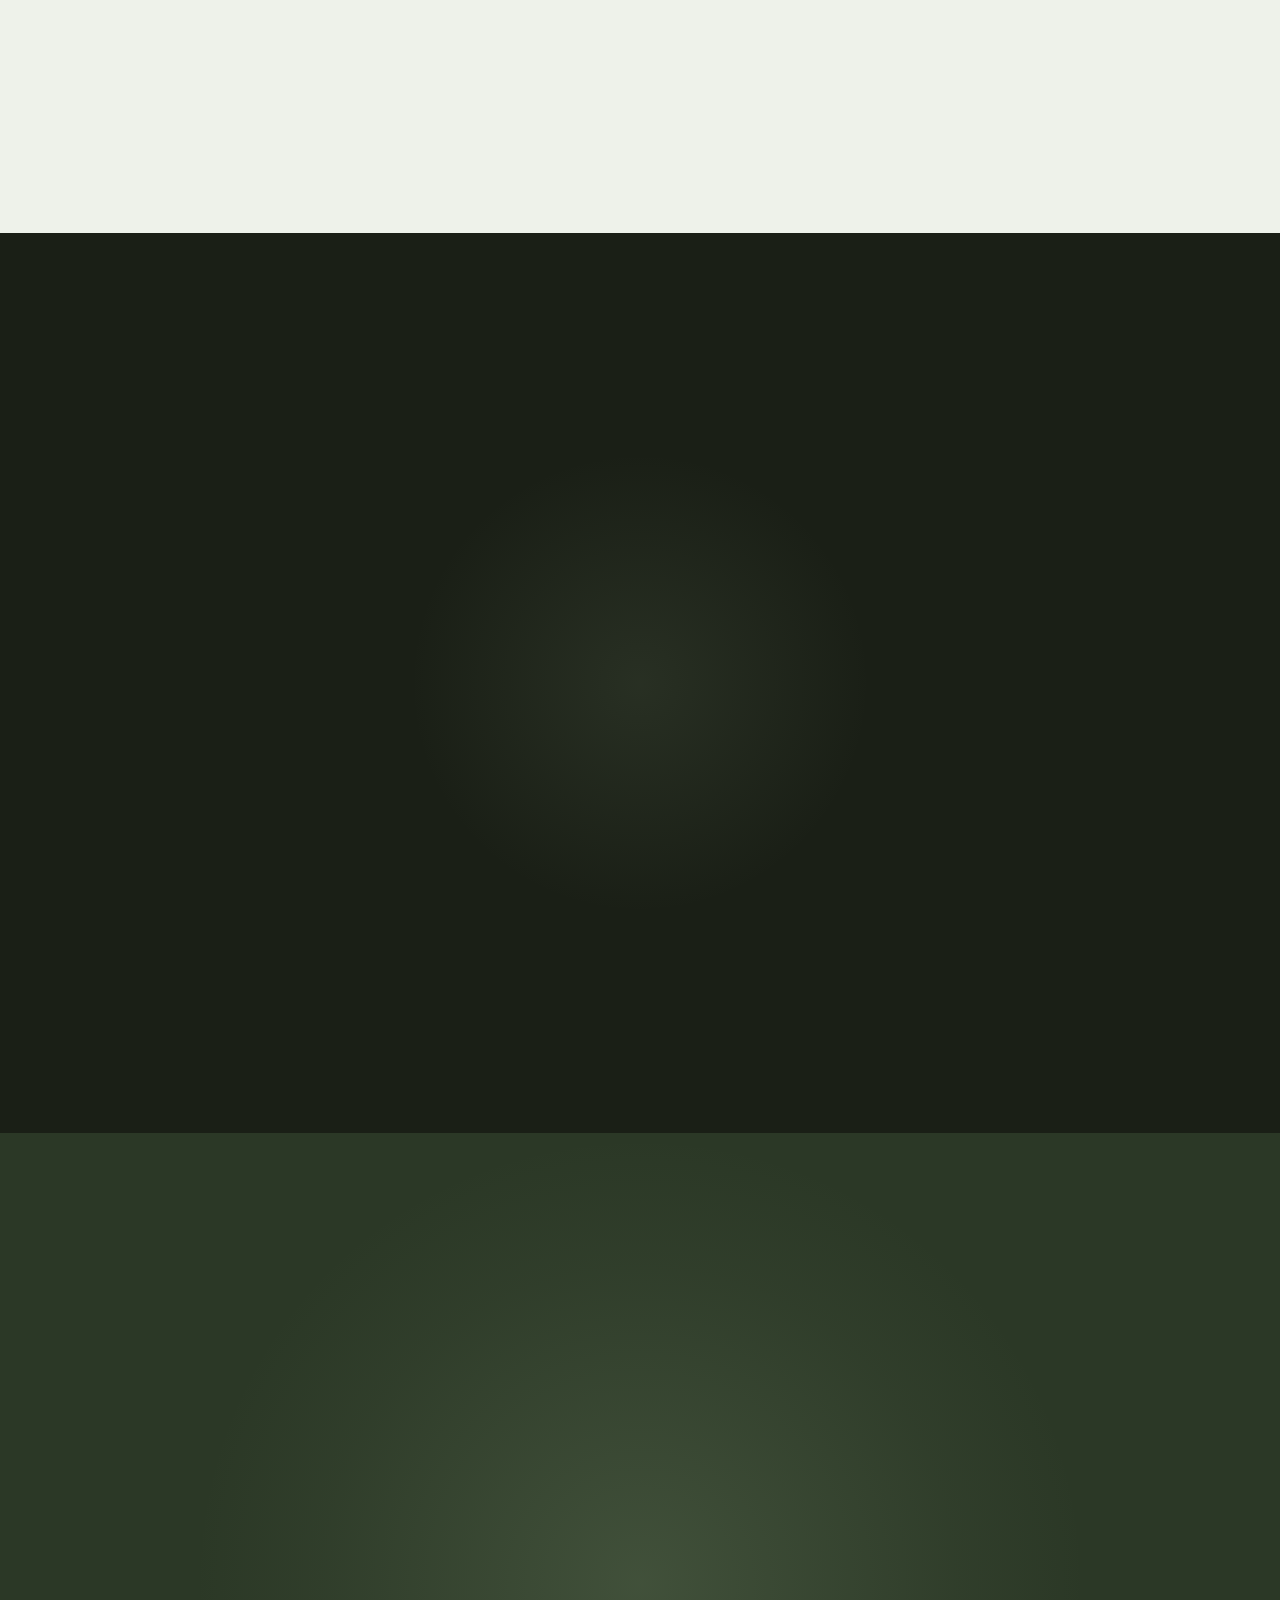
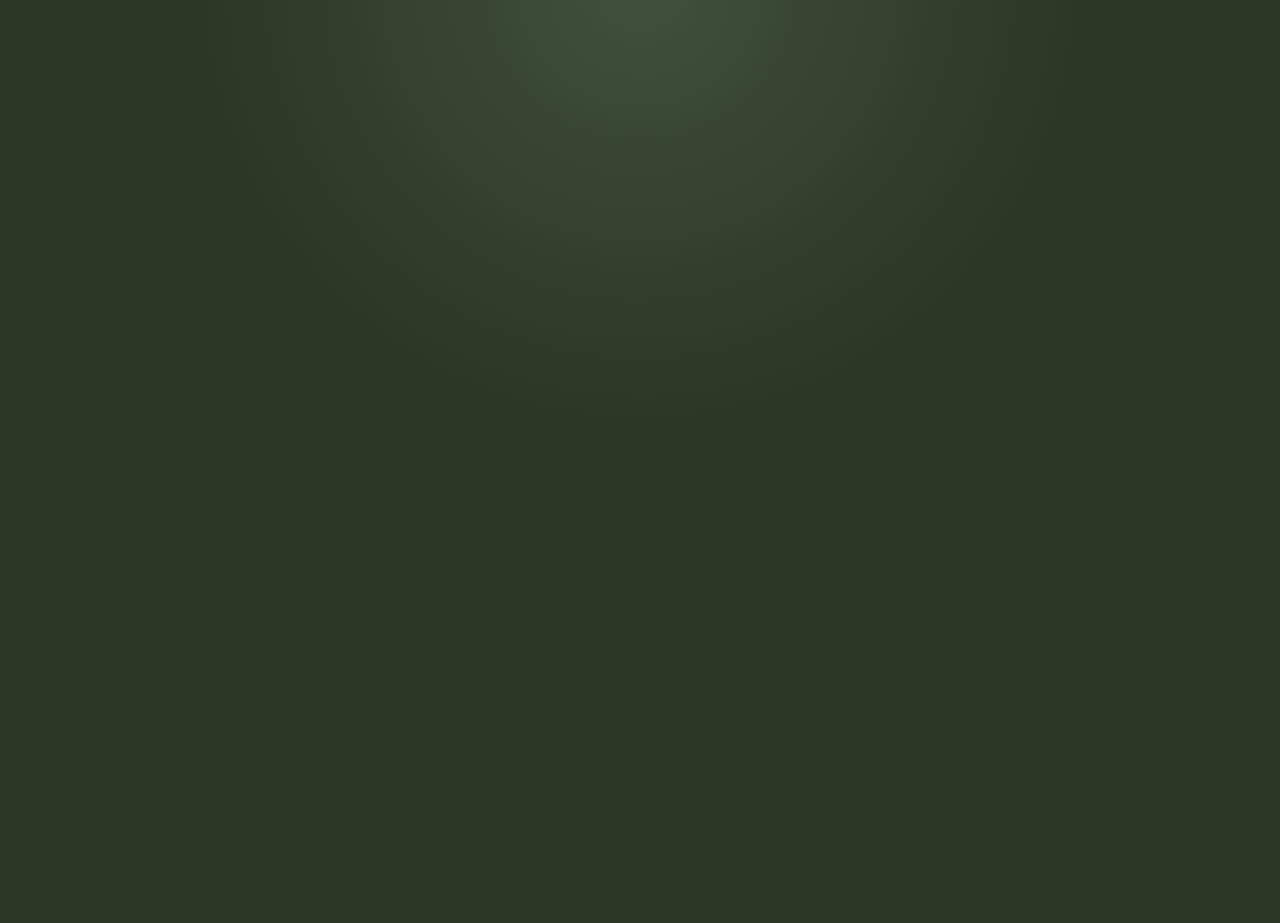
==== commit 015426d6: "Update index.html" ====
--- a/index.html
+++ b/index.html
@@ -991,7 +991,6 @@
         aspect-ratio: auto;
         max-height: 60vh;
         width: 100%;
-        object-position: center top;
       }
 
       /* Proposal grid: keep 2-up, natural proportions */
@@ -1149,7 +1148,7 @@
   <section class="story-section bg-pale reverse">
     <div class="story-inner">
       <div class="photo-frame">
-        <img src="images/GreatWall.jpeg" alt="The Great Wall of China" loading="lazy" style="object-position: center top;">
+        <img src="images/GreatWall.jpeg" alt="The Great Wall of China" loading="lazy" style="object-position: center bottom;">
       </div>
       <div class="story-text">
         <p class="chapter-label">The Great Wall of China</p>
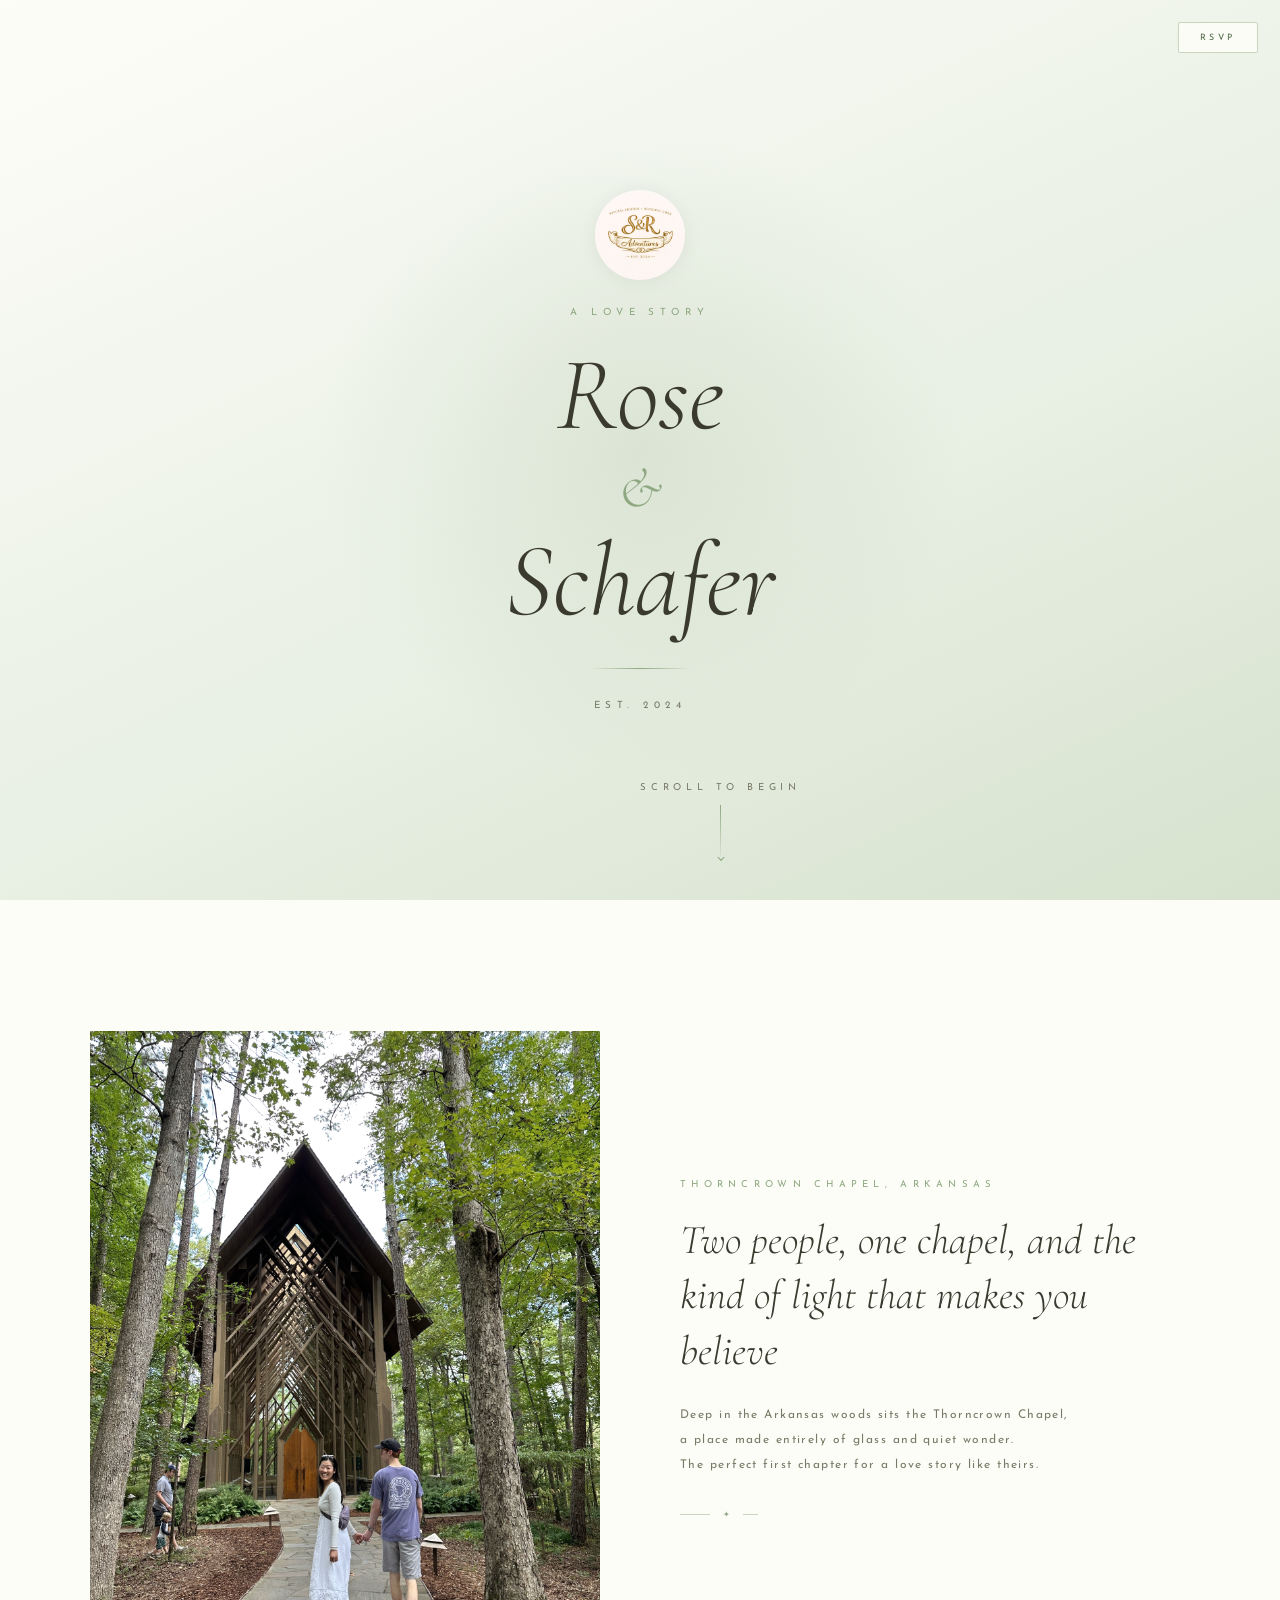
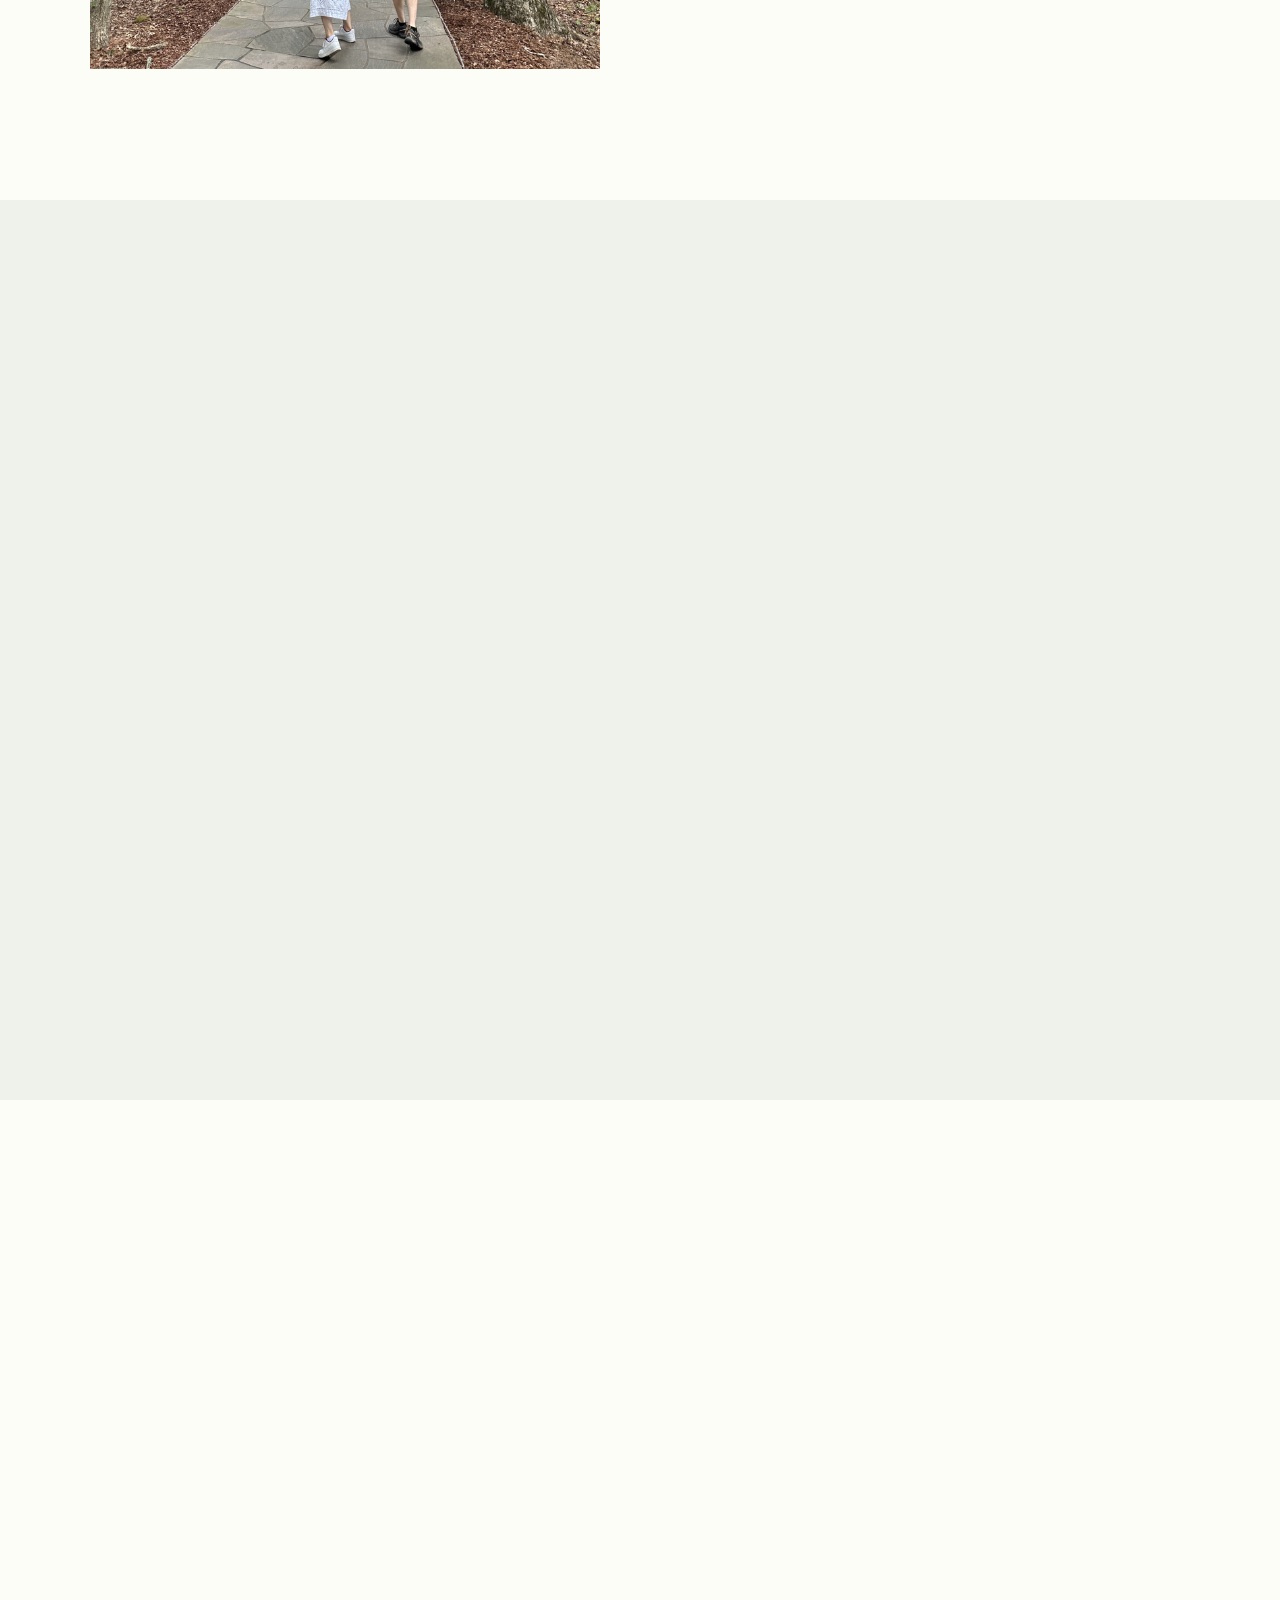
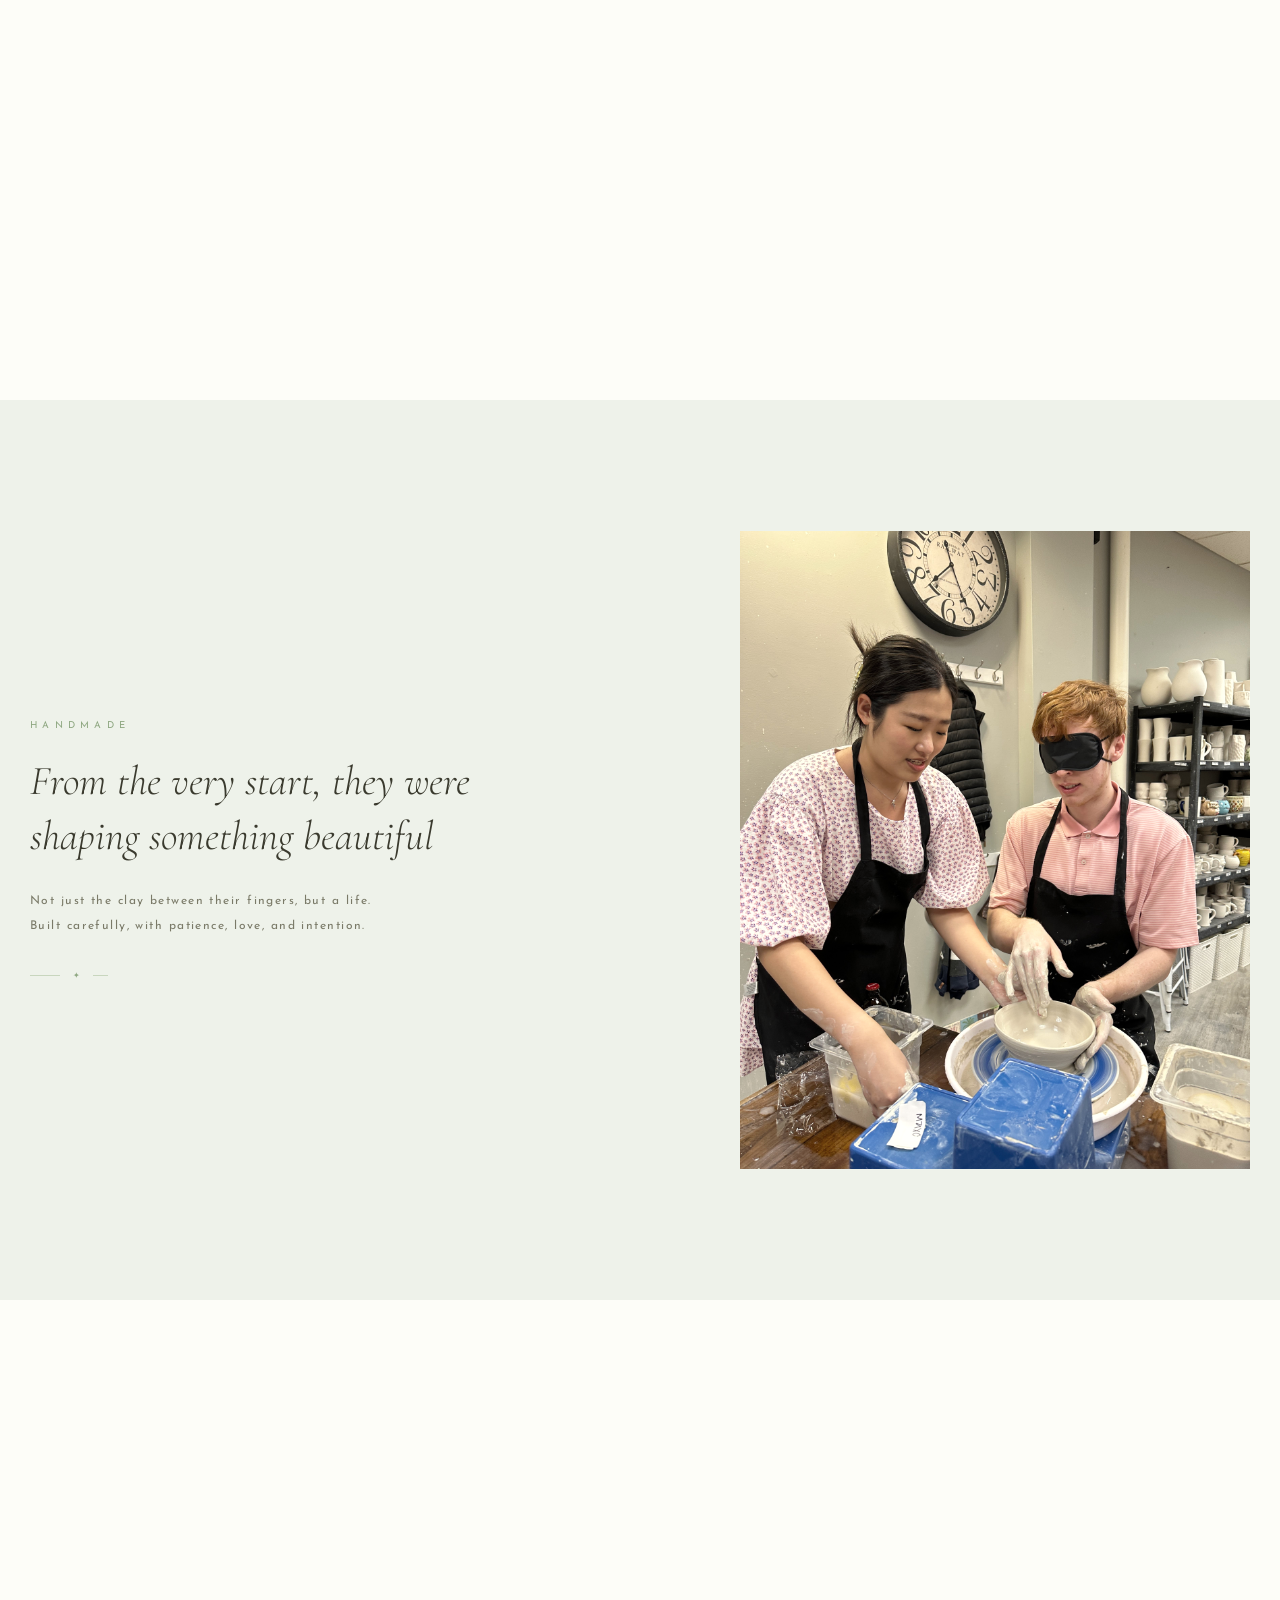
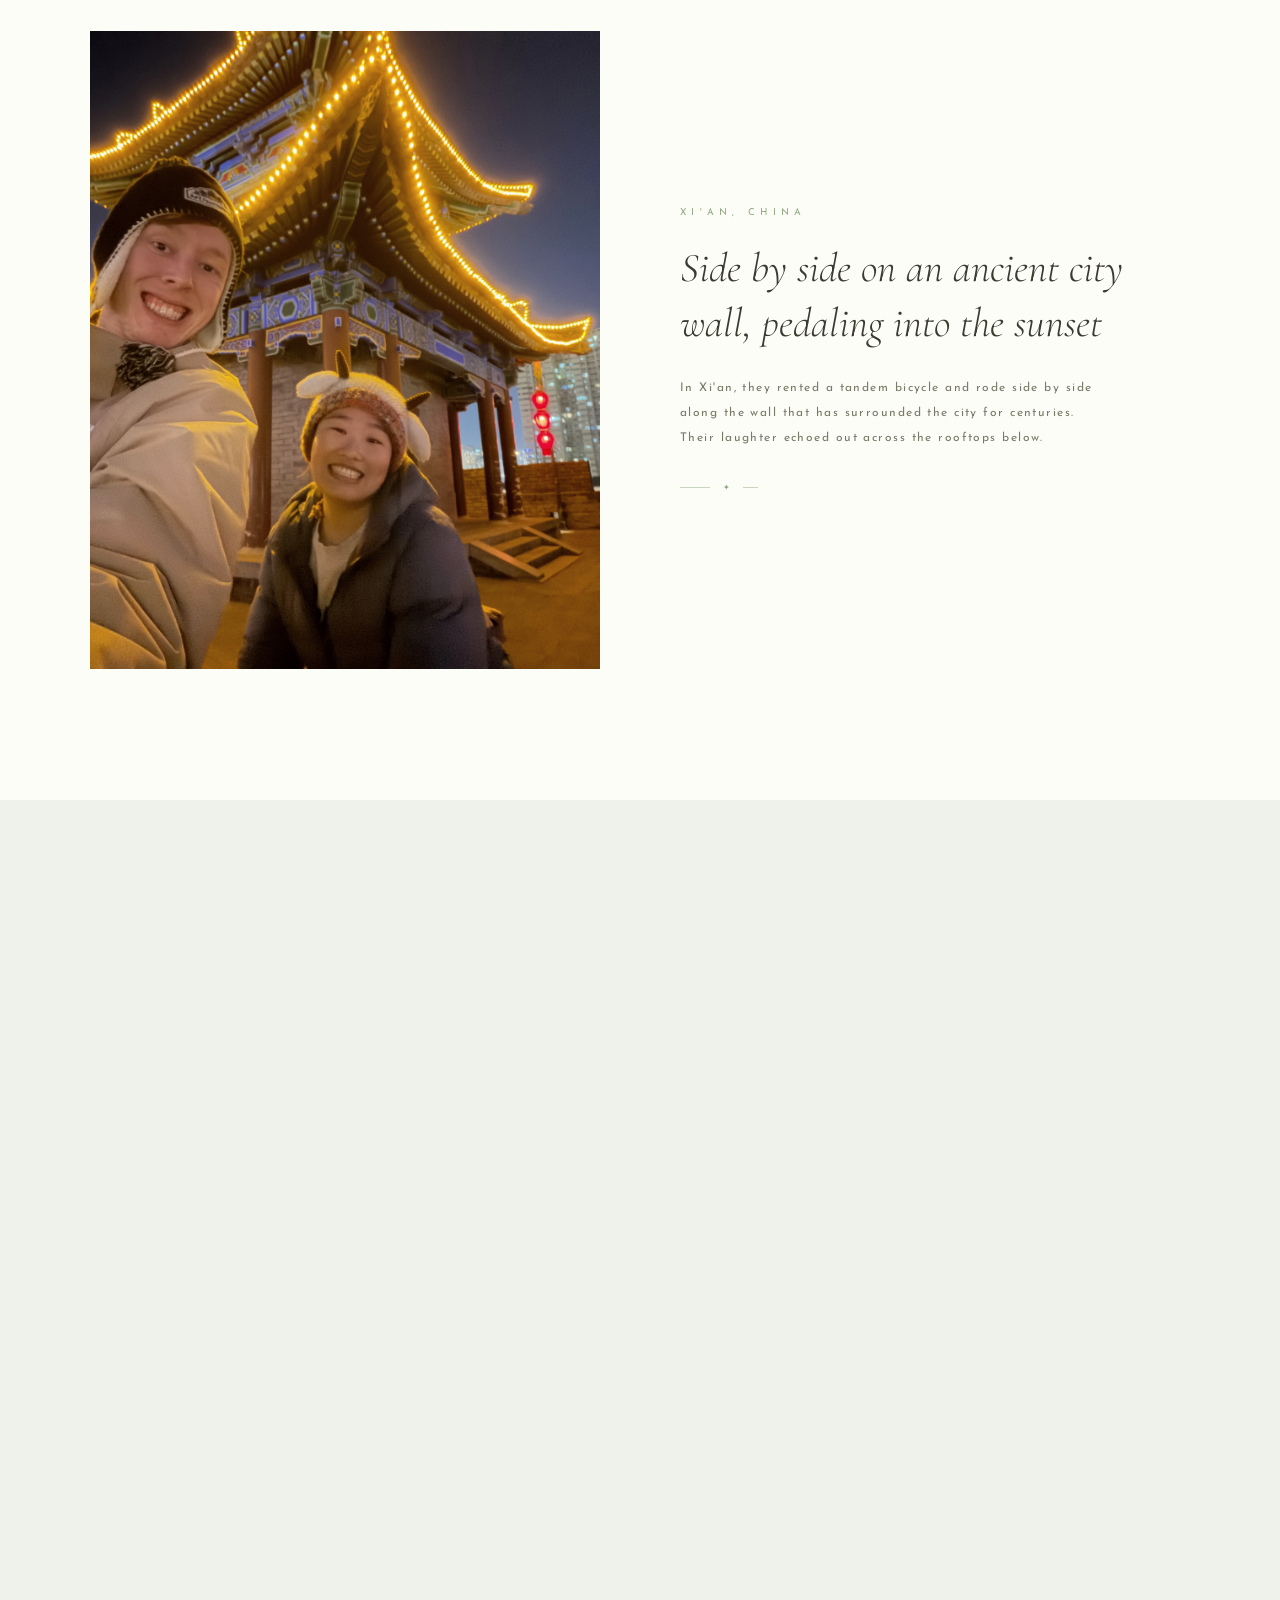
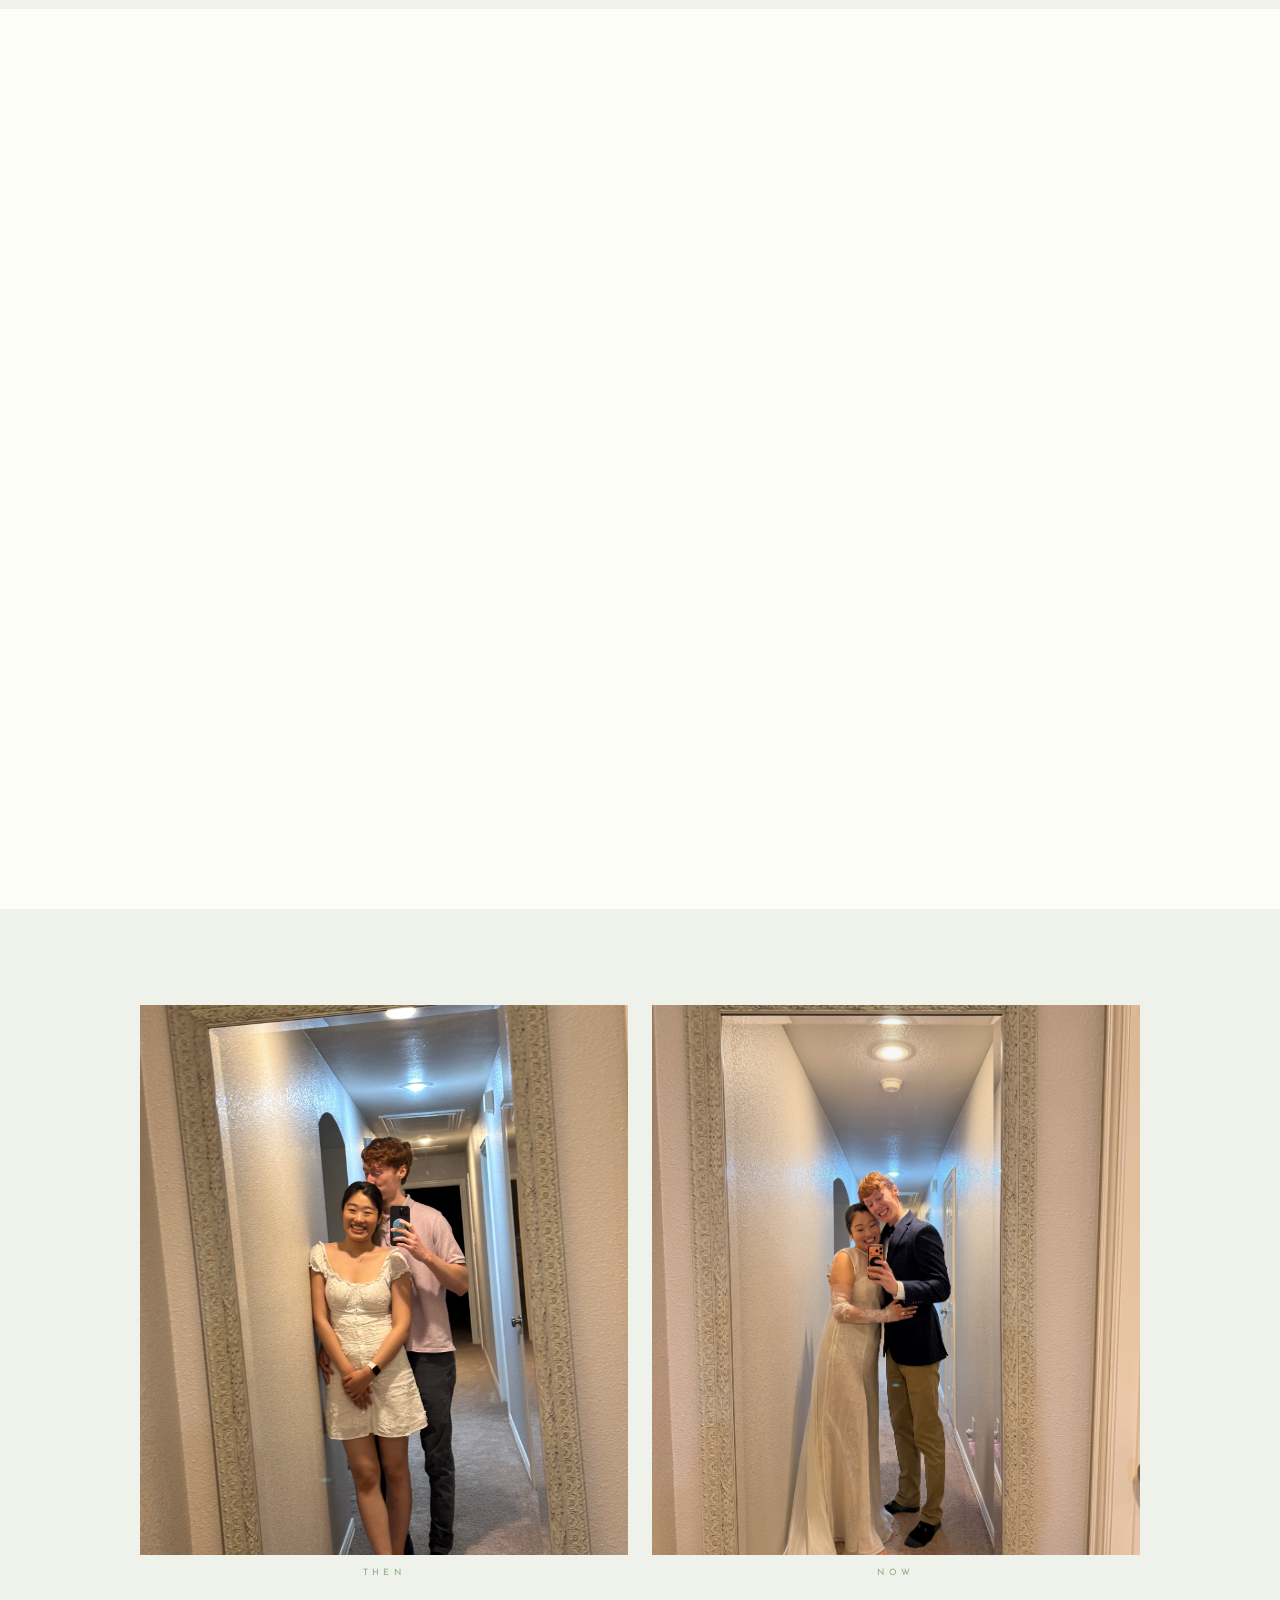
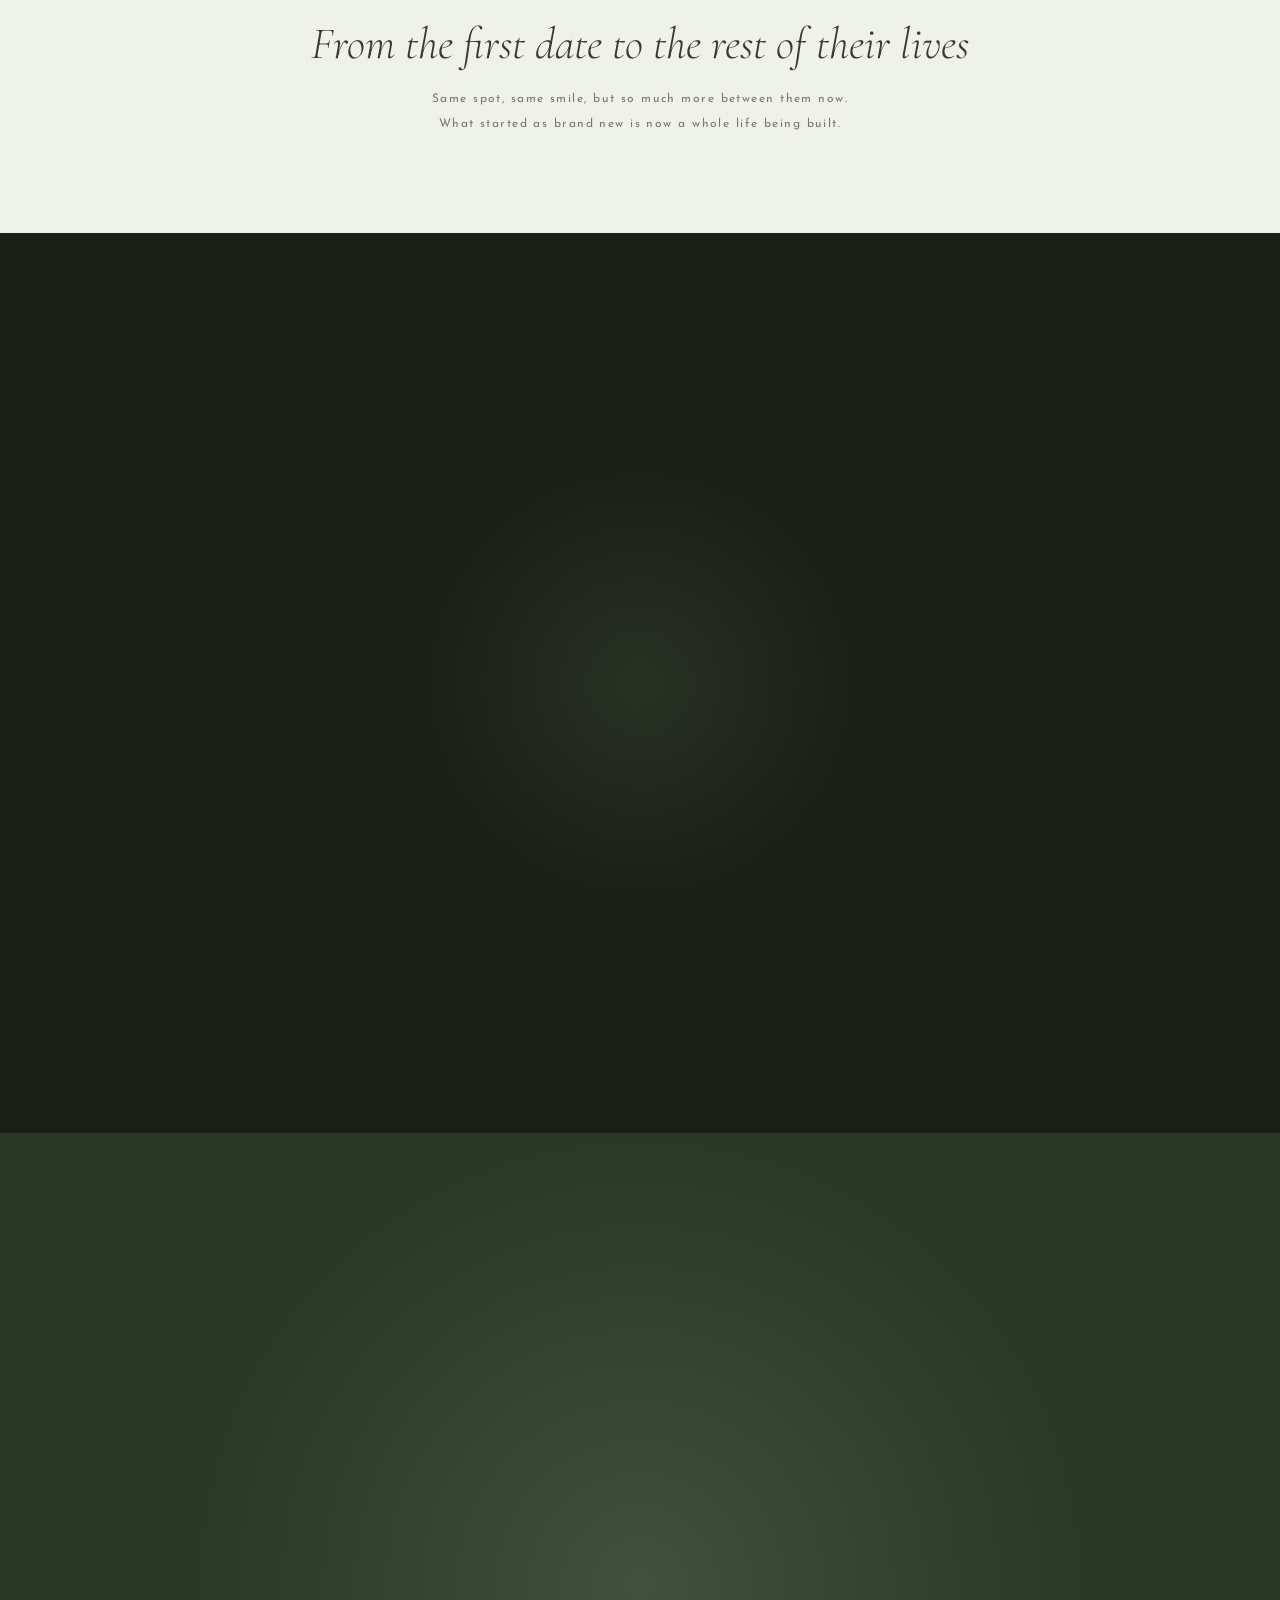
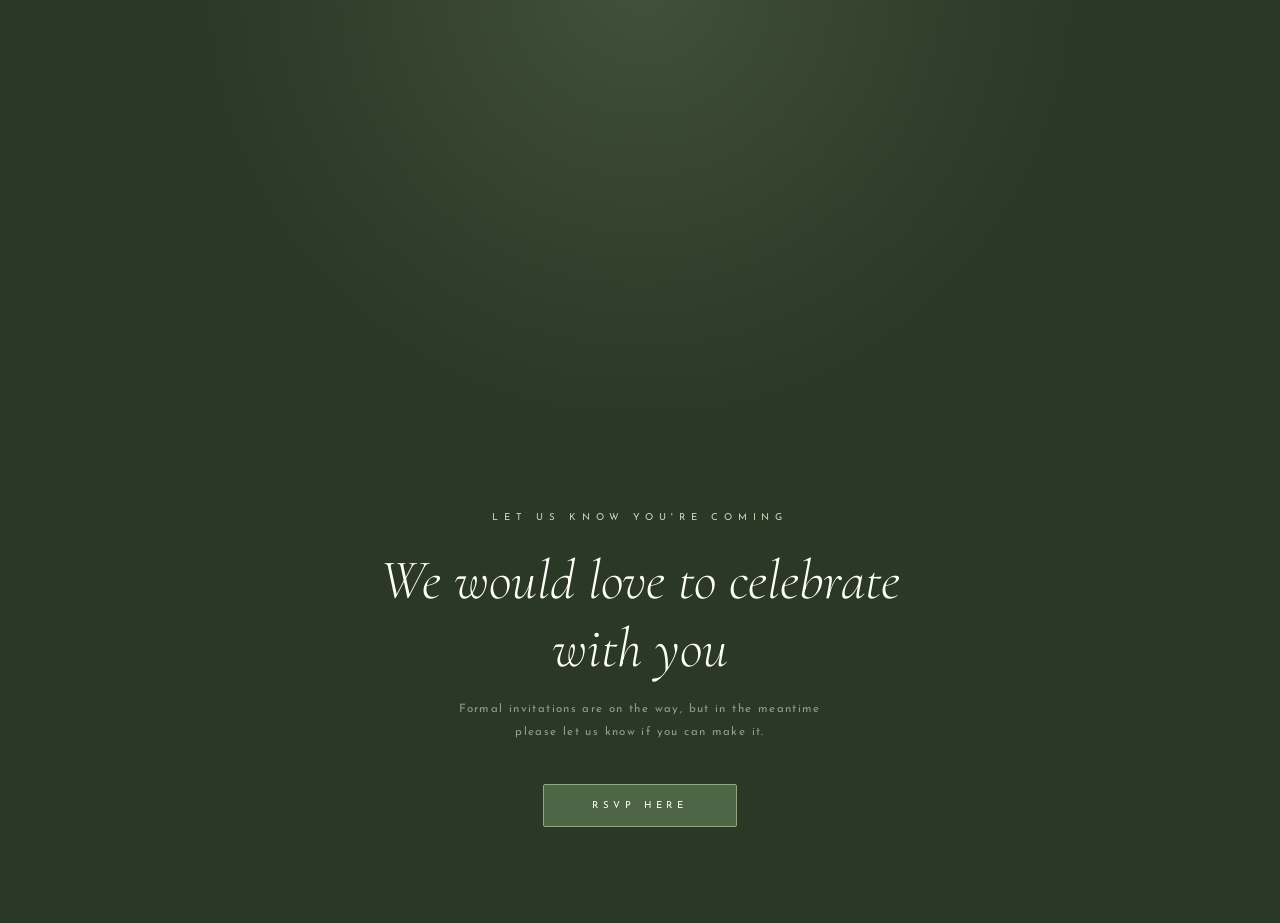
==== commit 285b1903: "Update index.html" ====
--- a/index.html
+++ b/index.html
@@ -1076,7 +1076,7 @@
         <img src="images/arkansas.JPG" alt="Thorncrown Chapel, Arkansas" loading="lazy" style="object-position: center bottom;">
       </div>
       <div class="story-text">
-        <p class="chapter-label">Chapter One · Thorncrown Chapel, Arkansas</p>
+        <p class="chapter-label">Thorncrown Chapel, Arkansas</p>
         <h2 class="story-message">Two people, one chapel, and the kind of light that makes you believe</h2>
         <p class="story-detail">Deep in the Arkansas woods sits the Thorncrown Chapel,<br>a place made entirely of glass and quiet wonder.<br>The perfect first chapter for a love story like theirs.</p>
         <div class="story-ornament"><span>✦</span></div>
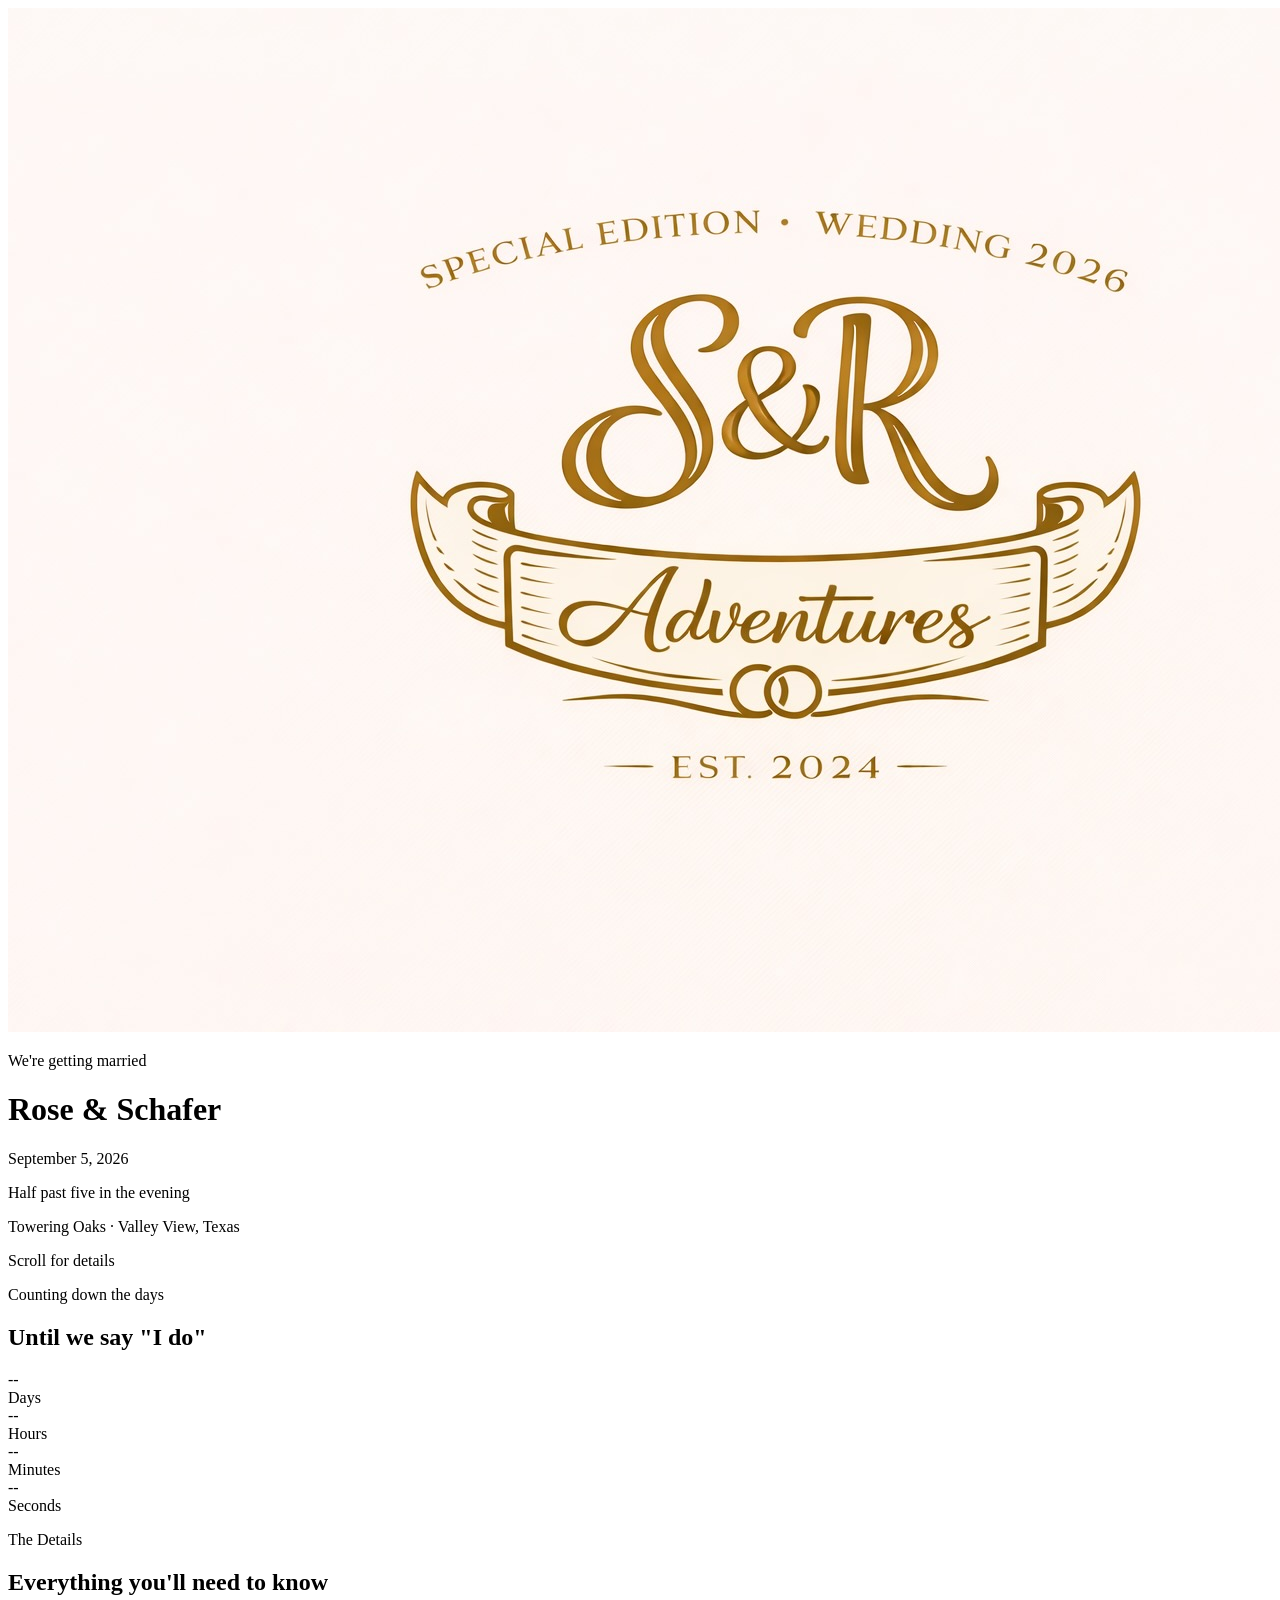
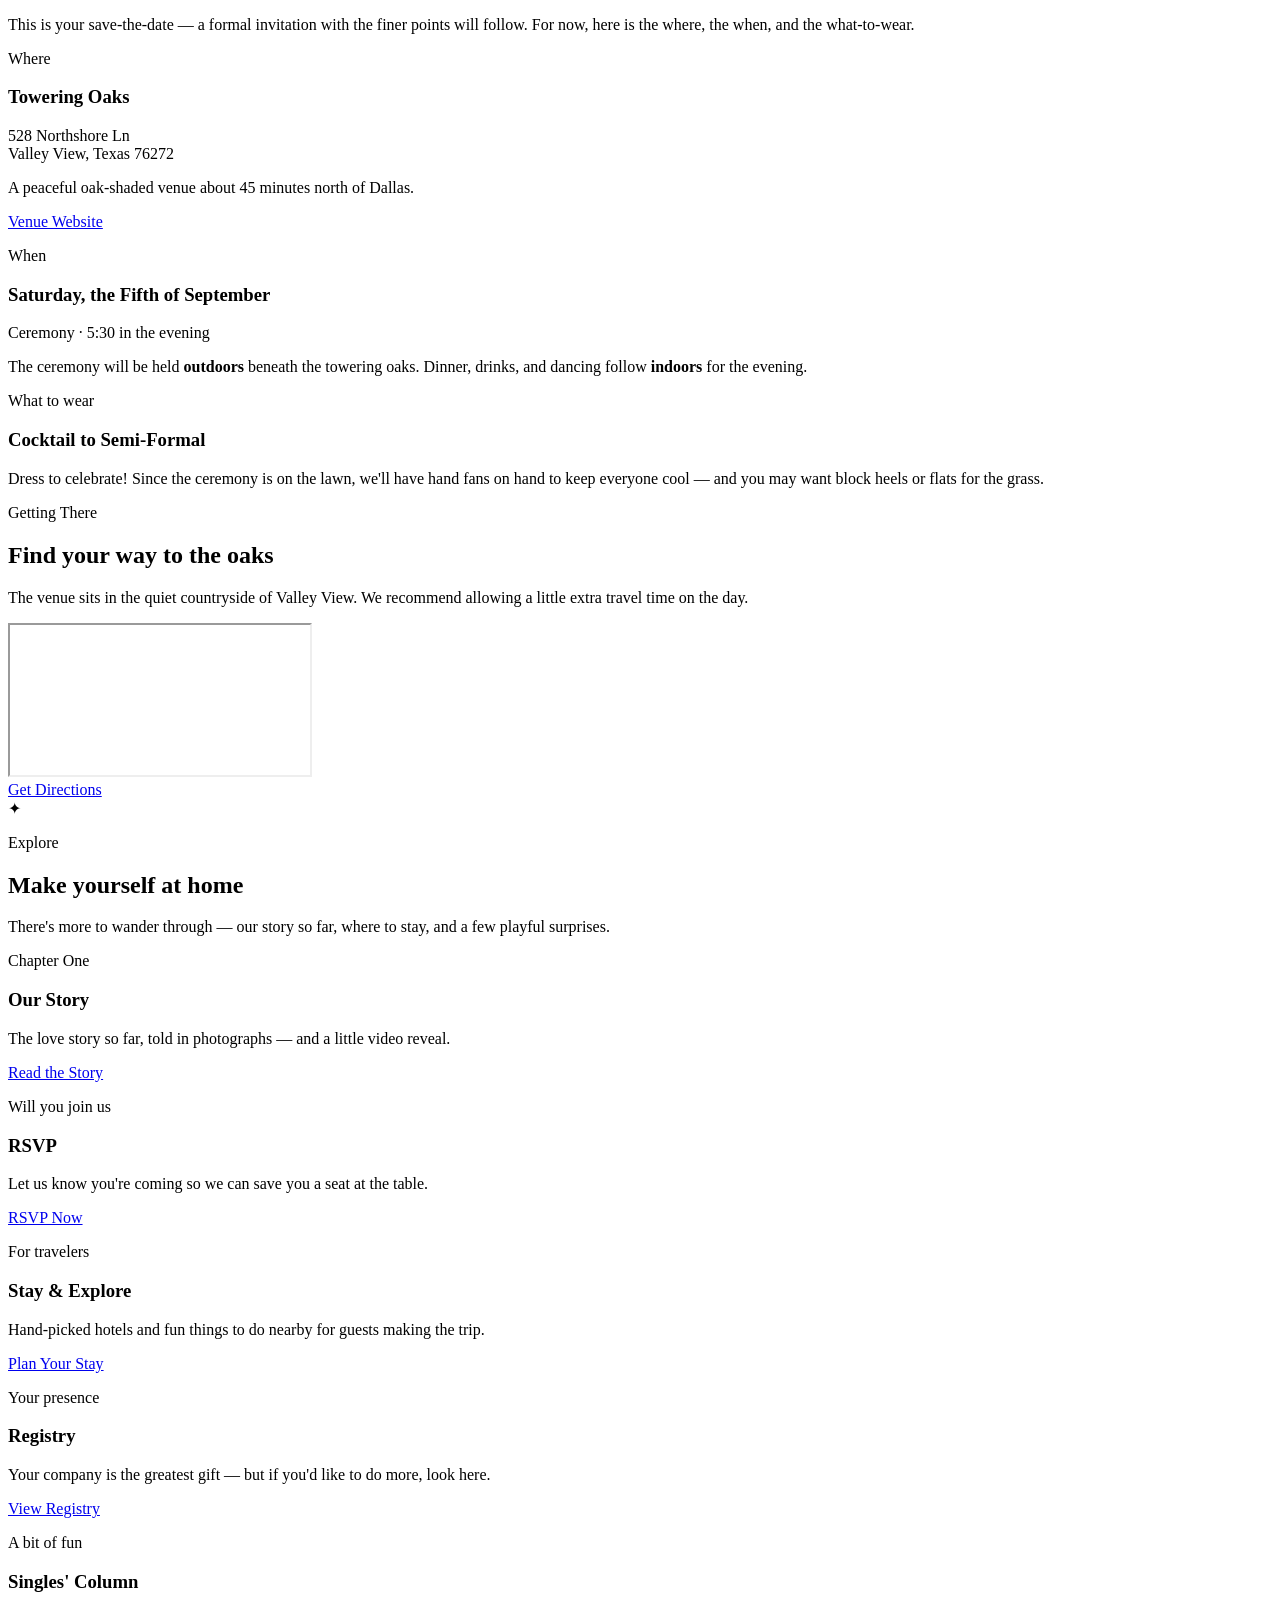
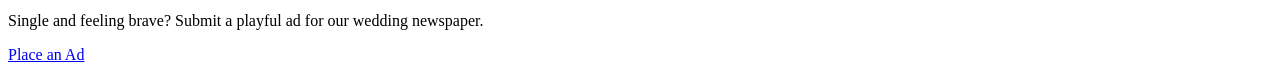
==== commit a5b68d10: "Updates to website" ====
--- a/index.html
+++ b/index.html
@@ -3,1554 +3,188 @@
 <head>
   <meta charset="UTF-8">
   <meta name="viewport" content="width=device-width, initial-scale=1.0">
-  <!--
-  ╔══════════════════════════════════════════════════════════════╗
-  ║              SAVE THE DATE · 09.05.2026                     ║
-  ╚══════════════════════════════════════════════════════════════╝
-  -->
-  <title>S &amp; R · Save the Date · 09.05.2026</title>
+  <title>Rose &amp; Schafer · September 5, 2026</title>
 
   <!-- Social sharing preview -->
-  <meta name="description" content="Rose & Schafer are getting married. Save the date: September 5, 2026.">
-  <meta property="og:title" content="Save the Date · Rose & Schafer">
-  <meta property="og:description" content="September 5, 2026. A love story, told in photos.">
+  <meta name="description" content="Rose & Schafer are getting married on September 5, 2026 at Towering Oaks in Valley View, Texas.">
+  <meta property="og:title" content="Rose & Schafer · We're Getting Married">
+  <meta property="og:description" content="September 5, 2026 · Towering Oaks · Valley View, Texas">
   <meta property="og:type" content="website">
   <meta property="og:image" content="images/proposal4.JPG">
   <meta name="twitter:card" content="summary_large_image">
-  <meta name="twitter:title" content="Save the Date · Rose & Schafer">
-  <meta name="twitter:description" content="September 5, 2026. A love story, told in photos.">
+  <meta name="twitter:title" content="Rose & Schafer · We're Getting Married">
+  <meta name="twitter:description" content="September 5, 2026 · Towering Oaks · Valley View, Texas">
   <meta name="twitter:image" content="images/proposal4.JPG">
 
   <!-- Tab favicon: pale olive rounded square with italic S&R -->
   <link rel="icon" href="data:image/svg+xml,<svg xmlns='http://www.w3.org/2000/svg' viewBox='0 0 100 100'><rect width='100' height='100' rx='18' fill='%238fa882'/><text x='50' y='62' font-family='Georgia%2C serif' font-size='34' font-style='italic' font-weight='400' text-anchor='middle' dominant-baseline='middle' fill='%23fdfdf8' letter-spacing='-1'>S%26R</text></svg>">
-  <!-- Fallback for iOS home screen -->
   <link rel="apple-touch-icon" href="data:image/svg+xml,<svg xmlns='http://www.w3.org/2000/svg' viewBox='0 0 100 100'><rect width='100' height='100' rx='18' fill='%238fa882'/><text x='50' y='62' font-family='Georgia%2C serif' font-size='34' font-style='italic' font-weight='400' text-anchor='middle' dominant-baseline='middle' fill='%23fdfdf8' letter-spacing='-1'>S%26R</text></svg>">
+
   <link rel="preconnect" href="https://fonts.googleapis.com">
   <link rel="preconnect" href="https://fonts.gstatic.com" crossorigin>
   <link href="https://fonts.googleapis.com/css2?family=Cormorant+Garamond:ital,wght@0,300;0,400;0,600;1,300;1,400;1,600&family=Josefin+Sans:wght@100;300;400&display=swap" rel="stylesheet">
 
-  <style>
-    *, *::before, *::after { margin: 0; padding: 0; box-sizing: border-box; }
-
-    :root {
-      --white:       #fdfdf8;
-      --olive:       #8fa882;
-      --olive-light: #c8d6be;
-      --olive-dark:  #4e6645;
-      --olive-pale:  #eef2ea;
-      --olive-deep:  #2b3826;
-      --gold:        #c4b99a;
-      --text:        #3a3a2e;
-      --text-light:  #7a7a68;
-    }
-
-    html { scroll-behavior: smooth; }
-
-    body {
-      background: var(--white);
-      color: var(--text);
-      font-family: 'Josefin Sans', sans-serif;
-      overflow-x: hidden;
-    }
-
-    /* ─── RSVP NAV BUTTON ─────────────────────────────────────── */
-    .rsvp-nav {
-      position: fixed;
-      top: 1.4rem;
-      right: 1.4rem;
-      z-index: 1001;
-      opacity: 0;
-      transform: translateY(-10px);
-      animation: fadeUp 0.8s ease 2.5s forwards;
-    }
-
-    .rsvp-nav a {
-      display: inline-block;
-      font-size: 0.55rem;
-      letter-spacing: 0.4em;
-      text-transform: uppercase;
-      text-decoration: none;
-      color: var(--olive-dark);
-      background: rgba(253,253,248,0.85);
-      backdrop-filter: blur(8px);
-      -webkit-backdrop-filter: blur(8px);
-      padding: 0.6rem 1.3rem;
-      border: 1px solid var(--olive-light);
-      border-radius: 2px;
-      transition: background 0.3s ease, color 0.3s ease;
-    }
-
-    .rsvp-nav a:hover {
-      background: var(--olive);
-      color: var(--white);
-      border-color: var(--olive);
-    }
-
-    /* On dark sections, swap to dark glass */
-    .rsvp-nav.on-dark a {
-      background: rgba(43,56,38,0.7);
-      color: var(--olive-light);
-      border-color: rgba(143,168,130,0.3);
-    }
-
-    .rsvp-nav.on-dark a:hover {
-      background: var(--olive);
-      color: var(--white);
-    }
-
-    /* ─── HERO LOGO ──────────────────────────────────────────── */
-    .hero-logo {
-      width: 90px;
-      height: 90px;
-      border-radius: 50%;
-      object-fit: cover;
-      margin-bottom: 1.5rem;
-      opacity: 0;
-      animation: fadeUp 1s ease 0.1s forwards;
-      box-shadow: 0 2px 20px rgba(0,0,0,0.06);
-    }
-
-    /* ─── RSVP SECTION (after finale) ────────────────────────── */
-    .rsvp-section {
-      padding: 5rem 2rem 6rem;
-      background: var(--olive-deep);
-      text-align: center;
-      position: relative;
-    }
-
-    .rsvp-inner {
-      max-width: 600px;
-      margin: 0 auto;
-    }
-
-    .rsvp-eyebrow {
-      font-size: 0.6rem;
-      letter-spacing: 0.6em;
-      text-transform: uppercase;
-      color: var(--olive-light);
-      margin-bottom: 1.5rem;
-      opacity: 0;
-      transform: translateY(15px);
-      transition: opacity 1s ease, transform 1s ease;
-    }
-
-    .rsvp-eyebrow.in-view { opacity: 1; transform: translateY(0); }
-
-    .rsvp-heading {
-      font-family: 'Cormorant Garamond', serif;
-      font-size: clamp(2rem, 5vw, 3.5rem);
-      font-weight: 300;
-      font-style: italic;
-      color: var(--white);
-      margin-bottom: 1rem;
-      opacity: 0;
-      transform: translateY(20px);
-      transition: opacity 1.2s ease 0.3s, transform 1.2s ease 0.3s;
-    }
-
-    .rsvp-heading.in-view { opacity: 1; transform: translateY(0); }
-
-    .rsvp-detail {
-      font-size: 0.72rem;
-      letter-spacing: 0.12em;
-      color: rgba(253,253,248,0.5);
-      line-height: 2;
-      margin-bottom: 2.5rem;
-      opacity: 0;
-      transform: translateY(15px);
-      transition: opacity 1s ease 0.5s, transform 1s ease 0.5s;
-    }
-
-    .rsvp-detail.in-view { opacity: 1; transform: translateY(0); }
-
-    .rsvp-btn {
-      display: inline-block;
-      font-size: 0.6rem;
-      letter-spacing: 0.5em;
-      text-transform: uppercase;
-      text-decoration: none;
-      color: var(--white);
-      background: var(--olive-dark);
-      border: 1.5px solid var(--olive);
-      padding: 1rem 3rem;
-      border-radius: 2px;
-      transition: background 0.4s ease, transform 0.3s ease;
-      opacity: 0;
-      transform: translateY(15px);
-      transition: opacity 1s ease 0.7s, transform 1s ease 0.7s,
-                  background 0.4s ease;
-    }
-
-    .rsvp-btn.in-view { opacity: 1; transform: translateY(0); }
-
-    .rsvp-btn:hover {
-      background: var(--olive);
-      transform: translateY(-2px);
-    }
-
-    @media (max-width: 500px) {
-      .rsvp-section { padding: 3.5rem 1rem 4rem; }
-    }
-
-    /* ─── FLOATING PETALS ──────────────────────────────────────── */
-    #petals {
-      position: fixed;
-      inset: 0;
-      pointer-events: none;
-      z-index: 999;
-      overflow: hidden;
-    }
-
-    .petal {
-      position: absolute;
-      top: -20px;
-      border-radius: 50% 0;
-      opacity: 0;
-      animation: petalFall linear infinite;
-    }
-
-    @keyframes petalFall {
-      0%   { transform: translateY(-30px) rotate(0deg) scale(1);   opacity: 0.75; }
-      80%  { opacity: 0.4; }
-      100% { transform: translateY(110vh)  rotate(540deg) scale(0.6); opacity: 0; }
-    }
-
-    /* ─── HERO ─────────────────────────────────────────────────── */
-    .hero {
-      height: 100vh;
-      display: flex;
-      flex-direction: column;
-      align-items: center;
-      justify-content: center;
-      background: linear-gradient(155deg, var(--white) 0%, #e8efe3 60%, #d6e2ce 100%);
-      position: relative;
-      overflow: hidden;
-    }
-
-    .hero-glow {
-      position: absolute;
-      width: 700px;
-      height: 700px;
-      background: radial-gradient(circle, rgba(143,168,130,0.18) 0%, transparent 65%);
-      border-radius: 50%;
-      top: 50%;
-      left: 50%;
-      transform: translate(-50%, -50%);
-      animation: breathe 6s ease-in-out infinite;
-    }
-
-    @keyframes breathe {
-      0%, 100% { transform: translate(-50%, -50%) scale(1);    opacity: 0.8; }
-      50%       { transform: translate(-50%, -50%) scale(1.08); opacity: 1;   }
-    }
-
-    .hero-content {
-      position: relative;
-      z-index: 2;
-      text-align: center;
-    }
-
-    .hero-eyebrow {
-      font-size: 0.62rem;
-      letter-spacing: 0.55em;
-      text-transform: uppercase;
-      color: var(--olive);
-      opacity: 0;
-      animation: fadeUp 1s ease 0.3s forwards;
-      margin-bottom: 1.5rem;
-    }
-
-    .hero-names {
-      font-family: 'Cormorant Garamond', serif;
-      font-size: clamp(3.2rem, 9vw, 6.5rem);
-      font-weight: 300;
-      font-style: italic;
-      color: var(--text);
-      line-height: 1.05;
-      opacity: 0;
-      animation: fadeUp 1.3s ease 0.6s forwards;
-    }
-
-    .hero-amp {
-      display: block;
-      font-size: 0.55em;
-      color: var(--olive);
-      margin: 0.15em 0;
-    }
-
-    .hero-divider {
-      width: 0;
-      height: 1px;
-      background: linear-gradient(to right, transparent, var(--olive), transparent);
-      margin: 2rem auto;
-      animation: expandLine 1.2s ease 1.3s forwards;
-    }
-
-    .hero-year {
-      font-size: 0.62rem;
-      letter-spacing: 0.55em;
-      text-transform: uppercase;
-      color: var(--text-light);
-      opacity: 0;
-      animation: fadeUp 1s ease 1.6s forwards;
-    }
-
-    /* Scroll hint */
-    .scroll-hint {
-      position: absolute;
-      bottom: 2.5rem;
-      left: 50%;
-      transform: translateX(-50%);
-      display: flex;
-      flex-direction: column;
-      align-items: center;
-      gap: 0.8rem;
-      opacity: 0;
-      animation: fadeUp 1s ease 2.2s forwards;
-      z-index: 2;
-    }
-
-    .scroll-hint-text {
-      font-size: 0.6rem;
-      letter-spacing: 0.5em;
-      text-transform: uppercase;
-      color: var(--text-light);
-    }
-
-    .scroll-line {
-      width: 1px;
-      height: 55px;
-      background: linear-gradient(to bottom, var(--olive) 0%, transparent 100%);
-      position: relative;
-      animation: lineDown 1.8s ease-in-out 2.5s infinite;
-    }
-
-    .scroll-line::after {
-      content: '';
-      position: absolute;
-      bottom: 0;
-      left: 50%;
-      transform: translateX(-50%) rotate(45deg);
-      width: 5px;
-      height: 5px;
-      border-right: 1px solid var(--olive);
-      border-bottom: 1px solid var(--olive);
-    }
-
-    @keyframes lineDown {
-      0%   { transform: scaleY(0);   transform-origin: top;    opacity: 1; }
-      50%  { transform: scaleY(1);   transform-origin: top;    opacity: 1; }
-      51%  { transform: scaleY(1);   transform-origin: bottom; }
-      100% { transform: scaleY(0);   transform-origin: bottom; opacity: 0.3; }
-    }
-
-    /* ─── STORY SECTIONS ──────────────────────────────────────── */
-    .story-section {
-      min-height: 100vh;
-      display: flex;
-      align-items: center;
-      padding: 6rem 2rem;
-      position: relative;
-    }
-
-    .story-section.bg-white { background: var(--white); }
-    .story-section.bg-pale  { background: var(--olive-pale); }
-
-    .story-inner {
-      max-width: 1100px;
-      margin: 0 auto;
-      width: 100%;
-      display: grid;
-      grid-template-columns: 1fr 1fr;
-      gap: 5rem;
-      align-items: center;
-    }
-
-    .story-section.reverse .story-inner {
-      direction: rtl;
-    }
-    .story-section.reverse .story-inner > * {
-      direction: ltr;
-    }
-
-    /* Photo frame animations */
-    .photo-frame {
-      position: relative;
-      overflow: hidden;
-      opacity: 0;
-      transform: translateX(-60px);
-      will-change: transform, opacity;
-      transition: opacity 1.4s cubic-bezier(0.25, 1, 0.5, 1),
-                  transform 1.4s cubic-bezier(0.25, 1, 0.5, 1);
-    }
-
-    .story-section.reverse .photo-frame {
-      transform: translateX(60px);
-    }
-
-    .photo-frame.in-view {
-      opacity: 1;
-      transform: translateX(0);
-    }
-
-    /* Decorative border that slides */
-    .photo-frame::before {
-      content: '';
-      position: absolute;
-      top: -14px; left: -14px;
-      right: 14px; bottom: 14px;
-      border: 1.5px solid var(--olive-light);
-      z-index: 0;
-      transition: all 1.8s cubic-bezier(0.25, 1, 0.5, 1) 0.25s;
-      opacity: 0;
-    }
-
-    .photo-frame.in-view::before {
-      top: 14px; left: 14px;
-      right: -14px; bottom: -14px;
-      opacity: 1;
-    }
-
-    .photo-frame img {
-      width: 100%;
-      aspect-ratio: 4 / 5;
-      /* max-height prevents images from becoming too tall on any device */
-      max-height: 650px;
-      height: auto;
-      object-fit: cover;
-      object-position: center;
-      display: block;
-      position: relative;
-      z-index: 1;
-      filter: saturate(0.85) brightness(1.02);
-      transition: filter 0.7s ease, transform 0.7s ease;
-    }
-
-    /* Hover effect only on devices that support it (no tap flash on mobile) */
-    @media (hover: hover) {
-      .photo-frame:hover img {
-        filter: saturate(1.1) brightness(1.05);
-        transform: scale(1.02);
-      }
-    }
-
-    /* Story text animations */
-    .story-text {
-      opacity: 0;
-      transform: translateX(60px);
-      will-change: transform, opacity;
-      transition: opacity 1.4s cubic-bezier(0.25, 1, 0.5, 1) 0.25s,
-                  transform 1.4s cubic-bezier(0.25, 1, 0.5, 1) 0.25s;
-    }
-
-    .story-section.reverse .story-text {
-      transform: translateX(-60px);
-    }
-
-    .story-text.in-view {
-      opacity: 1;
-      transform: translateX(0);
-    }
-
-    .chapter-label {
-      font-size: 0.6rem;
-      letter-spacing: 0.55em;
-      text-transform: uppercase;
-      color: var(--olive);
-      margin-bottom: 1.5rem;
-    }
-
-    .story-message {
-      font-family: 'Cormorant Garamond', serif;
-      font-size: clamp(1.9rem, 3.2vw, 3rem);
-      font-weight: 300;
-      font-style: italic;
-      line-height: 1.35;
-      color: var(--text);
-      margin-bottom: 1.5rem;
-    }
-
-    .story-detail {
-      font-size: 0.75rem;
-      letter-spacing: 0.12em;
-      color: var(--text-light);
-      line-height: 2.1;
-    }
-
-    .story-ornament {
-      display: flex;
-      align-items: center;
-      gap: 0.8rem;
-      margin-top: 2rem;
-    }
-
-    .story-ornament::before,
-    .story-ornament::after {
-      content: '';
-      height: 1px;
-      background: var(--olive-light);
-    }
-
-    .story-ornament::before { width: 30px; }
-    .story-ornament::after  { width: 15px; }
-
-    .story-ornament span {
-      color: var(--olive);
-      font-size: 0.5rem;
-    }
-
-    /* ─── PROPOSAL GRID ───────────────────────────────────────── */
-    .proposal-section {
-      padding: 6rem 2rem;
-      background: var(--olive-pale);
-      text-align: center;
-    }
-
-    .proposal-inner {
-      max-width: 1000px;
-      margin: 0 auto;
-    }
-
-    .section-eyebrow {
-      font-size: 0.6rem;
-      letter-spacing: 0.55em;
-      text-transform: uppercase;
-      color: var(--olive);
-      margin-bottom: 4rem;
-      opacity: 0;
-      transform: translateY(15px);
-      transition: all 0.9s ease;
-    }
-
-    .section-eyebrow.in-view {
-      opacity: 1;
-      transform: translateY(0);
-    }
-
-    .proposal-grid {
-      display: grid;
-      grid-template-columns: 1fr 1fr;
-      gap: 1.2rem;
-      margin-bottom: 3rem;
-    }
-
-    .proposal-item {
-      overflow: hidden;
-      opacity: 0;
-      transform: translateY(45px) scale(0.97);
-      will-change: transform, opacity;
-      transition: opacity 1.1s cubic-bezier(0.25, 1, 0.5, 1),
-                  transform 1.1s cubic-bezier(0.25, 1, 0.5, 1);
-    }
-
-    .proposal-item:nth-child(1) { transition-delay: 0s; }
-    .proposal-item:nth-child(2) { transition-delay: 0.16s; }
-    .proposal-item:nth-child(3) { transition-delay: 0.3s; }
-    .proposal-item:nth-child(4) { transition-delay: 0.44s; }
-
-    .proposal-item.in-view {
-      opacity: 1;
-      transform: translateY(0) scale(1);
-    }
-
-    .proposal-item img {
-      width: 100%;
-      aspect-ratio: 4 / 5;
-      max-height: 550px;
-      height: auto;
-      object-fit: cover;
-      object-position: center;
-      display: block;
-      transition: transform 0.7s ease;
-    }
-
-    @media (hover: hover) {
-      .proposal-item:hover img {
-        transform: scale(1.04);
-      }
-    }
-
-    .proposal-caption {
-      font-family: 'Cormorant Garamond', serif;
-      font-size: clamp(2.5rem, 5vw, 4.5rem);
-      font-weight: 300;
-      font-style: italic;
-      color: var(--text);
-      opacity: 0;
-      transform: translateY(20px);
-      transition: opacity 1.2s ease 0.5s, transform 1.2s ease 0.5s;
-    }
-
-    .proposal-caption.in-view {
-      opacity: 1;
-      transform: translateY(0);
-    }
-
-    /* ─── THEN & NOW (side-by-side comparison) ─────────────── */
-    .then-now-section {
-      padding: 6rem 2rem;
-      background: var(--olive-pale);
-      text-align: center;
-    }
-
-    .then-now-inner {
-      max-width: 1000px;
-      margin: 0 auto;
-    }
-
-    .then-now-pair {
-      display: grid;
-      grid-template-columns: 1fr 1fr;
-      gap: 1.5rem;
-      margin-bottom: 2.5rem;
-    }
-
-    .then-now-photo {
-      overflow: hidden;
-      position: relative;
-      opacity: 0;
-      transform: translateY(40px);
-      will-change: transform, opacity;
-      transition: opacity 1.2s cubic-bezier(0.25, 1, 0.5, 1),
-                  transform 1.2s cubic-bezier(0.25, 1, 0.5, 1);
-    }
-
-    .then-now-photo:nth-child(2) { transition-delay: 0.2s; }
-
-    .then-now-photo.in-view {
-      opacity: 1;
-      transform: translateY(0);
-    }
-
-    .then-now-photo img {
-      width: 100%;
-      aspect-ratio: 3 / 4;
-      max-height: 550px;
-      height: auto;
-      object-fit: cover;
-      object-position: center;
-      display: block;
-    }
-
-    .then-now-label {
-      font-size: 0.55rem;
-      letter-spacing: 0.5em;
-      text-transform: uppercase;
-      color: var(--olive);
-      margin-top: 0.8rem;
-    }
-
-    .then-now-text {
-      opacity: 0;
-      transform: translateY(20px);
-      transition: opacity 1.2s ease 0.4s, transform 1.2s ease 0.4s;
-    }
-
-    .then-now-text.in-view {
-      opacity: 1;
-      transform: translateY(0);
-    }
-
-    .then-now-message {
-      font-family: 'Cormorant Garamond', serif;
-      font-size: clamp(1.8rem, 3.5vw, 3rem);
-      font-weight: 300;
-      font-style: italic;
-      color: var(--text);
-      margin-bottom: 1rem;
-    }
-
-    .then-now-detail {
-      font-size: 0.75rem;
-      letter-spacing: 0.12em;
-      color: var(--text-light);
-      line-height: 2.1;
-    }
-
-    @media (max-width: 500px) {
-      .then-now-section { padding: 3rem 1rem; }
-      .then-now-pair { gap: 0.8rem; }
-      .then-now-photo img {
-        aspect-ratio: 2 / 3;
-        max-height: 40vh;
-      }
-      .then-now-message { font-size: clamp(1.4rem, 5vw, 2rem); }
-    }
-
-    /* ─── VIDEO SECTION ──────────────────────────────────────── */
-    .video-section {
-      min-height: 100vh;
-      background: #1a1f16;
-      display: flex;
-      flex-direction: column;
-      align-items: center;
-      justify-content: center;
-      position: relative;
-      overflow: hidden;
-      cursor: pointer;
-      -webkit-tap-highlight-color: transparent;
-    }
-
-    .video-section-glow {
-      position: absolute;
-      width: 500px;
-      height: 500px;
-      background: radial-gradient(circle, rgba(143,168,130,0.12) 0%, transparent 65%);
-      border-radius: 50%;
-      top: 50%;
-      left: 50%;
-      transform: translate(-50%, -50%);
-      pointer-events: none;
-    }
-
-    .video-prompt {
-      position: relative;
-      z-index: 5;
-      text-align: center;
-      opacity: 0;
-      transform: translateY(30px);
-      transition: opacity 1.2s ease, transform 1.2s ease;
-    }
-
-    .video-prompt.in-view {
-      opacity: 1;
-      transform: translateY(0);
-    }
-
-    .video-prompt-label {
-      font-size: 0.6rem;
-      letter-spacing: 0.6em;
-      text-transform: uppercase;
-      color: var(--olive-light);
-      margin-bottom: 2.5rem;
-    }
-
-    .video-play-btn {
-      width: 100px;
-      height: 100px;
-      border-radius: 50%;
-      border: 2px solid var(--olive-light);
-      background: rgba(143,168,130,0.1);
-      display: flex;
-      align-items: center;
-      justify-content: center;
-      margin: 0 auto 2.5rem;
-      transition: background 0.4s ease, transform 0.4s ease, border-color 0.4s ease;
-      cursor: pointer;
-    }
-
-    .video-play-btn:hover,
-    .video-play-btn:active {
-      background: rgba(143,168,130,0.25);
-      transform: scale(1.08);
-      border-color: var(--olive);
-    }
-
-    /* Play triangle */
-    .video-play-btn::after {
-      content: '';
-      display: block;
-      width: 0;
-      height: 0;
-      border-style: solid;
-      border-width: 16px 0 16px 28px;
-      border-color: transparent transparent transparent var(--olive-light);
-      margin-left: 5px;
-      transition: border-color 0.4s ease;
-    }
-
-    .video-play-btn:hover::after {
-      border-color: transparent transparent transparent var(--white);
-    }
-
-    .video-prompt-hint {
-      font-family: 'Cormorant Garamond', serif;
-      font-size: clamp(1.3rem, 3vw, 2rem);
-      font-weight: 300;
-      font-style: italic;
-      color: rgba(253,253,248,0.5);
-    }
-
-    /* The actual video element, hidden until playing inline (fullscreen handled by API) */
-    .video-player {
-      display: none;
-      position: fixed;
-      inset: 0;
-      z-index: 10000;
-      background: #000;
-    }
-
-    .video-player.active {
-      display: flex;
-      align-items: center;
-      justify-content: center;
-    }
-
-    .video-player video {
-      width: 100%;
-      height: 100%;
-      object-fit: contain;
-      background: #000;
-    }
-
-    /* Close/skip button on the video overlay */
-    .video-close-btn {
-      position: absolute;
-      top: 1.2rem;
-      right: 1.2rem;
-      z-index: 10001;
-      background: rgba(0,0,0,0.5);
-      border: 1px solid rgba(255,255,255,0.25);
-      border-radius: 50%;
-      width: 40px;
-      height: 40px;
-      color: rgba(255,255,255,0.7);
-      font-size: 1.1rem;
-      cursor: pointer;
-      display: flex;
-      align-items: center;
-      justify-content: center;
-      transition: background 0.3s ease;
-      -webkit-tap-highlight-color: transparent;
-    }
-
-    .video-close-btn:hover {
-      background: rgba(0,0,0,0.8);
-      color: #fff;
-    }
-
-    /* ─── FINALE ──────────────────────────────────────────────── */
-    .finale-section {
-      min-height: 100vh;
-      background: var(--olive-deep);
-      display: flex;
-      align-items: center;
-      justify-content: center;
-      position: relative;
-      overflow: hidden;
-    }
-
-    .finale-glow {
-      position: absolute;
-      width: 900px;
-      height: 900px;
-      background: radial-gradient(circle, rgba(143,168,130,0.22) 0%, rgba(143,168,130,0.05) 50%, transparent 70%);
-      border-radius: 50%;
-      top: 50%;
-      left: 50%;
-      transform: translate(-50%, -50%);
-      animation: breathe 5s ease-in-out infinite;
-    }
-
-    #particles-canvas {
-      position: absolute;
-      inset: 0;
-      z-index: 3;
-    }
-
-    .finale-content {
-      position: relative;
-      z-index: 10;
-      text-align: center;
-      padding: 2rem;
-    }
-
-    .finale-eyebrow {
-      font-size: 0.6rem;
-      letter-spacing: 0.7em;
-      text-transform: uppercase;
-      color: var(--olive-light);
-      opacity: 0;
-      transform: translateY(20px);
-      transition: opacity 1.1s ease, transform 1.1s ease;
-      margin-bottom: 2rem;
-    }
-
-    .finale-eyebrow.in-view { opacity: 1; transform: translateY(0); }
-
-    .finale-main {
-      font-family: 'Cormorant Garamond', serif;
-      font-size: clamp(3rem, 9vw, 8rem);
-      font-weight: 300;
-      font-style: italic;
-      color: var(--white);
-      line-height: 1.0;
-      opacity: 0;
-      transform: translateY(50px) scale(0.93);
-      transition: opacity 1.6s cubic-bezier(0.16,1,0.3,1) 0.4s,
-                  transform 1.6s cubic-bezier(0.16,1,0.3,1) 0.4s;
-      text-shadow: 0 0 80px rgba(143,168,130,0.3);
-    }
-
-    .finale-main.in-view {
-      opacity: 1;
-      transform: translateY(0) scale(1);
-    }
-
-    .finale-date {
-      font-family: 'Josefin Sans', sans-serif;
-      font-size: clamp(1.6rem, 5vw, 4.5rem);
-      font-weight: 100;
-      letter-spacing: 0.35em;
-      color: var(--olive-light);
-      margin-top: 1.2rem;
-      opacity: 0;
-      transform: translateY(25px);
-      transition: opacity 1.4s ease 1s, transform 1.4s ease 1s;
-    }
-
-    .finale-date.in-view { opacity: 1; transform: translateY(0); }
-
-    .finale-rule {
-      width: 0;
-      height: 1px;
-      background: linear-gradient(to right, transparent, var(--olive), transparent);
-      margin: 2.5rem auto;
-      transition: width 1.8s ease 1.6s;
-    }
-
-    .finale-rule.in-view { width: 180px; }
-
-    .finale-names {
-      font-family: 'Cormorant Garamond', serif;
-      font-size: clamp(1.3rem, 3vw, 2.5rem);
-      font-weight: 300;
-      font-style: italic;
-      color: rgba(253,253,248,0.65);
-      opacity: 0;
-      transform: translateY(15px);
-      transition: opacity 1.1s ease 2.1s, transform 1.1s ease 2.1s;
-    }
-
-    .finale-names.in-view { opacity: 1; transform: translateY(0); }
-
-    .finale-footer {
-      margin-top: 3rem;
-      font-size: 0.58rem;
-      letter-spacing: 0.5em;
-      text-transform: uppercase;
-      color: rgba(143,168,130,0.45);
-      opacity: 0;
-      transform: translateY(10px);
-      transition: opacity 1s ease 2.7s, transform 1s ease 2.7s;
-    }
-
-    .finale-footer.in-view { opacity: 1; transform: translateY(0); }
-
-    /* ─── KEYFRAMES ───────────────────────────────────────────── */
-    @keyframes fadeUp {
-      from { opacity: 0; transform: translateY(30px); }
-      to   { opacity: 1; transform: translateY(0); }
-    }
-
-    @keyframes expandLine {
-      from { width: 0;   opacity: 0; }
-      to   { width: 100px; opacity: 1; }
-    }
-
-    /* ─── RESPONSIVE ──────────────────────────────────────────── */
-
-    /* Tablets and small laptops */
-    @media (max-width: 900px) {
-      .story-inner { gap: 3rem; }
-    }
-
-    /* Phones */
-    @media (max-width: 768px) {
-      /* Stack photo + text vertically */
-      .story-inner {
-        grid-template-columns: 1fr;
-        gap: 2rem;
-      }
-
-      /* Reset RTL reversal: photo always on top, text below */
-      .story-section.reverse .story-inner { direction: ltr; }
-
-      /* Swap horizontal slide to gentle vertical rise (no side overflow) */
-      .photo-frame,
-      .story-section.reverse .photo-frame {
-        transform: translateY(40px);
-      }
-      .photo-frame.in-view { transform: translateY(0); }
-
-      .story-text,
-      .story-section.reverse .story-text {
-        transform: translateY(30px);
-      }
-      .story-text.in-view { transform: translateY(0); }
-
-      /* Hide the offset decorative border on narrow screens */
-      .photo-frame::before { display: none; }
-
-      /*
-       * KEY FIX: Remove forced aspect-ratio on mobile.
-       * Let photos show naturally so faces/subjects aren't cut off.
-       * Only cap the max-height so they don't dominate the viewport.
-       */
-      .photo-frame img {
-        aspect-ratio: auto;
-        max-height: 60vh;
-        width: 100%;
-      }
-
-      /* Proposal grid: keep 2-up, natural proportions */
-      .proposal-item img {
-        aspect-ratio: auto;
-        max-height: 50vh;
-      }
-
-      /* Then-and-now: let photos breathe */
-      .then-now-photo img {
-        aspect-ratio: auto;
-        max-height: 45vh;
-      }
-
-      .story-message { font-size: clamp(1.6rem, 5.5vw, 2.4rem); }
-      .story-section { min-height: auto; }
-    }
-
-    /* Small phones (iPhone SE, Galaxy S series, etc) */
-    @media (max-width: 500px) {
-      .story-section { padding: 3rem 1rem; }
-      .proposal-section { padding: 3rem 1rem; }
-      .hero-names { font-size: clamp(2.8rem, 11vw, 4rem); }
-      .hero-logo { width: 70px; height: 70px; }
-
-      .photo-frame img {
-        max-height: 55vh;
-      }
-
-      /* Single column proposals on very small screens */
-      .proposal-grid { grid-template-columns: 1fr; }
-      .proposal-item img {
-        max-height: 55vh;
-      }
-
-      .finale-main { font-size: clamp(2.5rem, 12vw, 5rem); }
-      .finale-date { font-size: clamp(1.2rem, 6vw, 2rem); }
-    }
-
-    /* Very small phones (iPhone SE 1st gen, older Android) */
-    @media (max-width: 375px) {
-      .hero-names { font-size: clamp(2.2rem, 13vw, 3rem); }
-      .story-message { font-size: clamp(1.3rem, 5vw, 1.8rem); }
-      .photo-frame img { max-height: 50vh; }
-    }
-  </style>
+  <link rel="stylesheet" href="assets/theme.css">
+  <script src="assets/site.js" defer></script>
 </head>
 <body>
 
-  <!-- ── RSVP NAV (fixed top-right) ──────────────────────────── -->
-  <nav class="rsvp-nav" id="rsvp-nav">
-    <a href="https://docs.google.com/forms/d/e/1FAIpQLSdkHPCuyzWn_MZvkk61U__AFeEHM0XJLwjC5EdlQbOAQzZIjg/viewform?usp=publish-editor"
-       target="_blank" rel="noopener">RSVP</a>
-  </nav>
-
-  <!-- ── FLOATING PETALS ──────────────────────────────────────── -->
-  <div id="petals"></div>
-
-  <!-- ── HERO ────────────────────────────────────────────────── -->
-  <section class="hero">
+  <!-- ── HERO ─────────────────────────────────────────────────── -->
+  <header class="hero">
     <div class="hero-glow"></div>
     <div class="hero-content">
-      <img src="images/Logo.jpeg" alt="R &amp; S" class="hero-logo">
-      <p class="hero-eyebrow">A Love Story</p>
+      <img src="images/Logo.jpeg" alt="Rose &amp; Schafer" class="hero-logo">
+      <p class="hero-eyebrow">We're getting married</p>
       <h1 class="hero-names">
         Rose
         <span class="hero-amp">&amp;</span>
         Schafer
       </h1>
       <div class="hero-divider"></div>
-      <p class="hero-year">Est. 2024</p>
+      <p class="hero-date">September 5, 2026</p>
+      <p class="hero-time">Half past five in the evening</p>
+      <p class="hero-place">Towering Oaks &middot; Valley View, Texas</p>
     </div>
     <div class="scroll-hint">
-      <span class="scroll-hint-text">Scroll to begin</span>
+      <span class="scroll-hint-text">Scroll for details</span>
       <div class="scroll-line"></div>
     </div>
-  </section>
+  </header>
 
-  <!-- ── 1 : arkansas · Thorncrown Chapel ────────────────────── -->
-  <section class="story-section bg-white">
-    <div class="story-inner">
-      <div class="photo-frame">
-        <img src="images/arkansas.JPG" alt="Thorncrown Chapel, Arkansas" loading="lazy" style="object-position: center bottom;">
-      </div>
-      <div class="story-text">
-        <p class="chapter-label">Thorncrown Chapel, Arkansas</p>
-        <h2 class="story-message">Two people, one chapel, and the kind of light that makes you believe</h2>
-        <p class="story-detail">Deep in the Arkansas woods sits the Thorncrown Chapel,<br>a place made entirely of glass and quiet wonder.<br>The perfect first chapter for a love story like theirs.</p>
-        <div class="story-ornament"><span>✦</span></div>
+  <!-- ── COUNTDOWN ────────────────────────────────────────────── -->
+  <section class="section section--pale">
+    <div class="section-inner">
+      <p class="sec-eyebrow reveal">Counting down the days</p>
+      <h2 class="sec-title reveal">Until we say "I do"</h2>
+      <div class="countdown reveal d1" id="countdown">
+        <div class="count-box"><div class="count-num" data-cd="days">--</div><div class="count-label">Days</div></div>
+        <div class="count-box"><div class="count-num" data-cd="hours">--</div><div class="count-label">Hours</div></div>
+        <div class="count-box"><div class="count-num" data-cd="minutes">--</div><div class="count-label">Minutes</div></div>
+        <div class="count-box"><div class="count-num" data-cd="seconds">--</div><div class="count-label">Seconds</div></div>
       </div>
     </div>
   </section>
 
-  <!-- ── 2 : anniversary ──────────────────────────────────────── -->
-  <section class="story-section bg-pale reverse">
-    <div class="story-inner">
-      <div class="photo-frame">
-        <img src="images/anniversary.JPG" alt="One year anniversary" loading="lazy">
-      </div>
-      <div class="story-text">
-        <p class="chapter-label">One Year</p>
-        <h2 class="story-message">One year in, and you could already see it written all over their faces</h2>
-        <p class="story-detail">Their first anniversary.<br>The first of what would become a lifetime of celebrating each other.</p>
-        <div class="story-ornament"><span>✦</span></div>
+  <!-- ── THE DETAILS ──────────────────────────────────────────── -->
+  <section class="section section--white">
+    <div class="section-inner">
+      <p class="sec-eyebrow reveal">The Details</p>
+      <h2 class="sec-title reveal">Everything you'll need to know</h2>
+      <p class="sec-intro reveal d1">
+        This is your save-the-date &mdash; a formal invitation with the
+        finer points will follow. For now, here is the where, the when,
+        and the what-to-wear.
+      </p>
+
+      <div class="card-grid">
+        <article class="card">
+          <p class="card-eyebrow">Where</p>
+          <h3 class="card-title">Towering Oaks</h3>
+          <p class="card-text">
+            528 Northshore Ln<br>
+            Valley View, Texas 76272
+          </p>
+          <p class="card-text">
+            A peaceful oak-shaded venue about 45 minutes north of Dallas.
+          </p>
+          <a class="card-link" href="https://towering-oaks.com/" target="_blank" rel="noopener">Venue Website</a>
+        </article>
+
+        <article class="card">
+          <p class="card-eyebrow">When</p>
+          <h3 class="card-title">Saturday, the Fifth of September</h3>
+          <p class="card-meta">Ceremony &middot; 5:30 in the evening</p>
+          <p class="card-text">
+            The ceremony will be held <strong>outdoors</strong> beneath the
+            towering oaks. Dinner, drinks, and dancing follow
+            <strong>indoors</strong> for the evening.
+          </p>
+        </article>
+
+        <article class="card">
+          <p class="card-eyebrow">What to wear</p>
+          <h3 class="card-title">Cocktail to Semi-Formal</h3>
+          <p class="card-text">
+            Dress to celebrate! Since the ceremony is on the lawn, we'll
+            have hand fans on hand to keep everyone cool &mdash; and you may
+            want block heels or flats for the grass.
+          </p>
+        </article>
       </div>
     </div>
   </section>
 
-  <!-- ── 3 : halloween ────────────────────────────────────────── -->
-  <section class="story-section bg-white">
-    <div class="story-inner">
-      <div class="photo-frame">
-        <img src="images/halloween.JPG" alt="Halloween together" loading="lazy">
+  <!-- ── FIND THE VENUE ───────────────────────────────────────── -->
+  <section class="section section--pale">
+    <div class="section-inner">
+      <p class="sec-eyebrow reveal">Getting There</p>
+      <h2 class="sec-title reveal">Find your way to the oaks</h2>
+      <p class="sec-intro reveal d1">
+        The venue sits in the quiet countryside of Valley View. We
+        recommend allowing a little extra travel time on the day.
+      </p>
+      <div class="map-frame reveal d1">
+        <iframe
+          src="https://www.google.com/maps?q=Towering%20Oaks%20528%20Northshore%20Ln%20Valley%20View%20TX%2076272&output=embed"
+          title="Map to Towering Oaks"
+          loading="lazy"
+          referrerpolicy="no-referrer-when-downgrade"></iframe>
       </div>
-      <div class="story-text">
-        <p class="chapter-label">Every Season</p>
-        <h2 class="story-message">They make every holiday feel like the best one yet</h2>
-        <p class="story-detail">No matter the season, no matter the costume,<br>every celebration is a little brighter when you've found your person.</p>
-        <div class="story-ornament"><span>✦</span></div>
+      <div class="btn-row reveal d1">
+        <a class="btn btn--primary"
+           href="https://www.google.com/maps/dir/?api=1&destination=528%20Northshore%20Ln%2C%20Valley%20View%2C%20TX%2076272"
+           target="_blank" rel="noopener">Get Directions</a>
+      </div>
+      <div class="ornament reveal d2">
+        <span class="egg-token" data-egg="home">&#10022;</span>
       </div>
     </div>
   </section>
 
-  <!-- ── 4 : pottery ──────────────────────────────────────────── -->
-  <section class="story-section bg-pale reverse">
-    <div class="story-inner">
-      <div class="photo-frame">
-        <img src="images/pottery.JPG" alt="Pottery together" loading="lazy">
-      </div>
-      <div class="story-text">
-        <p class="chapter-label">Handmade</p>
-        <h2 class="story-message">From the very start, they were shaping something beautiful</h2>
-        <p class="story-detail">Not just the clay between their fingers, but a life.<br>Built carefully, with patience, love, and intention.</p>
-        <div class="story-ornament"><span>✦</span></div>
+  <!-- ── EXPLORE ──────────────────────────────────────────────── -->
+  <section class="section section--white">
+    <div class="section-inner">
+      <p class="sec-eyebrow reveal">Explore</p>
+      <h2 class="sec-title reveal">Make yourself at home</h2>
+      <p class="sec-intro reveal d1">
+        There's more to wander through &mdash; our story so far, where to
+        stay, and a few playful surprises.
+      </p>
+
+      <div class="card-grid">
+        <article class="card">
+          <p class="card-eyebrow">Chapter One</p>
+          <h3 class="card-title">Our Story</h3>
+          <p class="card-text">The love story so far, told in photographs &mdash; and a little video reveal.</p>
+          <a class="card-link" href="story.html">Read the Story</a>
+        </article>
+        <article class="card">
+          <p class="card-eyebrow">Will you join us</p>
+          <h3 class="card-title">RSVP</h3>
+          <p class="card-text">Let us know you're coming so we can save you a seat at the table.</p>
+          <a class="card-link" href="rsvp.html">RSVP Now</a>
+        </article>
+        <article class="card">
+          <p class="card-eyebrow">For travelers</p>
+          <h3 class="card-title">Stay &amp; Explore</h3>
+          <p class="card-text">Hand-picked hotels and fun things to do nearby for guests making the trip.</p>
+          <a class="card-link" href="lodging.html">Plan Your Stay</a>
+        </article>
+        <article class="card">
+          <p class="card-eyebrow">Your presence</p>
+          <h3 class="card-title">Registry</h3>
+          <p class="card-text">Your company is the greatest gift &mdash; but if you'd like to do more, look here.</p>
+          <a class="card-link" href="registry.html">View Registry</a>
+        </article>
+        <article class="card">
+          <p class="card-eyebrow">A bit of fun</p>
+          <h3 class="card-title">Singles' Column</h3>
+          <p class="card-text">Single and feeling brave? Submit a playful ad for our wedding newspaper.</p>
+          <a class="card-link" href="singles.html">Place an Ad</a>
+        </article>
       </div>
     </div>
   </section>
 
-  <!-- ── 5 : Rock Home Town, Hebei ────────────────────────────── -->
-  <section class="story-section bg-white">
-    <div class="story-inner">
-      <div class="photo-frame">
-        <img src="images/RockHomeTownHebei.jpeg" alt="Rock Home Town, Hebei" loading="lazy">
-      </div>
-      <div class="story-text">
-        <p class="chapter-label">Rock Home Town, Hebei</p>
-        <h2 class="story-message">She showed him her world, and he fell in love with that too</h2>
-        <p class="story-detail">Standing beside the landmark in Rose's hometown of Hebei,<br>exploring the streets she grew up on alongside her parents and cousin.<br>Every corner revealed a little more of who she is.</p>
-        <div class="story-ornament"><span>✦</span></div>
-      </div>
-    </div>
-  </section>
-
-  <!-- ── 6 : Great Wall ───────────────────────────────────────── -->
-  <section class="story-section bg-pale reverse">
-    <div class="story-inner">
-      <div class="photo-frame">
-        <img src="images/GreatWall.jpeg" alt="The Great Wall of China" loading="lazy" style="object-position: center bottom;">
-      </div>
-      <div class="story-text">
-        <p class="chapter-label">The Great Wall of China</p>
-        <h2 class="story-message">On top of the world, just the two of them</h2>
-        <p class="story-detail">They hiked the Great Wall with Rose's parents,<br>but slipped away near the start to find a quiet stretch of their own.<br>Just them, the ancient stones, and a view that went on and on.</p>
-        <div class="story-ornament"><span>✦</span></div>
-      </div>
-    </div>
-  </section>
-
-  <!-- ── 7 : Xi'an City Wall Ride ─────────────────────────────── -->
-  <section class="story-section bg-white">
-    <div class="story-inner">
-      <div class="photo-frame">
-        <img src="images/XianCityWallRide.jpeg" alt="Xi'an City Wall tandem bike" loading="lazy">
-      </div>
-      <div class="story-text">
-        <p class="chapter-label">Xi'an, China</p>
-        <h2 class="story-message">Side by side on an ancient city wall, pedaling into the sunset</h2>
-        <p class="story-detail">In Xi'an, they rented a tandem bicycle and rode side by side<br>along the wall that has surrounded the city for centuries.<br>Their laughter echoed out across the rooftops below.</p>
-        <div class="story-ornament"><span>✦</span></div>
-      </div>
-    </div>
-  </section>
-
-  <!-- ── 8 : Ice Skating ──────────────────────────────────────── -->
-  <section class="story-section bg-pale reverse">
-    <div class="story-inner">
-      <div class="photo-frame">
-        <img src="images/IceSkating.jpeg" alt="Duck sled on the ice" loading="lazy">
-      </div>
-      <div class="story-text">
-        <p class="chapter-label">On the Ice</p>
-        <h2 class="story-message">Never a typical date. They wouldn't have it any other way.</h2>
-        <p class="story-detail">Forget the ordinary ice rink. They took to the ice on bikes and contraptions,<br>and ended up squeezed into a duck-shaped sled,<br>laughing so hard they could barely steer.</p>
-        <div class="story-ornament"><span>✦</span></div>
-      </div>
-    </div>
-  </section>
-
-  <!-- ── PROPOSAL SEQUENCE ────────────────────────────────────── -->
-  <section class="proposal-section">
-    <div class="proposal-inner">
-      <p class="section-eyebrow">The Moment Everything Changed</p>
-      <div class="proposal-grid">
-        <div class="proposal-item">
-          <img src="images/proposal1.JPG" alt="Proposal" loading="lazy">
-        </div>
-        <div class="proposal-item">
-          <img src="images/proposal2.JPG" alt="Proposal" loading="lazy">
-        </div>
-        <div class="proposal-item">
-          <img src="images/proposal3.JPG" alt="Proposal" loading="lazy">
-        </div>
-        <div class="proposal-item">
-          <img src="images/proposal4.JPG" alt="Proposal" loading="lazy">
-        </div>
-      </div>
-      <p class="proposal-caption">She said yes.</p>
-    </div>
-  </section>
-
-  <!-- ── MARRIED PIC 1 ─────────────────────────────────────────── -->
-  <section class="story-section bg-white">
-    <div class="story-inner">
-      <div class="photo-frame">
-        <img src="images/marriagepic1.jpeg" alt="The wedding" loading="lazy">
-      </div>
-      <div class="story-text">
-        <p class="chapter-label">The Beginning of Everything</p>
-        <h2 class="story-message">Two hearts, one beautiful life ahead</h2>
-        <p class="story-detail">Every chapter, every adventure, every quiet moment<br>was leading them right here.</p>
-        <div class="story-ornament"><span>✦</span></div>
-      </div>
-    </div>
-  </section>
-
-  <!-- ── THEN & NOW ───────────────────────────────────────────── -->
-  <section class="then-now-section">
-    <div class="then-now-inner">
-      <div class="then-now-pair">
-        <div class="then-now-photo">
-          <img src="images/premarriagepic2.jpg" alt="Then" loading="lazy">
-          <p class="then-now-label">Then</p>
-        </div>
-        <div class="then-now-photo">
-          <img src="images/marriagepic2.jpeg" alt="Now" loading="lazy">
-          <p class="then-now-label">Now</p>
-        </div>
-      </div>
-      <div class="then-now-text">
-        <h2 class="then-now-message">From the first date to the rest of their lives</h2>
-        <p class="then-now-detail">Same spot, same smile, but so much more between them now.<br>What started as brand new is now a whole life being built.</p>
-      </div>
-    </div>
-  </section>
-
-  <!-- ── VIDEO SECTION ────────────────────────────────────────── -->
-  <section class="video-section" id="video-section">
-    <div class="video-section-glow"></div>
-    <div class="video-prompt" id="video-prompt">
-      <p class="video-prompt-label">Before we tell you when</p>
-      <div class="video-play-btn" id="video-play-btn"></div>
-      <p class="video-prompt-hint">Tap to watch our story</p>
-    </div>
-  </section>
-
-  <!-- Video overlay (plays over everything, works as fullscreen fallback) -->
-  <div class="video-player" id="video-player">
-    <video id="save-date-video"
-           src="images/SaveTheDateVideo.mp4"
-           playsinline
-           webkit-playsinline
-           preload="auto"
-           poster="">
-    </video>
-    <button class="video-close-btn" id="video-close-btn" aria-label="Close video">✕</button>
-  </div>
-
-  <!-- ── SAVE THE DATE FINALE ──────────────────────────────────── -->
-  <section class="finale-section" id="finale">
-    <div class="finale-glow"></div>
-    <canvas id="particles-canvas"></canvas>
-
-    <div class="finale-content" id="finale-content">
-      <p class="finale-eyebrow" id="f-eyebrow">You are cordially invited to celebrate</p>
-      <h2 class="finale-main"  id="f-main">Save the Date</h2>
-      <p class="finale-date"   id="f-date">09 · 05 · 2026</p>
-      <div class="finale-rule" id="f-rule"></div>
-      <p class="finale-names"  id="f-names">Rose &amp; Schafer</p>
-      <p class="finale-footer" id="f-footer">Formal invitation to follow</p>
-    </div>
-  </section>
-
-  <!-- ── RSVP SECTION ─────────────────────────────────────────── -->
-  <section class="rsvp-section" id="rsvp-section">
-    <div class="rsvp-inner">
-      <p class="rsvp-eyebrow">Let us know you're coming</p>
-      <h2 class="rsvp-heading">We would love to celebrate with you</h2>
-      <p class="rsvp-detail">Formal invitations are on the way, but in the meantime<br>please let us know if you can make it.</p>
-      <a class="rsvp-btn"
-         href="https://docs.google.com/forms/d/e/1FAIpQLSdkHPCuyzWn_MZvkk61U__AFeEHM0XJLwjC5EdlQbOAQzZIjg/viewform?usp=publish-editor"
-         target="_blank" rel="noopener">RSVP Here</a>
-    </div>
-  </section>
-
-  <!-- ─────────────────────────────────────────────────────────── -->
-  <script>
-    // ── FLOATING PETALS ─────────────────────────────────────────
-    const petalsEl = document.getElementById('petals');
-    const petalColors = ['#c8d6be','#d4e0ca','#b8cca8','#e2ece0','#cad9c0'];
-
-    for (let i = 0; i < 18; i++) {
-      const p = document.createElement('div');
-      p.className = 'petal';
-      p.style.left    = (Math.random() * 100) + 'vw';
-      p.style.width   = (7 + Math.random() * 10) + 'px';
-      p.style.height  = p.style.width;
-      p.style.background = petalColors[Math.floor(Math.random() * petalColors.length)];
-      p.style.borderRadius = Math.random() > 0.4 ? '50% 0' : '60% 40%';
-      p.style.animationDuration  = (9 + Math.random() * 13) + 's';
-      p.style.animationDelay     = (Math.random() * 22) + 's';
-      petalsEl.appendChild(p);
-    }
-
-    // ── SCROLL-TRIGGERED ANIMATIONS ─────────────────────────────
-    const observer = new IntersectionObserver(
-      entries => entries.forEach(e => {
-        if (e.isIntersecting) e.target.classList.add('in-view');
-      }),
-      // Negative rootMargin starts the animation ~80px before the element
-      // fully enters the viewport — feels like it's welcoming you in
-      { threshold: 0.08, rootMargin: '0px 0px -80px 0px' }
-    );
-
-    document.querySelectorAll(
-      '.photo-frame, .story-text, .proposal-item, .proposal-caption, .section-eyebrow, .then-now-photo, .then-now-text, .rsvp-eyebrow, .rsvp-heading, .rsvp-detail, .rsvp-btn'
-    ).forEach(el => observer.observe(el));
-
-    // ── VIDEO PROMPT OBSERVER ──────────────────────────────────
-    const videoPrompt = document.getElementById('video-prompt');
-    const videoObserver = new IntersectionObserver(entries => {
-      entries.forEach(e => {
-        if (e.isIntersecting) videoPrompt.classList.add('in-view');
-      });
-    }, { threshold: 0.3 });
-    videoObserver.observe(document.getElementById('video-section'));
-
-    // ── VIDEO PLAYBACK ────────────────────────────────────────
-    const videoPlayer   = document.getElementById('video-player');
-    const videoEl       = document.getElementById('save-date-video');
-    const playBtn       = document.getElementById('video-play-btn');
-    const videoSection  = document.getElementById('video-section');
-    const closeBtn      = document.getElementById('video-close-btn');
-
-    function tryFullscreen(el) {
-      // iOS Safari: only webkitEnterFullscreen on <video> works
-      if (videoEl.webkitEnterFullscreen) {
-        try { videoEl.webkitEnterFullscreen(); return; } catch(e) {}
-      }
-      // Standard Fullscreen API (Chrome, Firefox, Edge, Android)
-      const target = el || videoPlayer;
-      if (target.requestFullscreen) {
-        target.requestFullscreen().catch(() => {});
-      } else if (target.webkitRequestFullscreen) {
-        target.webkitRequestFullscreen();
-      } else if (target.msRequestFullscreen) {
-        target.msRequestFullscreen();
-      }
-    }
-
-    function exitFullscreen() {
-      if (document.fullscreenElement) {
-        document.exitFullscreen().catch(() => {});
-      } else if (document.webkitFullscreenElement) {
-        document.webkitExitFullscreen();
-      }
-    }
-
-    function openVideo() {
-      videoPlayer.classList.add('active');
-      document.body.style.overflow = 'hidden';
-      videoEl.currentTime = 0;
-      videoEl.play().then(() => {
-        tryFullscreen(videoPlayer);
-      }).catch(() => {
-        // If autoplay blocked, show the overlay so user can tap video directly
-        videoEl.controls = true;
-      });
-    }
-
-    function closeVideo() {
-      videoEl.pause();
-      exitFullscreen();
-      videoPlayer.classList.remove('active');
-      document.body.style.overflow = '';
-      videoEl.controls = false;
-      // Scroll to finale and trigger its animations
-      triggerFinale();
-    }
-
-    // Play on tap (the whole section is tappable, or just the button)
-    playBtn.addEventListener('click', function(e) {
-      e.stopPropagation();
-      openVideo();
-    });
-    videoSection.addEventListener('click', openVideo);
-
-    // Close button (skip)
-    closeBtn.addEventListener('click', function(e) {
-      e.stopPropagation();
-      closeVideo();
-    });
-
-    // When video ends naturally, close and show finale
-    videoEl.addEventListener('ended', closeVideo);
-
-    // Handle exiting fullscreen via system controls (swipe down on iOS, back on Android)
-    document.addEventListener('fullscreenchange', function() {
-      if (!document.fullscreenElement && !document.webkitFullscreenElement) {
-        if (videoPlayer.classList.contains('active') && videoEl.ended) {
-          closeVideo();
-        }
-      }
-    });
-    document.addEventListener('webkitfullscreenchange', function() {
-      if (!document.webkitFullscreenElement) {
-        if (videoPlayer.classList.contains('active') && videoEl.ended) {
-          closeVideo();
-        }
-      }
-    });
-    // iOS fires this when exiting native fullscreen
-    videoEl.addEventListener('webkitendfullscreen', function() {
-      if (videoEl.ended) {
-        closeVideo();
-      }
-    });
-
-    // ── FINALE ────────────────────────────────────────────────
-    const finaleEl = document.getElementById('finale');
-    let finaleTriggered = false;
-
-    function triggerFinale() {
-      if (finaleTriggered) return;
-      finaleTriggered = true;
-      // Smooth scroll to finale
-      finaleEl.scrollIntoView({ behavior: 'smooth', block: 'start' });
-      // Stagger the reveal slightly after scroll begins
-      setTimeout(() => {
-        ['f-eyebrow','f-main','f-date','f-rule','f-names','f-footer'].forEach(id => {
-          document.getElementById(id).classList.add('in-view');
-        });
-        initParticles();
-      }, 600);
-    }
-
-    // Also trigger finale if someone scrolls past the video without playing it
-    const finaleObserver = new IntersectionObserver(entries => {
-      entries.forEach(e => {
-        if (e.isIntersecting && !finaleTriggered) {
-          triggerFinale();
-        }
-      });
-    }, { threshold: 0.25 });
-
-    finaleObserver.observe(finaleEl);
-
-    // ── PARTICLE CANVAS ─────────────────────────────────────────
-    const canvas = document.getElementById('particles-canvas');
-    const ctx    = canvas.getContext('2d');
-    let particles = [];
-
-    function resizeCanvas() {
-      canvas.width  = finaleEl.offsetWidth;
-      canvas.height = finaleEl.offsetHeight;
-    }
-    window.addEventListener('resize', resizeCanvas);
-    resizeCanvas();
-
-    class Particle {
-      constructor(delayed) {
-        this.delayed = delayed || false;
-        this.reset(true);
-      }
-
-      reset(initial) {
-        this.x      = Math.random() * canvas.width;
-        this.y      = initial && this.delayed
-                      ? Math.random() * canvas.height
-                      : canvas.height + Math.random() * 50;
-        this.size   = 1 + Math.random() * 3.5;
-        this.speedY = -(0.4 + Math.random() * 1.2);
-        this.speedX = (Math.random() - 0.5) * 0.6;
-        this.drift  = (Math.random() - 0.5) * 0.008;
-        this.angle  = Math.random() * Math.PI * 2;
-        this.alpha  = 0.15 + Math.random() * 0.55;
-        this.fade   = 0.0015 + Math.random() * 0.003;
-        this.color  = Math.random() > 0.45 ? '#8fa882' : '#c8d6be';
-      }
-
-      update() {
-        this.y      += this.speedY;
-        this.x      += this.speedX;
-        this.speedX += this.drift;
-        this.angle  += 0.02;
-        this.alpha  -= this.fade;
-        if (this.y < -20 || this.alpha <= 0) this.reset(false);
-      }
-
-      draw() {
-        ctx.save();
-        ctx.globalAlpha = Math.max(0, this.alpha);
-        ctx.fillStyle   = this.color;
-        ctx.translate(this.x, this.y);
-        ctx.rotate(this.angle);
-        ctx.beginPath();
-        ctx.ellipse(0, 0, this.size * 2.2, this.size, 0, 0, Math.PI * 2);
-        ctx.fill();
-        ctx.restore();
-      }
-    }
-
-    function initParticles() {
-      particles = [];
-      for (let i = 0; i < 100; i++) {
-        particles.push(new Particle(true));
-      }
-      requestAnimationFrame(animateParticles);
-    }
-
-    function animateParticles() {
-      ctx.clearRect(0, 0, canvas.width, canvas.height);
-      particles.forEach(p => { p.update(); p.draw(); });
-      requestAnimationFrame(animateParticles);
-    }
-
-    // ── RSVP NAV: toggle dark style over dark sections ────────
-    const rsvpNav = document.getElementById('rsvp-nav');
-    const darkSections = document.querySelectorAll('.video-section, .finale-section, .rsvp-section');
-
-    const navObserver = new IntersectionObserver(entries => {
-      // If any dark section is prominently visible, go dark
-      let anyDark = false;
-      darkSections.forEach(s => {
-        const rect = s.getBoundingClientRect();
-        if (rect.top < 80 && rect.bottom > 80) anyDark = true;
-      });
-      rsvpNav.classList.toggle('on-dark', anyDark);
-    }, { threshold: 0, rootMargin: '-70px 0px -90% 0px' });
-
-    darkSections.forEach(s => navObserver.observe(s));
-    // Also check on scroll for more responsiveness
-    window.addEventListener('scroll', function() {
-      let anyDark = false;
-      darkSections.forEach(s => {
-        const rect = s.getBoundingClientRect();
-        if (rect.top < 80 && rect.bottom > 80) anyDark = true;
-      });
-      rsvpNav.classList.toggle('on-dark', anyDark);
-    }, { passive: true });
-  </script>
-
 </body>
 </html>
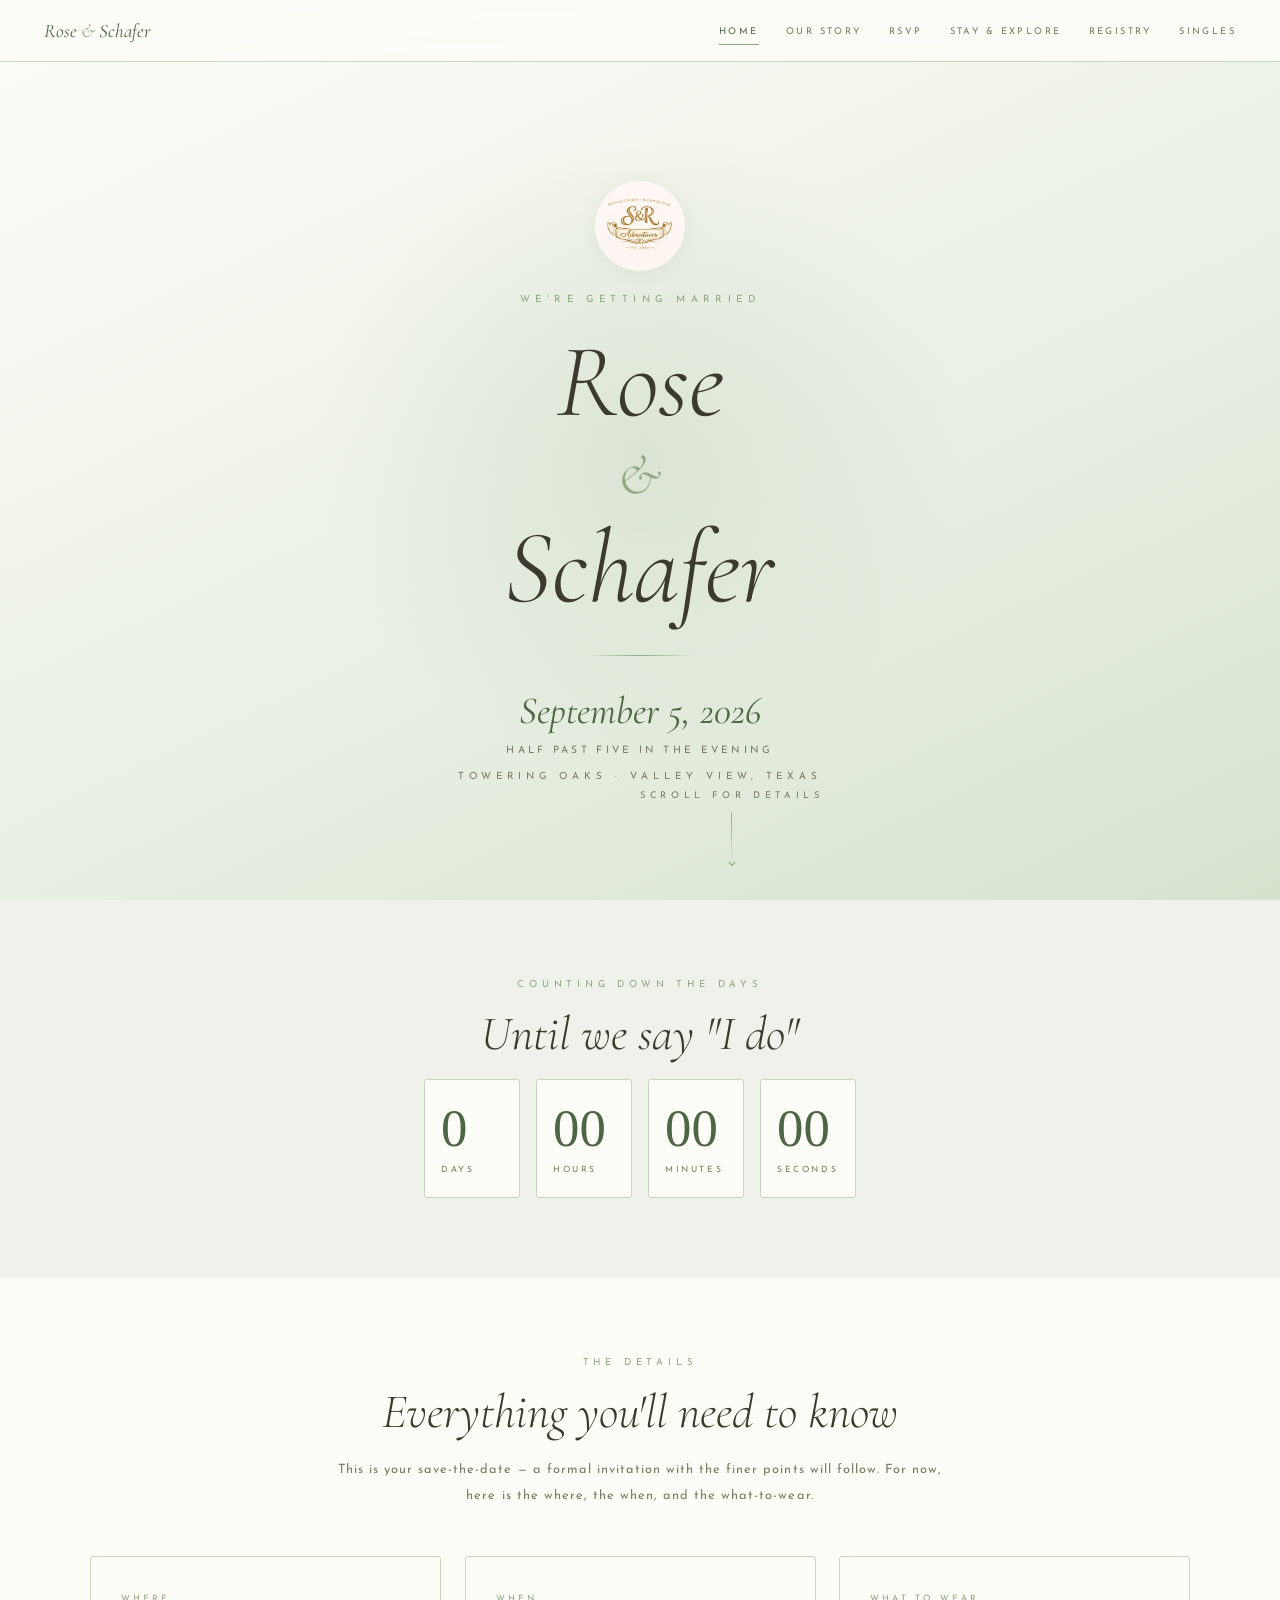
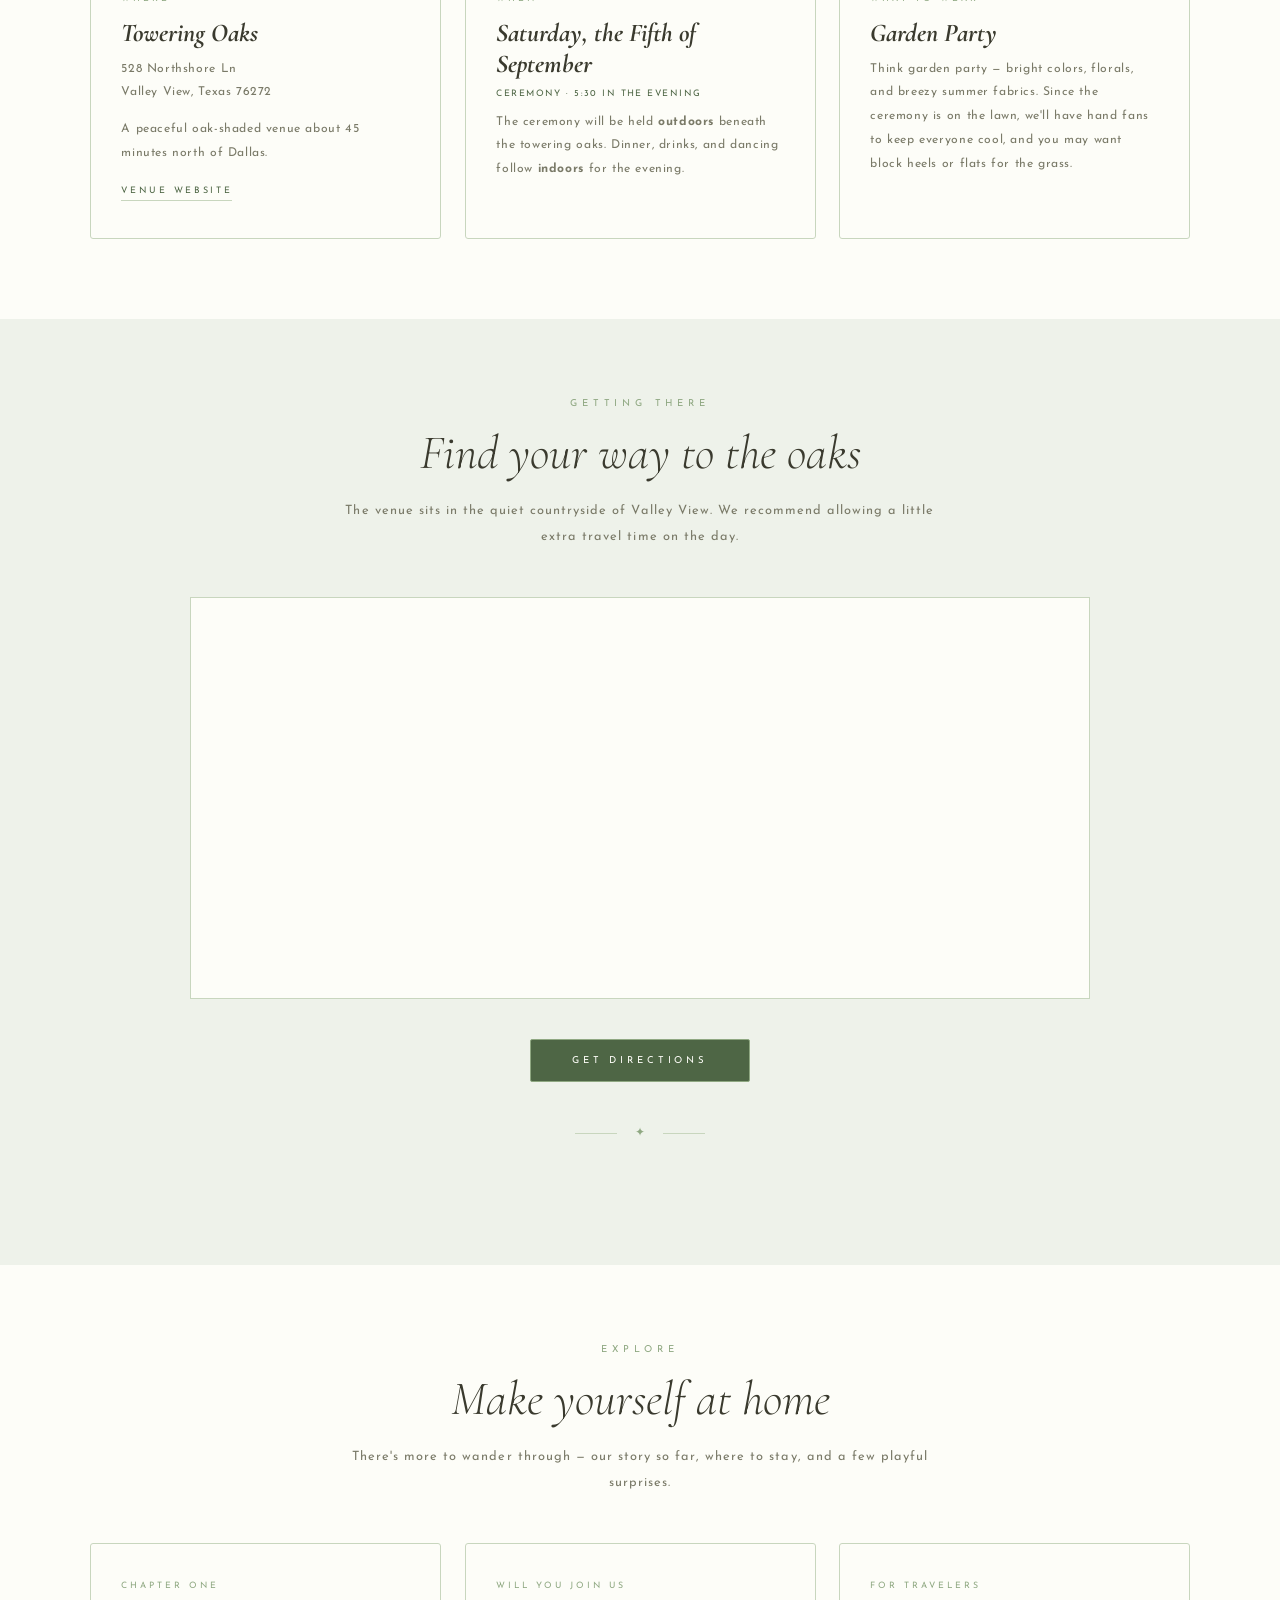
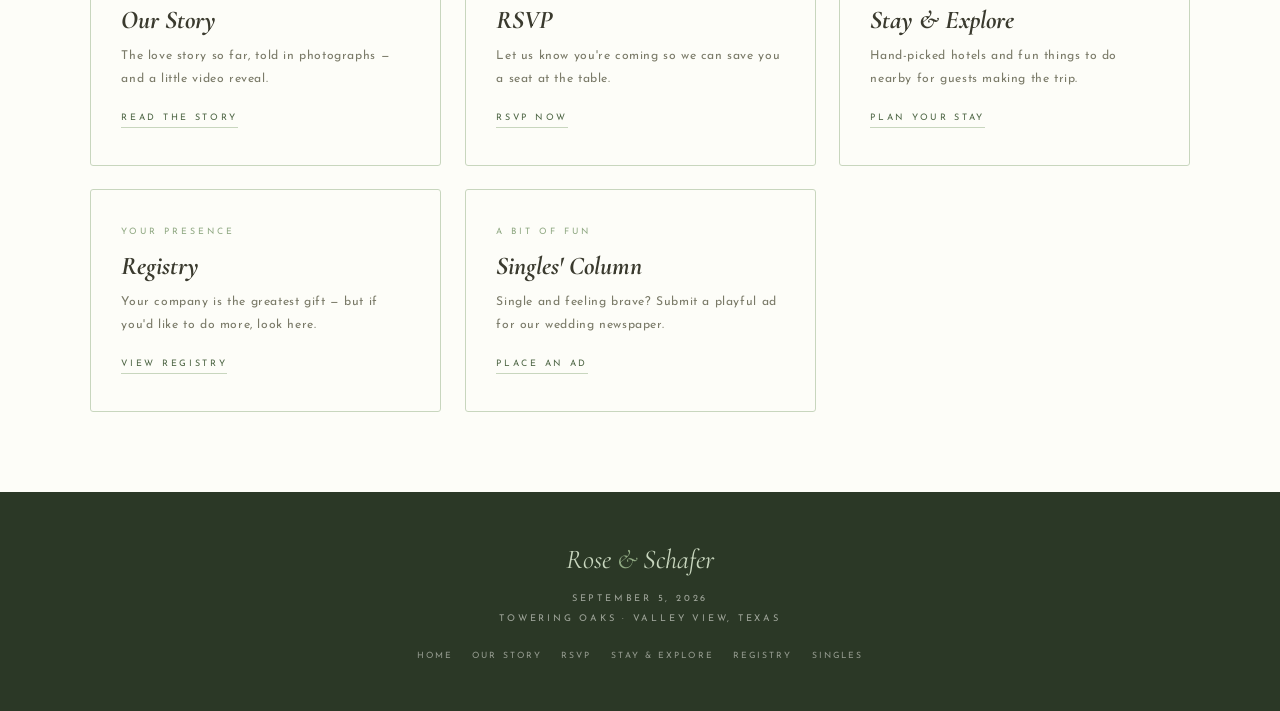
==== commit d9d95b81: "Add files via upload" ====
--- a/index.html
+++ b/index.html
@@ -103,10 +103,11 @@
 
         <article class="card">
           <p class="card-eyebrow">What to wear</p>
-          <h3 class="card-title">Cocktail to Semi-Formal</h3>
+          <h3 class="card-title">Garden Party</h3>
           <p class="card-text">
-            Dress to celebrate! Since the ceremony is on the lawn, we'll
-            have hand fans on hand to keep everyone cool &mdash; and you may
+            Think garden party &mdash; bright colors, florals, and
+            breezy summer fabrics. Since the ceremony is on the lawn,
+            we'll have hand fans to keep everyone cool, and you may
             want block heels or flats for the grass.
           </p>
         </article>
--- a/assets/theme.css
+++ b/assets/theme.css
@@ -0,0 +1,858 @@
+/* ============================================================
+   ROSE & SCHAFER  ·  theme.css
+   Shared styles for every page. This is the single source of
+   truth for colors, fonts, navigation, and reusable components.
+   See AI_GUIDE.md for the full structure and how to add a page.
+   ============================================================ */
+
+*, *::before, *::after { margin: 0; padding: 0; box-sizing: border-box; }
+
+:root {
+  /* ---- Color palette (change colors here, everywhere updates) ---- */
+  --white:       #fdfdf8;
+  --olive:       #8fa882;
+  --olive-light: #c8d6be;
+  --olive-dark:  #4e6645;
+  --olive-pale:  #eef2ea;
+  --olive-deep:  #2b3826;
+  --gold:        #c4b99a;
+  --text:        #3a3a2e;
+  --text-light:  #7a7a68;
+
+  /* ---- Typography ---- */
+  --serif: 'Cormorant Garamond', Georgia, serif;
+  --sans:  'Josefin Sans', sans-serif;
+
+  /* ---- Layout ---- */
+  --nav-h: 62px;
+  --max:   1100px;
+  --ease:  cubic-bezier(0.25, 1, 0.5, 1);
+}
+
+html { scroll-behavior: smooth; }
+
+body {
+  background: var(--white);
+  color: var(--text);
+  font-family: var(--sans);
+  overflow-x: hidden;
+}
+body.nav-open { overflow: hidden; }
+
+img { display: block; max-width: 100%; }
+
+/* ============================================================
+   NAVIGATION   (injected by site.js — edit NAV_LINKS there)
+   ============================================================ */
+.site-nav {
+  position: fixed;
+  top: 0; left: 0; right: 0;
+  height: var(--nav-h);
+  z-index: 1001;
+  background: rgba(253,253,248,0.85);
+  backdrop-filter: blur(10px);
+  -webkit-backdrop-filter: blur(10px);
+  border-bottom: 1px solid var(--olive-light);
+  transition: background 0.4s ease, border-color 0.4s ease;
+}
+.nav-inner {
+  max-width: 1240px;
+  margin: 0 auto;
+  height: 100%;
+  padding: 0 1.5rem;
+  display: flex;
+  align-items: center;
+  justify-content: space-between;
+}
+.nav-brand {
+  font-family: var(--serif);
+  font-style: italic;
+  font-size: 1.2rem;
+  color: var(--olive-dark);
+  text-decoration: none;
+  white-space: nowrap;
+  transition: color 0.4s ease;
+}
+.nav-brand span { color: var(--olive); }
+
+.nav-links {
+  display: flex;
+  align-items: center;
+  gap: 1.7rem;
+  list-style: none;
+}
+.nav-links a {
+  font-size: 0.58rem;
+  letter-spacing: 0.26em;
+  text-transform: uppercase;
+  text-decoration: none;
+  color: var(--text-light);
+  padding: 0.4rem 0;
+  position: relative;
+  transition: color 0.3s ease;
+}
+.nav-links a::after {
+  content: '';
+  position: absolute;
+  left: 0; right: 0; bottom: -2px;
+  height: 1px;
+  background: var(--olive);
+  transform: scaleX(0);
+  transition: transform 0.35s var(--ease);
+}
+.nav-links a:hover,
+.nav-links a.active { color: var(--olive-dark); }
+.nav-links a:hover::after,
+.nav-links a.active::after { transform: scaleX(1); }
+
+/* Hamburger button */
+.nav-toggle {
+  display: none;
+  width: 38px; height: 38px;
+  border: 0;
+  background: transparent;
+  cursor: pointer;
+  flex-direction: column;
+  justify-content: center;
+  gap: 5px;
+}
+.nav-toggle span {
+  display: block;
+  width: 22px; height: 1.5px;
+  margin: 0 auto;
+  background: var(--olive-dark);
+  transition: transform 0.35s var(--ease), opacity 0.25s ease, background 0.4s ease;
+}
+body.nav-open .nav-toggle span:nth-child(1) { transform: translateY(6.5px) rotate(45deg); }
+body.nav-open .nav-toggle span:nth-child(2) { opacity: 0; }
+body.nav-open .nav-toggle span:nth-child(3) { transform: translateY(-6.5px) rotate(-45deg); }
+
+/* On-dark variant — used over dark sections (marked .nav-dark) */
+.site-nav.on-dark {
+  background: rgba(43,56,38,0.82);
+  border-color: rgba(143,168,130,0.28);
+}
+.site-nav.on-dark .nav-brand { color: var(--olive-light); }
+.site-nav.on-dark .nav-links a { color: rgba(253,253,248,0.62); }
+.site-nav.on-dark .nav-links a:hover,
+.site-nav.on-dark .nav-links a.active { color: var(--white); }
+.site-nav.on-dark .nav-toggle span { background: var(--olive-light); }
+
+@media (max-width: 900px) {
+  .nav-toggle { display: flex; }
+  .nav-links {
+    position: fixed;
+    top: var(--nav-h); left: 0; right: 0;
+    height: calc(100vh - var(--nav-h));
+    flex-direction: column;
+    justify-content: center;
+    gap: 2.1rem;
+    background: rgba(253,253,248,0.97);
+    backdrop-filter: blur(12px);
+    -webkit-backdrop-filter: blur(12px);
+    transform: translateX(100%);
+    transition: transform 0.45s var(--ease);
+  }
+  .site-nav.on-dark .nav-links { background: rgba(43,56,38,0.97); }
+  body.nav-open .nav-links { transform: translateX(0); }
+  .nav-links a { font-size: 0.82rem; letter-spacing: 0.3em; }
+}
+
+/* ============================================================
+   FLOATING PETALS   (injected by site.js)
+   ============================================================ */
+#petals {
+  position: fixed;
+  inset: 0;
+  pointer-events: none;
+  z-index: 999;
+  overflow: hidden;
+}
+.petal {
+  position: absolute;
+  top: -20px;
+  border-radius: 50% 0;
+  opacity: 0;
+  animation: petalFall linear infinite;
+}
+@keyframes petalFall {
+  0%   { transform: translateY(-30px) rotate(0deg) scale(1);     opacity: 0.75; }
+  80%  { opacity: 0.4; }
+  100% { transform: translateY(110vh) rotate(540deg) scale(0.6); opacity: 0; }
+}
+
+/* ============================================================
+   HERO   (shared by Home and Our Story)
+   ============================================================ */
+.hero {
+  min-height: 100vh;
+  display: flex;
+  flex-direction: column;
+  align-items: center;
+  justify-content: center;
+  text-align: center;
+  padding: var(--nav-h) 1.5rem 0;
+  background: linear-gradient(155deg, var(--white) 0%, #e8efe3 60%, #d6e2ce 100%);
+  position: relative;
+  overflow: hidden;
+}
+.hero-glow {
+  position: absolute;
+  width: 700px; height: 700px;
+  background: radial-gradient(circle, rgba(143,168,130,0.18) 0%, transparent 65%);
+  border-radius: 50%;
+  top: 50%; left: 50%;
+  transform: translate(-50%, -50%);
+  animation: breathe 6s ease-in-out infinite;
+}
+@keyframes breathe {
+  0%, 100% { transform: translate(-50%,-50%) scale(1);    opacity: 0.8; }
+  50%      { transform: translate(-50%,-50%) scale(1.08); opacity: 1;   }
+}
+.hero-content { position: relative; z-index: 2; }
+.hero-logo {
+  width: 90px; height: 90px;
+  border-radius: 50%;
+  object-fit: cover;
+  margin: 0 auto 1.5rem;
+  box-shadow: 0 2px 20px rgba(0,0,0,0.06);
+  opacity: 0;
+  animation: fadeUp 1s ease 0.1s forwards;
+}
+.hero-eyebrow {
+  font-size: 0.62rem;
+  letter-spacing: 0.55em;
+  text-transform: uppercase;
+  color: var(--olive);
+  margin-bottom: 1.5rem;
+  opacity: 0;
+  animation: fadeUp 1s ease 0.3s forwards;
+}
+.hero-names {
+  font-family: var(--serif);
+  font-size: clamp(3.2rem, 9vw, 6.5rem);
+  font-weight: 300;
+  font-style: italic;
+  color: var(--text);
+  line-height: 1.05;
+  opacity: 0;
+  animation: fadeUp 1.3s ease 0.6s forwards;
+}
+.hero-amp { display: block; font-size: 0.55em; color: var(--olive); margin: 0.15em 0; }
+.hero-divider {
+  width: 0; height: 1px;
+  background: linear-gradient(to right, transparent, var(--olive), transparent);
+  margin: 2rem auto;
+  animation: expandLine 1.2s ease 1.3s forwards;
+}
+.hero-year,
+.hero-place {
+  font-size: 0.62rem;
+  letter-spacing: 0.5em;
+  text-transform: uppercase;
+  color: var(--text-light);
+  opacity: 0;
+  animation: fadeUp 1s ease 1.7s forwards;
+}
+.hero-place {
+  margin-top: 1rem;
+  animation-delay: 2s;
+}
+.hero-date {
+  font-family: var(--serif);
+  font-style: italic;
+  font-size: clamp(1.5rem, 4vw, 2.4rem);
+  color: var(--olive-dark);
+  opacity: 0;
+  animation: fadeUp 1s ease 1.5s forwards;
+}
+.hero-time {
+  font-size: 0.64rem;
+  letter-spacing: 0.32em;
+  text-transform: uppercase;
+  color: var(--text-light);
+  margin-top: 0.7rem;
+  opacity: 0;
+  animation: fadeUp 1s ease 1.85s forwards;
+}
+
+/* Scroll hint */
+.scroll-hint {
+  position: absolute;
+  bottom: 2.2rem; left: 50%;
+  transform: translateX(-50%);
+  display: flex;
+  flex-direction: column;
+  align-items: center;
+  gap: 0.8rem;
+  opacity: 0;
+  animation: fadeUp 1s ease 2.3s forwards;
+  z-index: 2;
+}
+.scroll-hint-text {
+  font-size: 0.58rem;
+  letter-spacing: 0.5em;
+  text-transform: uppercase;
+  color: var(--text-light);
+}
+.scroll-line {
+  width: 1px; height: 52px;
+  background: linear-gradient(to bottom, var(--olive) 0%, transparent 100%);
+  position: relative;
+  animation: lineDown 1.8s ease-in-out 2.6s infinite;
+}
+.scroll-line::after {
+  content: '';
+  position: absolute;
+  bottom: 0; left: 50%;
+  transform: translateX(-50%) rotate(45deg);
+  width: 5px; height: 5px;
+  border-right: 1px solid var(--olive);
+  border-bottom: 1px solid var(--olive);
+}
+@keyframes lineDown {
+  0%   { transform: scaleY(0); transform-origin: top;    opacity: 1; }
+  50%  { transform: scaleY(1); transform-origin: top;    opacity: 1; }
+  51%  { transform: scaleY(1); transform-origin: bottom; }
+  100% { transform: scaleY(0); transform-origin: bottom; opacity: 0.3; }
+}
+@keyframes fadeUp {
+  from { opacity: 0; transform: translateY(30px); }
+  to   { opacity: 1; transform: translateY(0); }
+}
+@keyframes expandLine {
+  from { width: 0;     opacity: 0; }
+  to   { width: 110px; opacity: 1; }
+}
+
+/* ============================================================
+   PAGE HEADER   (top band for content pages)
+   ============================================================ */
+.page-header {
+  padding: calc(var(--nav-h) + 4.5rem) 1.5rem 3.5rem;
+  text-align: center;
+  background: linear-gradient(160deg, var(--white) 0%, var(--olive-pale) 100%);
+}
+.page-eyebrow {
+  font-size: 0.6rem;
+  letter-spacing: 0.55em;
+  text-transform: uppercase;
+  color: var(--olive);
+  margin-bottom: 1.3rem;
+}
+.page-title {
+  font-family: var(--serif);
+  font-size: clamp(2.6rem, 7vw, 4.8rem);
+  font-weight: 300;
+  font-style: italic;
+  color: var(--text);
+  line-height: 1.05;
+}
+.page-divider {
+  width: 110px; height: 1px;
+  background: linear-gradient(to right, transparent, var(--olive), transparent);
+  margin: 1.8rem auto;
+}
+.page-lead {
+  max-width: 600px;
+  margin: 0 auto;
+  font-size: 0.8rem;
+  letter-spacing: 0.08em;
+  line-height: 2;
+  color: var(--text-light);
+}
+
+/* ============================================================
+   SECTIONS & SHARED TEXT
+   ============================================================ */
+.section { padding: 5rem 1.5rem; }
+.section--pale  { background: var(--olive-pale); }
+.section--white { background: var(--white); }
+.section--deep  { background: var(--olive-deep); color: var(--white); }
+.section-inner { max-width: var(--max); margin: 0 auto; }
+.section-inner--narrow { max-width: 720px; }
+
+.sec-eyebrow {
+  font-size: 0.6rem;
+  letter-spacing: 0.5em;
+  text-transform: uppercase;
+  color: var(--olive);
+  text-align: center;
+  margin-bottom: 1rem;
+}
+.sec-title {
+  font-family: var(--serif);
+  font-size: clamp(1.9rem, 4.5vw, 3rem);
+  font-weight: 300;
+  font-style: italic;
+  text-align: center;
+  color: var(--text);
+  margin-bottom: 1rem;
+}
+.section--deep .sec-title { color: var(--white); }
+.sec-intro {
+  max-width: 620px;
+  margin: 0 auto 3rem;
+  text-align: center;
+  font-size: 0.8rem;
+  letter-spacing: 0.08em;
+  line-height: 2;
+  color: var(--text-light);
+}
+.section--deep .sec-intro { color: rgba(253,253,248,0.6); }
+
+.link-inline {
+  color: var(--olive-dark);
+  text-decoration: none;
+  border-bottom: 1px solid var(--olive-light);
+  transition: border-color 0.3s ease;
+}
+.link-inline:hover { border-color: var(--olive); }
+
+.fine-print {
+  font-size: 0.66rem;
+  letter-spacing: 0.06em;
+  line-height: 1.9;
+  color: var(--text-light);
+}
+
+/* Decorative centered ornament — also a hiding spot for an egg-token */
+.ornament {
+  display: flex;
+  align-items: center;
+  justify-content: center;
+  gap: 0.9rem;
+  margin: 2.6rem auto;
+  color: var(--olive);
+  font-size: 0.72rem;
+}
+.ornament::before,
+.ornament::after {
+  content: '';
+  height: 1px;
+  width: 42px;
+  background: var(--olive-light);
+}
+
+/* ============================================================
+   BUTTONS
+   ============================================================ */
+.btn {
+  display: inline-block;
+  font-size: 0.6rem;
+  letter-spacing: 0.4em;
+  text-transform: uppercase;
+  text-decoration: none;
+  padding: 1rem 2.6rem;
+  border-radius: 2px;
+  cursor: pointer;
+  font-family: var(--sans);
+  transition: background 0.4s ease, color 0.4s ease, transform 0.3s ease, border-color 0.4s ease;
+}
+.btn--primary {
+  color: var(--white);
+  background: var(--olive-dark);
+  border: 1.5px solid var(--olive);
+}
+.btn--primary:hover { background: var(--olive); transform: translateY(-2px); }
+.btn--ghost {
+  color: var(--olive-dark);
+  background: transparent;
+  border: 1px solid var(--olive-light);
+}
+.btn--ghost:hover { background: var(--olive); color: var(--white); border-color: var(--olive); transform: translateY(-2px); }
+.section--deep .btn--ghost { color: var(--olive-light); border-color: rgba(143,168,130,0.4); }
+.section--deep .btn--ghost:hover { background: var(--olive); color: var(--white); }
+
+.btn-row {
+  display: flex;
+  justify-content: center;
+  flex-wrap: wrap;
+  gap: 1rem;
+  margin-top: 2.5rem;
+}
+
+/* ============================================================
+   CARDS   (.card has a built-in scroll-reveal)
+   ============================================================ */
+.card-grid {
+  display: grid;
+  grid-template-columns: repeat(auto-fit, minmax(258px, 1fr));
+  gap: 1.5rem;
+  max-width: var(--max);
+  margin: 0 auto;
+}
+.card {
+  background: var(--white);
+  border: 1px solid var(--olive-light);
+  border-radius: 3px;
+  padding: 2.3rem 1.9rem;
+  display: flex;
+  flex-direction: column;
+  opacity: 0;
+  transform: translateY(34px);
+  transition: opacity 1s var(--ease), transform 1s var(--ease),
+              box-shadow 0.45s ease, border-color 0.45s ease;
+  will-change: opacity, transform;
+}
+.card.in-view { opacity: 1; transform: translateY(0); }
+.card-grid .card:nth-child(2) { transition-delay: 0.1s; }
+.card-grid .card:nth-child(3) { transition-delay: 0.2s; }
+.card-grid .card:nth-child(4) { transition-delay: 0.1s; }
+.card-grid .card:nth-child(5) { transition-delay: 0.2s; }
+.card-grid .card:nth-child(6) { transition-delay: 0.3s; }
+@media (hover: hover) {
+  .card:hover { box-shadow: 0 16px 44px rgba(78,102,69,0.13); border-color: var(--olive); }
+}
+.card-eyebrow {
+  font-size: 0.55rem;
+  letter-spacing: 0.34em;
+  text-transform: uppercase;
+  color: var(--olive);
+  margin-bottom: 0.9rem;
+}
+.card-title {
+  font-family: var(--serif);
+  font-style: italic;
+  font-size: 1.6rem;
+  color: var(--text);
+  margin-bottom: 0.6rem;
+}
+.card-meta {
+  font-size: 0.56rem;
+  letter-spacing: 0.16em;
+  text-transform: uppercase;
+  color: var(--olive-dark);
+  margin-bottom: 0.8rem;
+}
+.card-text {
+  font-size: 0.76rem;
+  letter-spacing: 0.05em;
+  line-height: 1.95;
+  color: var(--text-light);
+  flex: 1;
+}
+.card-text + .card-text { margin-top: 0.8rem; }
+.card-link {
+  display: inline-block;
+  align-self: flex-start;
+  margin-top: 1.3rem;
+  font-size: 0.56rem;
+  letter-spacing: 0.3em;
+  text-transform: uppercase;
+  color: var(--olive-dark);
+  text-decoration: none;
+  border-bottom: 1px solid var(--olive-light);
+  padding-bottom: 0.3rem;
+  transition: color 0.3s ease, border-color 0.3s ease;
+}
+.card-link:hover { color: var(--olive); border-color: var(--olive); }
+
+/* Featured highlight card — e.g. the room-block hotel */
+.feature-card {
+  max-width: 760px;
+  margin: 0 auto 3rem;
+  padding: 2.7rem 2.2rem;
+  background: var(--olive-pale);
+  border: 1.5px solid var(--olive);
+  border-radius: 4px;
+  text-align: center;
+}
+.feature-badge {
+  display: inline-block;
+  font-size: 0.55rem;
+  letter-spacing: 0.3em;
+  text-transform: uppercase;
+  color: var(--white);
+  background: var(--olive-dark);
+  padding: 0.45rem 1.15rem;
+  border-radius: 40px;
+  margin-bottom: 1.3rem;
+}
+.feature-card h3 {
+  font-family: var(--serif);
+  font-style: italic;
+  font-weight: 400;
+  font-size: clamp(1.8rem, 4vw, 2.6rem);
+  color: var(--text);
+  margin-bottom: 0.5rem;
+}
+.feature-meta {
+  font-size: 0.58rem;
+  letter-spacing: 0.18em;
+  text-transform: uppercase;
+  color: var(--olive-dark);
+  margin-bottom: 1.3rem;
+}
+.feature-card p {
+  max-width: 520px;
+  margin: 0 auto 1rem;
+  font-size: 0.78rem;
+  letter-spacing: 0.05em;
+  line-height: 2;
+  color: var(--text-light);
+}
+.feature-block-name {
+  display: inline-block;
+  font-family: var(--serif);
+  font-style: italic;
+  font-size: 1.4rem;
+  color: var(--olive-dark);
+  background: var(--white);
+  border: 1px solid var(--olive-light);
+  border-radius: 3px;
+  padding: 0.55rem 1.5rem;
+  margin: 0.4rem 0 1.5rem;
+}
+
+/* ============================================================
+   COUNTDOWN   (Home — populated by site.js if #countdown exists)
+   ============================================================ */
+.countdown {
+  display: flex;
+  justify-content: center;
+  flex-wrap: wrap;
+  gap: 1rem;
+}
+.count-box {
+  min-width: 96px;
+  padding: 1.4rem 1rem;
+  background: var(--white);
+  border: 1px solid var(--olive-light);
+  border-radius: 3px;
+}
+.count-num {
+  font-family: var(--serif);
+  font-size: clamp(2.1rem, 5vw, 3.3rem);
+  font-weight: 300;
+  line-height: 1;
+  color: var(--olive-dark);
+}
+.count-label {
+  font-size: 0.54rem;
+  letter-spacing: 0.3em;
+  text-transform: uppercase;
+  color: var(--text-light);
+  margin-top: 0.7rem;
+}
+
+/* ============================================================
+   MAP & FORM EMBEDS
+   ============================================================ */
+.map-frame,
+.form-frame {
+  max-width: 900px;
+  margin: 0 auto;
+  padding: 10px;
+  background: var(--white);
+  border: 1px solid var(--olive-light);
+}
+.form-frame { max-width: 740px; }
+.map-frame iframe {
+  width: 100%; height: 380px;
+  border: 0; display: block;
+  filter: saturate(0.92);
+}
+.form-frame iframe {
+  width: 100%;
+  border: 0;
+  display: block;
+}
+
+/* ============================================================
+   COPY-TO-CLIPBOARD ROW   (Registry)
+   ============================================================ */
+.copy-row {
+  display: flex;
+  align-items: center;
+  justify-content: center;
+  gap: 0.7rem;
+  margin-top: 0.7rem;
+  flex-wrap: wrap;
+}
+.copy-value {
+  font-family: var(--serif);
+  font-style: italic;
+  font-size: 1.45rem;
+  color: var(--olive-dark);
+}
+.copy-btn {
+  font-family: var(--sans);
+  font-size: 0.5rem;
+  letter-spacing: 0.2em;
+  text-transform: uppercase;
+  color: var(--olive-dark);
+  background: var(--olive-pale);
+  border: 1px solid var(--olive-light);
+  border-radius: 40px;
+  padding: 0.42rem 0.85rem;
+  cursor: pointer;
+  transition: background 0.3s ease, color 0.3s ease;
+}
+.copy-btn:hover { background: var(--olive); color: var(--white); }
+.copy-btn.copied { background: var(--olive-dark); color: var(--white); }
+
+/* ============================================================
+   SCROLL REVEAL   (add class "reveal"; site.js adds "in-view")
+   ============================================================ */
+.reveal {
+  opacity: 0;
+  transform: translateY(34px);
+  transition: opacity 1.1s var(--ease), transform 1.1s var(--ease);
+  will-change: opacity, transform;
+}
+.reveal.in-view { opacity: 1; transform: translateY(0); }
+.reveal.d1 { transition-delay: 0.12s; }
+.reveal.d2 { transition-delay: 0.24s; }
+.reveal.d3 { transition-delay: 0.36s; }
+.reveal.d4 { transition-delay: 0.48s; }
+
+/* ============================================================
+   FOOTER   (injected by site.js)
+   ============================================================ */
+.site-footer {
+  background: var(--olive-deep);
+  color: rgba(253,253,248,0.55);
+  text-align: center;
+  padding: 3.2rem 1.5rem;
+}
+.footer-monogram {
+  font-family: var(--serif);
+  font-style: italic;
+  font-size: 1.7rem;
+  color: var(--olive-light);
+  margin-bottom: 0.8rem;
+}
+.footer-monogram span { color: var(--olive); }
+.footer-detail {
+  font-size: 0.58rem;
+  letter-spacing: 0.3em;
+  text-transform: uppercase;
+  line-height: 2.2;
+}
+.footer-nav {
+  margin-top: 1.4rem;
+  display: flex;
+  justify-content: center;
+  flex-wrap: wrap;
+  gap: 1.2rem;
+}
+.footer-nav a {
+  font-size: 0.54rem;
+  letter-spacing: 0.24em;
+  text-transform: uppercase;
+  color: rgba(253,253,248,0.5);
+  text-decoration: none;
+  transition: color 0.3s ease;
+}
+.footer-nav a:hover { color: var(--olive-light); }
+
+/* ============================================================
+   EASTER EGG   (hidden petals — handled by site.js)
+   ============================================================ */
+.egg-token {
+  cursor: pointer;
+  display: inline-block;
+  color: var(--olive);
+  padding: 0.25rem;
+  line-height: 1;
+  -webkit-tap-highlight-color: transparent;
+  transition: transform 0.35s var(--ease), filter 0.35s ease;
+}
+.egg-token:hover { transform: scale(1.4) rotate(12deg); filter: drop-shadow(0 0 5px var(--olive-light)); }
+.egg-token.found { color: var(--gold); }
+
+.egg-toast {
+  position: fixed;
+  left: 50%; bottom: 1.5rem;
+  transform: translateX(-50%) translateY(24px);
+  background: var(--olive-deep);
+  color: var(--olive-light);
+  padding: 0.85rem 1.6rem;
+  border-radius: 40px;
+  font-size: 0.58rem;
+  letter-spacing: 0.22em;
+  text-transform: uppercase;
+  z-index: 10050;
+  opacity: 0;
+  pointer-events: none;
+  box-shadow: 0 8px 30px rgba(0,0,0,0.25);
+  transition: opacity 0.4s ease, transform 0.4s var(--ease);
+}
+.egg-toast.show { opacity: 1; transform: translateX(-50%) translateY(0); }
+
+.egg-modal {
+  position: fixed;
+  inset: 0;
+  z-index: 10060;
+  display: flex;
+  align-items: center;
+  justify-content: center;
+  padding: 1.5rem;
+  background: rgba(43,56,38,0.93);
+  backdrop-filter: blur(6px);
+  -webkit-backdrop-filter: blur(6px);
+  opacity: 0;
+  pointer-events: none;
+  transition: opacity 0.5s ease;
+}
+.egg-modal.show { opacity: 1; pointer-events: auto; }
+.egg-card {
+  background: var(--white);
+  max-width: 440px;
+  width: 100%;
+  text-align: center;
+  padding: 3.2rem 2.2rem;
+  border: 1px solid var(--olive);
+  border-radius: 4px;
+  transform: translateY(24px) scale(0.96);
+  transition: transform 0.6s cubic-bezier(0.16,1,0.3,1);
+}
+.egg-modal.show .egg-card { transform: none; }
+.egg-mark { font-size: 2rem; color: var(--olive); }
+.egg-card h3 {
+  font-family: var(--serif);
+  font-style: italic;
+  font-weight: 400;
+  font-size: 2rem;
+  color: var(--text);
+  margin: 0.7rem 0 1rem;
+}
+.egg-card p {
+  font-size: 0.76rem;
+  letter-spacing: 0.05em;
+  line-height: 1.95;
+  color: var(--text-light);
+  margin-bottom: 1rem;
+}
+.egg-phone {
+  font-family: var(--serif);
+  font-style: italic;
+  font-size: 1.55rem;
+  color: var(--olive-dark);
+  margin-bottom: 1.7rem;
+}
+
+/* ============================================================
+   RESPONSIVE
+   ============================================================ */
+@media (max-width: 600px) {
+  .section { padding: 3.5rem 1.1rem; }
+  .page-header { padding: calc(var(--nav-h) + 3rem) 1.1rem 2.5rem; }
+  .countdown { gap: 0.6rem; }
+  .count-box { min-width: 70px; padding: 1rem 0.55rem; }
+}
+
+/* ============================================================
+   REDUCED MOTION   (accessibility)
+   ============================================================ */
+@media (prefers-reduced-motion: reduce) {
+  *, *::before, *::after {
+    animation-duration: 0.01ms !important;
+    animation-iteration-count: 1 !important;
+    transition-duration: 0.01ms !important;
+    scroll-behavior: auto !important;
+  }
+  #petals { display: none; }
+  .reveal, .card { opacity: 1 !important; transform: none !important; }
+}
